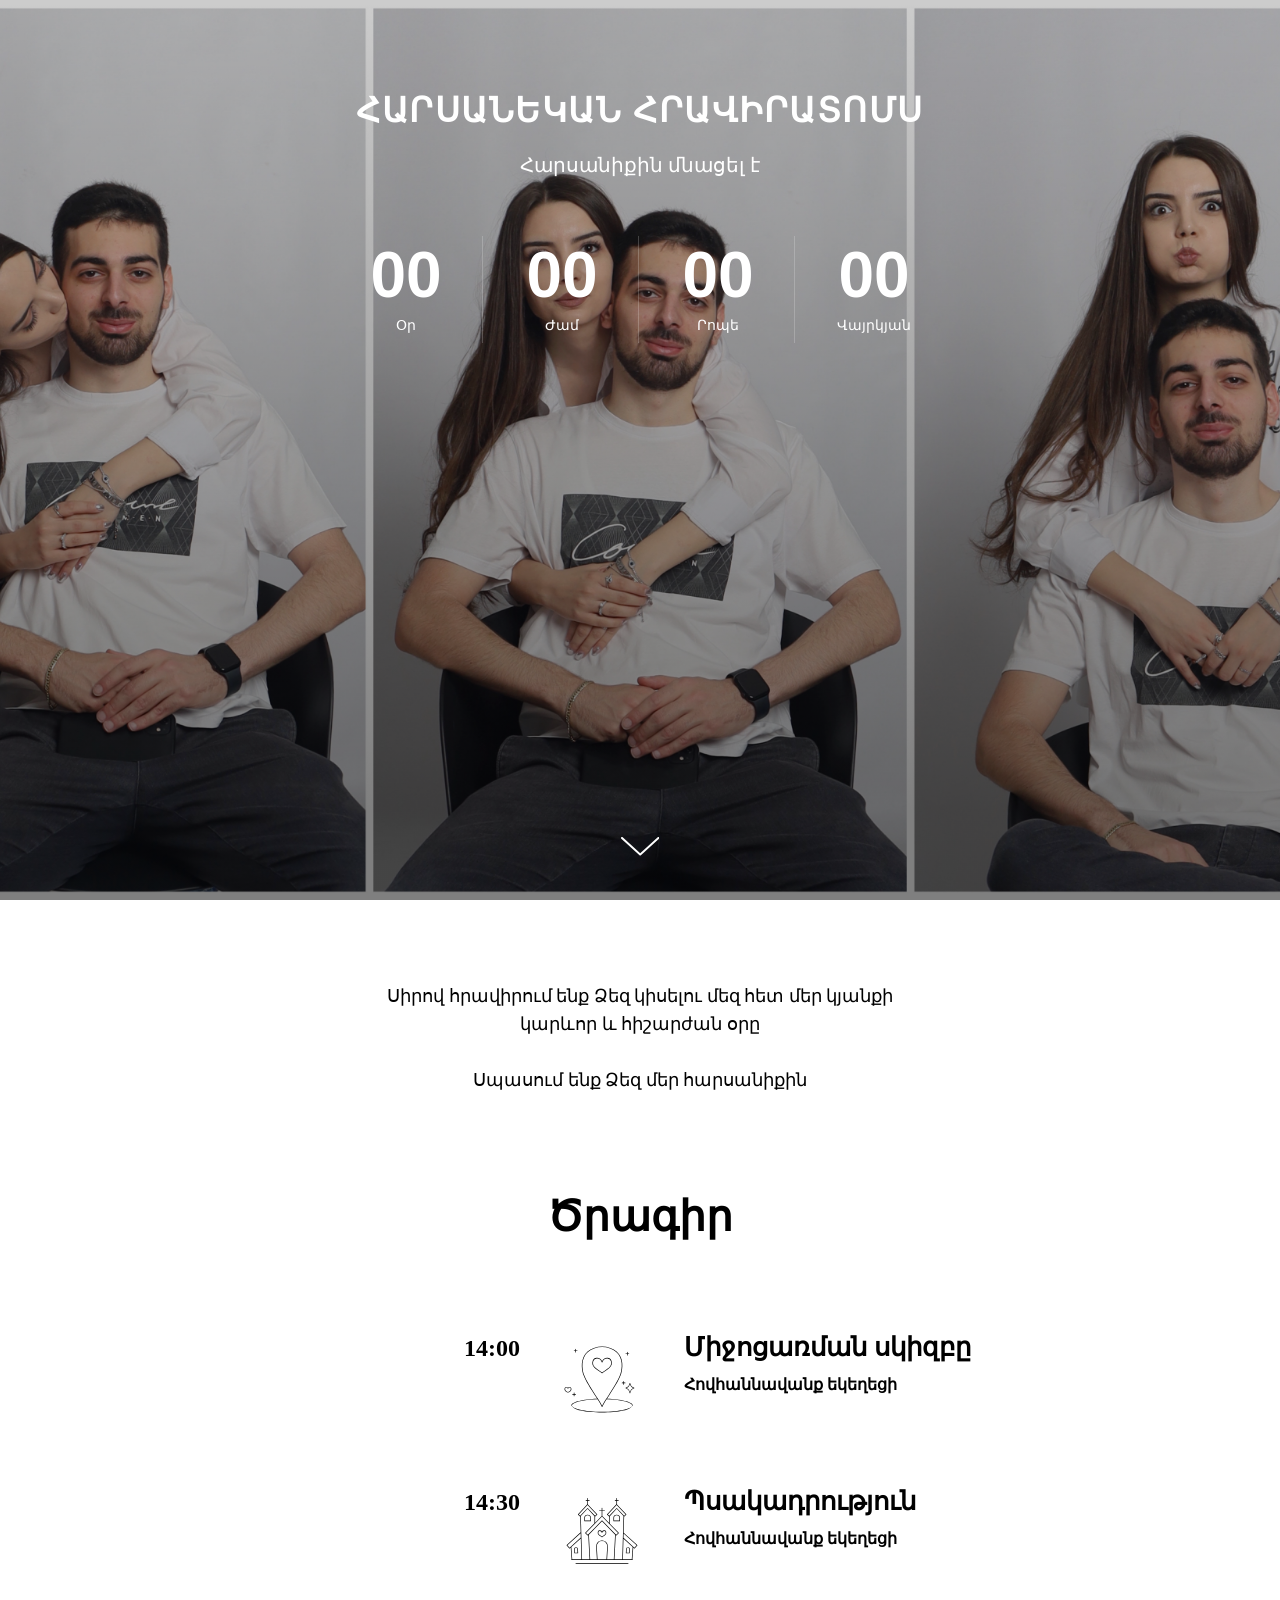
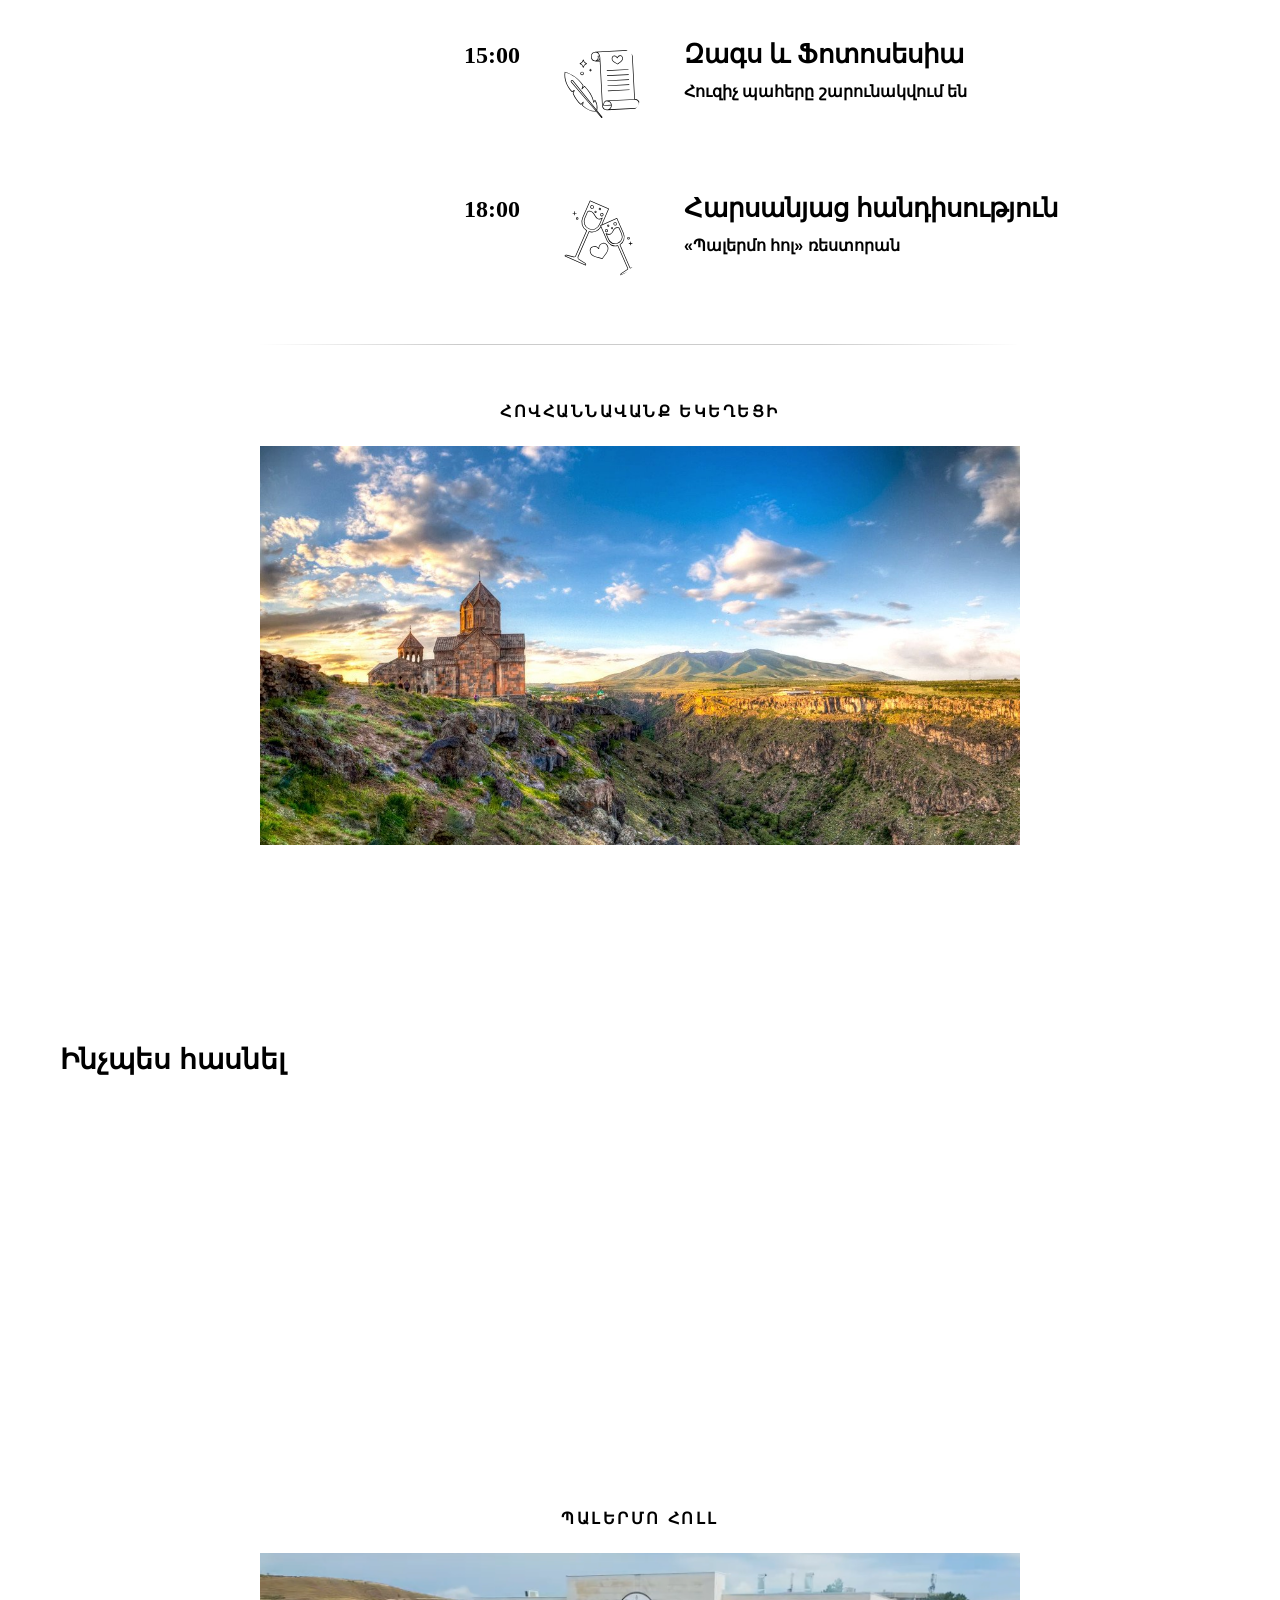
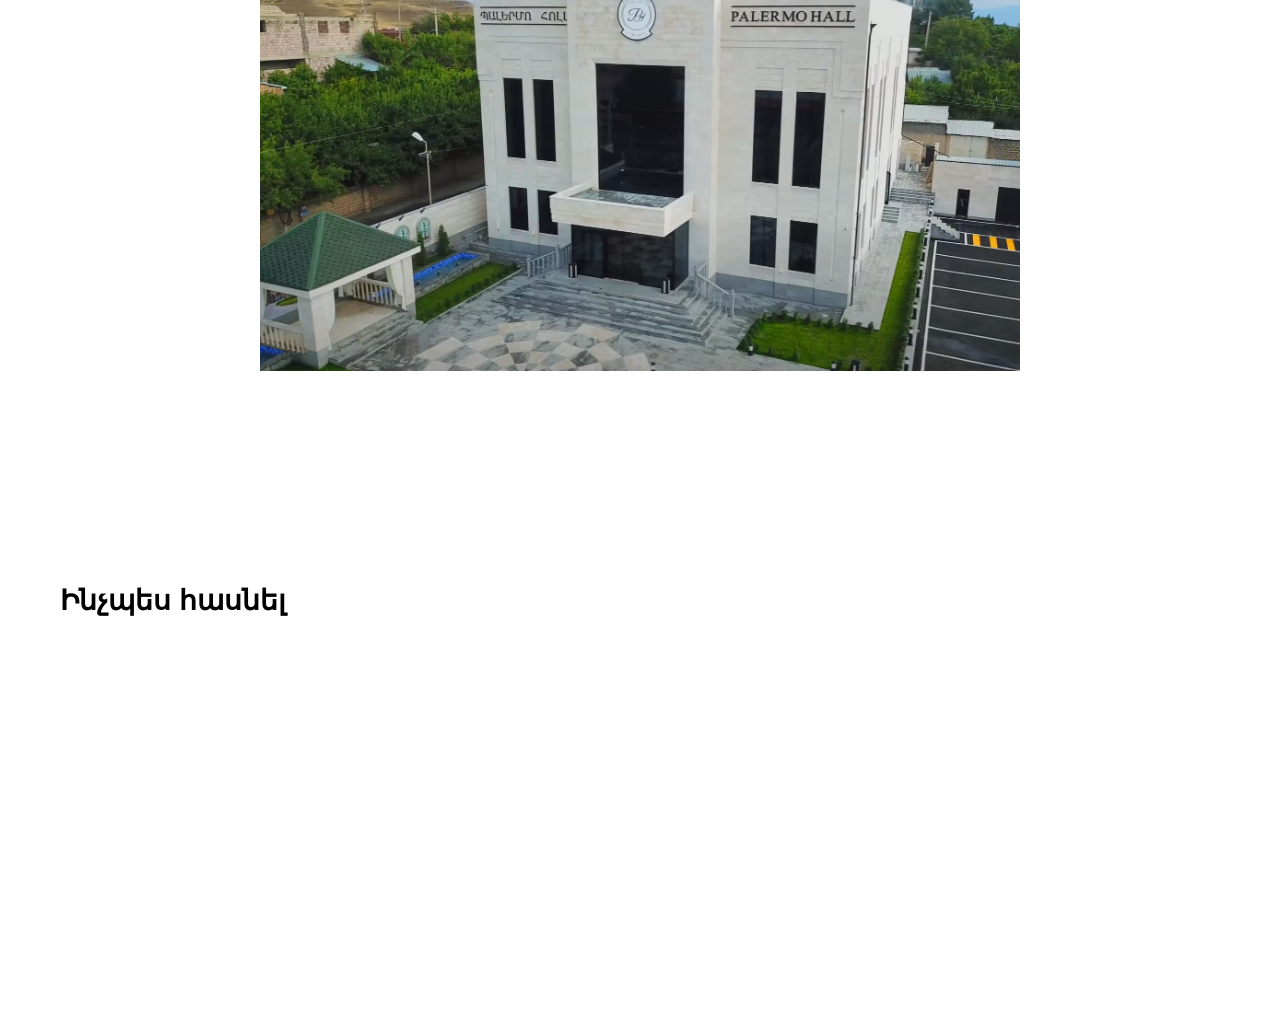
==== index.html @ ce8cbfa9 "moved to center" ====
<!DOCTYPE html>
<html>
<head>
    <meta http-equiv="Content-Type" content="text/html; charset=UTF-8">
    <link href="./sargis-qrist-wedding_files/saved_resource" rel="stylesheet" type="text/css" media="all">
    <link href="./sargis-qrist-wedding_files/saved_resource" rel="stylesheet" type="text/css" media="all">
    <link href="./sargis-qrist-wedding_files/saved_resource(1)" rel="stylesheet" type="text/css" media="all">
    <meta name="viewport" content="width=device-width, initial-scale=1.0"> <!--metatextblock--><title>Հարսանյաց կամ
    նշանադրության վեբ հրավիրատոմս · Կոդ H151</title>
    <meta name="description" content="Սիրով հրավիրում ենք Ձեզ մեր հարսանիքին։ Հրավիրատոմսը՝ այս հղումով">
    <meta property="og:title" content="Սարգիս և Քրիստինե">
    <meta property="og:description" content="Սիրով հրավիրում ենք Ձեզ մեր հարսանիքին։ Հրավիրատոմսը՝ այս հղումով">
    <meta property="og:type" content="website">
    <meta property="og:image" content="images/main-image.JPEG">
    <meta name="format-detection" content="telephone=no">
    <meta http-equiv="x-dns-prefetch-control" content="on">
    <script type="text/javascript" async="" id="tildastatscript"
            src="./sargis-qrist-wedding_files/tilda-stat-1.0.min.js.download"></script>
    <script async="" src="./sargis-qrist-wedding_files/js"></script>
    <script src="./sargis-qrist-wedding_files/tilda-fallback-1.0.min.js.download" async="" charset="utf-8"></script>
    <link rel="stylesheet" href="./sargis-qrist-wedding_files/tilda-grid-3.0.min.css" type="text/css" media="all"
          onerror="this.loaderr=&#39;y&#39;;">
    <link rel="stylesheet" href="./sargis-qrist-wedding_files/tilda-blocks-page36012387.min.css" type="text/css"
          media="all" onerror="this.loaderr=&#39;y&#39;;">
    <link rel="preconnect" href="https://fonts.gstatic.com/">
    <link href="./sargis-qrist-wedding_files/css2" rel="stylesheet">
    <link rel="stylesheet" href="./sargis-qrist-wedding_files/tilda-animation-2.0.min.css" type="text/css" media="all"
          onerror="this.loaderr=&#39;y&#39;;">
    <link rel="stylesheet" href="./sargis-qrist-wedding_files/tilda-cover-1.0.min.css" type="text/css" media="all"
          onerror="this.loaderr=&#39;y&#39;;">
    <link rel="stylesheet" href="./sargis-qrist-wedding_files/tilda-slds-1.4.min.css" type="text/css" media="all"
          onload="this.media=&#39;all&#39;;" onerror="this.loaderr=&#39;y&#39;;">
    <link rel="stylesheet" href="./sargis-qrist-wedding_files/tilda-forms-1.0.min.css" type="text/css" media="all"
          onerror="this.loaderr=&#39;y&#39;;">
    <link rel="stylesheet" href="./sargis-qrist-wedding_files/highlight.min.css" type="text/css" media="all"
          onerror="this.loaderr=&#39;y&#39;;">
    <link rel="stylesheet" href="./sargis-qrist-wedding_files/tilda-popup-1.1.min.css" type="text/css" media="all"
          onload="this.media=&#39;all&#39;;" onerror="this.loaderr=&#39;y&#39;;">
    <link rel="stylesheet" href="./sargis-qrist-wedding_files/tilda-wishlist-1.0.min.css" type="text/css" media="all"
          onerror="this.loaderr=&#39;y&#39;;">
    <link rel="stylesheet" href="./sargis-qrist-wedding_files/tilda-cart-1.0.min.css" type="text/css" media="all"
          onerror="this.loaderr=&#39;y&#39;;">
    <script type="text/javascript">TildaFonts = ["427", "429", "431", "433", "435"];
    window.tildafontsswap = 'y'; </script>
    <script type="text/javascript" src="./sargis-qrist-wedding_files/tilda-fonts.min.js.download" charset="utf-8"
            onerror="this.loaderr=&#39;y&#39;;"></script>
    <script nomodule="" src="./sargis-qrist-wedding_files/tilda-polyfill-1.0.min.js.download" charset="utf-8"></script>
    <script type="text/javascript">function t_onReady(func) {
      if (document.readyState != 'loading') {
        func();
      } else {
        document.addEventListener('DOMContentLoaded', func);
      }
    }

    function t_onFuncLoad(funcName, okFunc, time) {
      if (typeof window[funcName] === 'function') {
        okFunc();
      } else {
        setTimeout(function () {
          t_onFuncLoad(funcName, okFunc, time);
        }, (time || 100));
      }
    }

    function t_throttle(fn, threshhold, scope) {
      return function () {
        fn.apply(scope || this, arguments);
      };
    }

    function t396_initialScale(t) {
      t = document.getElementById("rec" + t);
      if (t) {
        t = t.querySelector(".t396__artboard");
        if (t) {
          var e, r = document.documentElement.clientWidth, a = [];
          if (l = t.getAttribute("data-artboard-screens")) for (var l = l.split(","), i = 0; i < l.length; i++) a[i] = parseInt(l[i], 10); else a = [320, 480, 640, 960, 1200];
          for (i = 0; i < a.length; i++) {
            var o = a[i];
            o <= r && (e = o)
          }
          var n = "edit" === window.allrecords.getAttribute("data-tilda-mode"),
            d = "center" === t396_getFieldValue(t, "valign", e, a),
            u = "grid" === t396_getFieldValue(t, "upscale", e, a), c = t396_getFieldValue(t, "height_vh", e, a),
            g = t396_getFieldValue(t, "height", e, a),
            s = !!window.opr && !!window.opr.addons || !!window.opera || -1 !== navigator.userAgent.indexOf(" OPR/");
          if (!n && d && !u && !c && g && !s) {
            for (var _ = parseFloat((r / e).toFixed(3)), f = [t, t.querySelector(".t396__carrier"), t.querySelector(".t396__filter")], i = 0; i < f.length; i++) f[i].style.height = Math.floor(parseInt(g, 10) * _) + "px";
            t396_scaleInitial__getElementsToScale(t).forEach(function (t) {
              t.style.zoom = _
            })
          }
        }
      }
    }

    function t396_scaleInitial__getElementsToScale(t) {
      t = Array.prototype.slice.call(t.querySelectorAll(".t396__elem"));
      if (!t.length) return [];
      var e = [];
      return (t = t.filter(function (t) {
        t = t.closest('.t396__group[data-group-type-value="physical"]');
        return !t || (-1 === e.indexOf(t) && e.push(t), !1)
      })).concat(e)
    }

    function t396_getFieldValue(t, e, r, a) {
      var l = a[a.length - 1],
        i = r === l ? t.getAttribute("data-artboard-" + e) : t.getAttribute("data-artboard-" + e + "-res-" + r);
      if (!i) for (var o = 0; o < a.length; o++) {
        var n = a[o];
        if (!(n <= r) && (i = n === l ? t.getAttribute("data-artboard-" + e) : t.getAttribute("data-artboard-" + e + "-res-" + n))) break
      }
      return i
    }</script>
    <script src="./sargis-qrist-wedding_files/jquery-1.10.2.min.js.download" charset="utf-8"
            onerror="this.loaderr=&#39;y&#39;;"></script>
    <script src="./sargis-qrist-wedding_files/tilda-scripts-3.0.min.js.download" charset="utf-8" defer=""
            onerror="this.loaderr=&#39;y&#39;;"></script>
    <script src="./sargis-qrist-wedding_files/tilda-blocks-page36012387.min.js.download" charset="utf-8" async=""
            onerror="this.loaderr=&#39;y&#39;;"></script>
    <script src="./sargis-qrist-wedding_files/tilda-lazyload-1.0.min.js.download" charset="utf-8" async=""
            onerror="this.loaderr=&#39;y&#39;;"></script>
    <script src="./sargis-qrist-wedding_files/tilda-animation-2.0.min.js.download" charset="utf-8" async=""
            onerror="this.loaderr=&#39;y&#39;;"></script>
    <script src="./sargis-qrist-wedding_files/tilda-forms-1.0.min.js.download" charset="utf-8" async=""
            onerror="this.loaderr=&#39;y&#39;;"></script>
    <script src="./sargis-qrist-wedding_files/tilda-cover-1.0.min.js.download" charset="utf-8" async=""
            onerror="this.loaderr=&#39;y&#39;;"></script>
    <script src="./sargis-qrist-wedding_files/tilda-zero-1.1.min.js.download" charset="utf-8" async=""
            onerror="this.loaderr=&#39;y&#39;;"></script>
    <script src="./sargis-qrist-wedding_files/tilda-slds-1.4.min.js.download" charset="utf-8" async=""
            onerror="this.loaderr=&#39;y&#39;;"></script>
    <script src="./sargis-qrist-wedding_files/hammer.min.js.download" charset="utf-8" async=""
            onerror="this.loaderr=&#39;y&#39;;"></script>
    <script src="./sargis-qrist-wedding_files/tilda-map-1.0.min.js.download" charset="utf-8" async=""
            onerror="this.loaderr=&#39;y&#39;;"></script>
    <script src="./sargis-qrist-wedding_files/highlight.min.js.download" charset="utf-8"
            onerror="this.loaderr=&#39;y&#39;;"></script>
    <script src="./sargis-qrist-wedding_files/tilda-popup-1.0.min.js.download" charset="utf-8" async=""
            onerror="this.loaderr=&#39;y&#39;;"></script>
    <script src="./sargis-qrist-wedding_files/tilda-wishlist-1.0.min.js.download" charset="utf-8" async=""
            onerror="this.loaderr=&#39;y&#39;;"></script>
    <script src="./sargis-qrist-wedding_files/tilda-cart-1.0.min.js.download" charset="utf-8" async=""
            onerror="this.loaderr=&#39;y&#39;;"></script>
    <script src="./sargis-qrist-wedding_files/tilda-animation-sbs-1.0.min.js.download" charset="utf-8" async=""
            onerror="this.loaderr=&#39;y&#39;;"></script>
    <script src="./sargis-qrist-wedding_files/tilda-zero-scale-1.0.min.js.download" charset="utf-8" async=""
            onerror="this.loaderr=&#39;y&#39;;"></script>
    <script src="./sargis-qrist-wedding_files/tilda-events-1.0.min.js.download" charset="utf-8" async=""
            onerror="this.loaderr=&#39;y&#39;;"></script>
    <meta name="mailru-domain" content="ViogfuAeUbPPE0T1">
    <script type="text/javascript">window.dataLayer = window.dataLayer || [];</script><!-- Google Tag Manager -->

    <script type="text/javascript">(function () {
      if ((/bot|google|yandex|baidu|bing|msn|duckduckbot|teoma|slurp|crawler|spider|robot|crawling|facebook/i.test(navigator.userAgent)) === false && typeof (sessionStorage) != 'undefined' && sessionStorage.getItem('visited') !== 'y' && document.visibilityState) {
        var style = document.createElement('style');
        style.type = 'text/css';
        style.innerHTML = '@media screen and (min-width: 980px) {.t-records {opacity: 0;}.t-records_animated {-webkit-transition: opacity ease-in-out .2s;-moz-transition: opacity ease-in-out .2s;-o-transition: opacity ease-in-out .2s;transition: opacity ease-in-out .2s;}.t-records.t-records_visible {opacity: 1;}}';
        document.getElementsByTagName('head')[0].appendChild(style);

        function t_setvisRecs() {
          var alr = document.querySelectorAll('.t-records');
          Array.prototype.forEach.call(alr, function (el) {
            el.classList.add("t-records_animated");
          });
          setTimeout(function () {
            Array.prototype.forEach.call(alr, function (el) {
              el.classList.add("t-records_visible");
            });
            sessionStorage.setItem("visited", "y");
          }, 400);
        }

        document.addEventListener('DOMContentLoaded', t_setvisRecs);
      }
    })();</script>
    <style type="text/css">@media screen and (min-width: 980px) {
        .t-records {
            opacity: 0;
        }

        .t-records_animated {
            -webkit-transition: opacity ease-in-out .2s;
            -moz-transition: opacity ease-in-out .2s;
            -o-transition: opacity ease-in-out .2s;
            transition: opacity ease-in-out .2s;
        }

        .t-records.t-records_visible {
            opacity: 1;
        }
    }</style>
    <style>.t396 .t-animate[data-animate-style="fadein"], .t396 .t-animate[data-animate-style="fadeinup"], .t396 .t-animate[data-animate-style="fadeindown"], .t396 .t-animate[data-animate-style="fadeinleft"], .t396 .t-animate[data-animate-style="fadeinright"], .t396 .t-animate[data-animate-style="zoomin"], .t396 .t-animate[data-animate-style="zoomout"] {
        opacity: 0;
        -webkit-transition-property: opacity, transform;
        transition-property: opacity, transform;
        -webkit-transition-duration: 1s;
        transition-duration: 1s;
        -webkit-transition-timing-function: cubic-bezier(0.19, 1, 0.22, 1);
        transition-timing-function: cubic-bezier(0.19, 1, 0.22, 1);
        -webkit-backface-visibility: hidden;
        backface-visibility: hidden;
    }

    @media screen and (min-width: 960px) and (max-width: 1199px) {
        .t396 .t-animate[data-animate-style-res-960="fadein"], .t396 .t-animate[data-animate-style-res-960="fadeinup"], .t396 .t-animate[data-animate-style-res-960="fadeindown"], .t396 .t-animate[data-animate-style-res-960="fadeinleft"], .t396 .t-animate[data-animate-style-res-960="fadeinright"], .t396 .t-animate[data-animate-style-res-960="zoomin"], .t396 .t-animate[data-animate-style-res-960="zoomout"] {
            opacity: 0;
            -webkit-transition-property: opacity, transform;
            transition-property: opacity, transform;
            -webkit-transition-duration: 1s;
            transition-duration: 1s;
            -webkit-transition-timing-function: cubic-bezier(0.19, 1, 0.22, 1);
            transition-timing-function: cubic-bezier(0.19, 1, 0.22, 1);
            -webkit-backface-visibility: hidden;
            backface-visibility: hidden;
        }
    }

    @media screen and (min-width: 640px) and (max-width: 959px) {
        .t396 .t-animate[data-animate-style-res-640="fadein"], .t396 .t-animate[data-animate-style-res-640="fadeinup"], .t396 .t-animate[data-animate-style-res-640="fadeindown"], .t396 .t-animate[data-animate-style-res-640="fadeinleft"], .t396 .t-animate[data-animate-style-res-640="fadeinright"], .t396 .t-animate[data-animate-style-res-640="zoomin"], .t396 .t-animate[data-animate-style-res-640="zoomout"] {
            opacity: 0;
            -webkit-transition-property: opacity, transform;
            transition-property: opacity, transform;
            -webkit-transition-duration: 1s;
            transition-duration: 1s;
            -webkit-transition-timing-function: cubic-bezier(0.19, 1, 0.22, 1);
            transition-timing-function: cubic-bezier(0.19, 1, 0.22, 1);
            -webkit-backface-visibility: hidden;
            backface-visibility: hidden;
        }
    }

    @media screen and (min-width: 480px) and (max-width: 639px) {
        .t396 .t-animate[data-animate-style-res-480="fadein"], .t396 .t-animate[data-animate-style-res-480="fadeinup"], .t396 .t-animate[data-animate-style-res-480="fadeindown"], .t396 .t-animate[data-animate-style-res-480="fadeinleft"], .t396 .t-animate[data-animate-style-res-480="fadeinright"], .t396 .t-animate[data-animate-style-res-480="zoomin"], .t396 .t-animate[data-animate-style-res-480="zoomout"] {
            opacity: 0;
            -webkit-transition-property: opacity, transform;
            transition-property: opacity, transform;
            -webkit-transition-duration: 1s;
            transition-duration: 1s;
            -webkit-transition-timing-function: cubic-bezier(0.19, 1, 0.22, 1);
            transition-timing-function: cubic-bezier(0.19, 1, 0.22, 1);
            -webkit-backface-visibility: hidden;
            backface-visibility: hidden;
        }
    }

    @media screen and (max-width: 479px) {
        .t396 .t-animate[data-animate-style-res-320="fadein"], .t396 .t-animate[data-animate-style-res-320="fadeinup"], .t396 .t-animate[data-animate-style-res-320="fadeindown"], .t396 .t-animate[data-animate-style-res-320="fadeinleft"], .t396 .t-animate[data-animate-style-res-320="fadeinright"], .t396 .t-animate[data-animate-style-res-320="zoomin"], .t396 .t-animate[data-animate-style-res-320="zoomout"] {
            opacity: 0;
            -webkit-transition-property: opacity, transform;
            transition-property: opacity, transform;
            -webkit-transition-duration: 1s;
            transition-duration: 1s;
            -webkit-transition-timing-function: cubic-bezier(0.19, 1, 0.22, 1);
            transition-timing-function: cubic-bezier(0.19, 1, 0.22, 1);
            -webkit-backface-visibility: hidden;
            backface-visibility: hidden;
        }
    }

    .t396 .t-title.t-animate {
        -webkit-transition-duration: 1.2s;
        transition-duration: 1.2s;
    }

    .t396 .t-descr.t-animate, .t396 .t-uptitle.t-animate, .t396 .t-subtitle.t-animate, .t396 .t-text.t-animate {
        -webkit-transition-duration: 0.7s;
        transition-duration: 0.7s;
    }

    .t396 .t-item.t-animate {
        -webkit-transition-duration: 0.5s;
        transition-duration: 0.5s;
    }

    .t396 .t-animate[data-animate-style="fadein"] {
        opacity: 0;
        transform: none;
    }

    @media screen and (min-width: 960px) and (max-width: 1199px) {
        #allrecords .t396 .t-animate[data-animate-style-res-960="fadein"] {
            opacity: 0;
            transform: none;
        }
    }

    @media screen and (min-width: 640px) and (max-width: 959px) {
        #allrecords .t396 .t-animate[data-animate-style-res-640="fadein"] {
            opacity: 0;
            transform: none;
        }
    }

    @media screen and (min-width: 480px) and (max-width: 639px) {
        #allrecords .t396 .t-animate[data-animate-style-res-480="fadein"] {
            opacity: 0;
            transform: none;
        }
    }

    @media screen and (max-width: 479px) {
        #allrecords .t396 .t-animate[data-animate-style-res-320="fadein"] {
            opacity: 0;
            transform: none;
        }
    }

    .t396 .t-animate_started[data-animate-style="fadein"] {
        opacity: 1;
    }

    @media screen and (min-width: 960px) and (max-width: 1199px) {
        #allrecords .t396 .t-animate_started[data-animate-style-res-960="fadein"] {
            opacity: 1;
        }
    }

    @media screen and (min-width: 640px) and (max-width: 959px) {
        #allrecords .t396 .t-animate_started[data-animate-style-res-640="fadein"] {
            opacity: 1;
        }
    }

    @media screen and (min-width: 480px) and (max-width: 639px) {
        #allrecords .t396 .t-animate_started[data-animate-style-res-480="fadein"] {
            opacity: 1;
        }
    }

    @media screen and (max-width: 479px) {
        #allrecords .t396 .t-animate_started[data-animate-style-res-320="fadein"] {
            opacity: 1;
        }
    }

    .t396 .t-animate[data-animate-style="fadeinup"] {
        -webkit-transform: translate(0, 100px);
        transform: translate(0, 100px);
    }

    @media screen and (min-width: 960px) and (max-width: 1199px) {
        #allrecords .t396 .t-animate[data-animate-style-res-960="fadeinup"] {
            -webkit-transform: translate(0, 100px);
            transform: translate(0, 100px);
        }
    }

    @media screen and (min-width: 640px) and (max-width: 959px) {
        #allrecords .t396 .t-animate[data-animate-style-res-640="fadeinup"] {
            -webkit-transform: translate(0, 100px);
            transform: translate(0, 100px);
        }
    }

    @media screen and (min-width: 480px) and (max-width: 639px) {
        #allrecords .t396 .t-animate[data-animate-style-res-480="fadeinup"] {
            -webkit-transform: translate(0, 100px);
            transform: translate(0, 100px);
        }
    }

    @media screen and (max-width: 479px) {
        #allrecords .t396 .t-animate[data-animate-style-res-320="fadeinup"] {
            -webkit-transform: translate(0, 100px);
            transform: translate(0, 100px);
        }
    }

    .t396 .t-animate_started[data-animate-style="fadeinup"] {
        opacity: 1;
        -webkit-transform: none;
        transform: none;
    }

    @media screen and (min-width: 960px) and (max-width: 1199px) {
        #allrecords .t396 .t-animate_started[data-animate-style-res-960="fadeinup"] {
            opacity: 1;
            -webkit-transform: none;
            transform: none;
        }
    }

    @media screen and (min-width: 640px) and (max-width: 959px) {
        #allrecords .t396 .t-animate_started[data-animate-style-res-640="fadeinup"] {
            opacity: 1;
            -webkit-transform: none;
            transform: none;
        }
    }

    @media screen and (min-width: 480px) and (max-width: 639px) {
        #allrecords .t396 .t-animate_started[data-animate-style-res-480="fadeinup"] {
            opacity: 1;
            -webkit-transform: none;
            transform: none;
        }
    }

    @media screen and (max-width: 479px) {
        #allrecords .t396 .t-animate_started[data-animate-style-res-320="fadeinup"] {
            opacity: 1;
            -webkit-transform: none;
            transform: none;
        }
    }

    .t396 .t-animate[data-animate-style="fadeindown"] {
        -webkit-transform: translate(0, -100px);
        transform: translate(0, -100px);
    }

    @media screen and (min-width: 960px) and (max-width: 1199px) {
        #allrecords .t396 .t-animate[data-animate-style-res-960="fadeindown"] {
            -webkit-transform: translate(0, -100px);
            transform: translate(0, -100px);
        }
    }

    @media screen and (min-width: 640px) and (max-width: 959px) {
        #allrecords .t396 .t-animate[data-animate-style-res-640="fadeindown"] {
            -webkit-transform: translate(0, -100px);
            transform: translate(0, -100px);
        }
    }

    @media screen and (min-width: 480px) and (max-width: 639px) {
        #allrecords .t396 .t-animate[data-animate-style-res-480="fadeindown"] {
            -webkit-transform: translate(0, -100px);
            transform: translate(0, -100px);
        }
    }

    @media screen and (max-width: 479px) {
        #allrecords .t396 .t-animate[data-animate-style-res-320="fadeindown"] {
            -webkit-transform: translate(0, -100px);
            transform: translate(0, -100px);
        }
    }

    .t396 .t-animate_started[data-animate-style="fadeindown"] {
        opacity: 1;
        -webkit-transform: none;
        transform: none;
    }

    @media screen and (min-width: 960px) and (max-width: 1199px) {
        #allrecords .t396 .t-animate_started[data-animate-style-res-960="fadeindown"] {
            opacity: 1;
            -webkit-transform: none;
            transform: none;
        }
    }

    @media screen and (min-width: 640px) and (max-width: 959px) {
        #allrecords .t396 .t-animate_started[data-animate-style-res-640="fadeindown"] {
            opacity: 1;
            -webkit-transform: none;
            transform: none;
        }
    }

    @media screen and (min-width: 480px) and (max-width: 639px) {
        #allrecords .t396 .t-animate_started[data-animate-style-res-480="fadeindown"] {
            opacity: 1;
            -webkit-transform: none;
            transform: none;
        }
    }

    @media screen and (max-width: 479px) {
        #allrecords .t396 .t-animate_started[data-animate-style-res-320="fadeindown"] {
            opacity: 1;
            -webkit-transform: none;
            transform: none;
        }
    }

    .t396 .t-animate[data-animate-style="fadeinleft"] {
        -webkit-transform: translate(100px, 0);
        transform: translate(100px, 0);
    }

    @media screen and (min-width: 960px) and (max-width: 1199px) {
        #allrecords .t396 .t-animate[data-animate-style-res-960="fadeinleft"] {
            -webkit-transform: translate(100px, 0);
            transform: translate(100px, 0);
        }
    }

    @media screen and (min-width: 640px) and (max-width: 959px) {
        #allrecords .t396 .t-animate[data-animate-style-res-640="fadeinleft"] {
            -webkit-transform: translate(100px, 0);
            transform: translate(100px, 0);
        }
    }

    @media screen and (min-width: 480px) and (max-width: 639px) {
        #allrecords .t396 .t-animate[data-animate-style-res-480="fadeinleft"] {
            -webkit-transform: translate(100px, 0);
            transform: translate(100px, 0);
        }
    }

    @media screen and (max-width: 479px) {
        #allrecords .t396 .t-animate[data-animate-style-res-320="fadeinleft"] {
            -webkit-transform: translate(100px, 0);
            transform: translate(100px, 0);
        }
    }

    .t396 .t-animate_started[data-animate-style="fadeinleft"] {
        opacity: 1;
        -webkit-transform: none;
        transform: none;
    }

    @media screen and (min-width: 960px) and (max-width: 1199px) {
        #allrecords .t396 .t-animate_started[data-animate-style-res-960="fadeinleft"] {
            opacity: 1;
            -webkit-transform: none;
            transform: none;
        }
    }

    @media screen and (min-width: 640px) and (max-width: 959px) {
        #allrecords .t396 .t-animate_started[data-animate-style-res-640="fadeinleft"] {
            opacity: 1;
            -webkit-transform: none;
            transform: none;
        }
    }

    @media screen and (min-width: 480px) and (max-width: 639px) {
        #allrecords .t396 .t-animate_started[data-animate-style-res-480="fadeinleft"] {
            opacity: 1;
            -webkit-transform: none;
            transform: none;
        }
    }

    @media screen and (max-width: 479px) {
        #allrecords .t396 .t-animate_started[data-animate-style-res-320="fadeinleft"] {
            opacity: 1;
            -webkit-transform: none;
            transform: none;
        }
    }

    .t396 .t-animate[data-animate-style="fadeinright"] {
        -webkit-transform: translate(-100px, 0);
        transform: translate(-100px, 0);
    }

    @media screen and (min-width: 960px) and (max-width: 1199px) {
        #allrecords .t396 .t-animate[data-animate-style-res-960="fadeinright"] {
            -webkit-transform: translate(-100px, 0);
            transform: translate(-100px, 0);
        }
    }

    @media screen and (min-width: 640px) and (max-width: 959px) {
        #allrecords .t396 .t-animate[data-animate-style-res-640="fadeinright"] {
            -webkit-transform: translate(-100px, 0);
            transform: translate(-100px, 0);
        }
    }

    @media screen and (min-width: 480px) and (max-width: 639px) {
        #allrecords .t396 .t-animate[data-animate-style-res-480="fadeinright"] {
            -webkit-transform: translate(-100px, 0);
            transform: translate(-100px, 0);
        }
    }

    @media screen and (max-width: 479px) {
        #allrecords .t396 .t-animate[data-animate-style-res-320="fadeinright"] {
            -webkit-transform: translate(-100px, 0);
            transform: translate(-100px, 0);
        }
    }

    .t396 .t-animate_started[data-animate-style="fadeinright"] {
        opacity: 1;
        -webkit-transform: none;
        transform: none;
    }

    @media screen and (min-width: 960px) and (max-width: 1199px) {
        #allrecords .t396 .t-animate_started[data-animate-style-res-960="fadeinright"] {
            opacity: 1;
            -webkit-transform: none;
            transform: none;
        }
    }

    @media screen and (min-width: 640px) and (max-width: 959px) {
        #allrecords .t396 .t-animate_started[data-animate-style-res-640="fadeinright"] {
            opacity: 1;
            -webkit-transform: none;
            transform: none;
        }
    }

    @media screen and (min-width: 480px) and (max-width: 639px) {
        #allrecords .t396 .t-animate_started[data-animate-style-res-480="fadeinright"] {
            opacity: 1;
            -webkit-transform: none;
            transform: none;
        }
    }

    @media screen and (max-width: 479px) {
        #allrecords .t396 .t-animate_started[data-animate-style-res-320="fadeinright"] {
            opacity: 1;
            -webkit-transform: none;
            transform: none;
        }
    }

    .t396 .t-animate[data-animate-style="zoomin"] {
        -webkit-transform: scale(0.9);
        transform: scale(0.9);
    }

    @media screen and (min-width: 960px) and (max-width: 1199px) {
        #allrecords .t396 .t-animate[data-animate-style-res-960="zoomin"] {
            -webkit-transform: scale(0.9);
            transform: scale(0.9);
        }
    }

    @media screen and (min-width: 640px) and (max-width: 959px) {
        #allrecords .t396 .t-animate[data-animate-style-res-640="zoomin"] {
            -webkit-transform: scale(0.9);
            transform: scale(0.9);
        }
    }

    @media screen and (min-width: 480px) and (max-width: 639px) {
        #allrecords .t396 .t-animate[data-animate-style-res-480="zoomin"] {
            -webkit-transform: scale(0.9);
            transform: scale(0.9);
        }
    }

    @media screen and (max-width: 479px) {
        #allrecords .t396 .t-animate[data-animate-style-res-320="zoomin"] {
            -webkit-transform: scale(0.9);
            transform: scale(0.9);
        }
    }

    .t396 .t-animate_started[data-animate-style="zoomin"] {
        opacity: 1;
        -webkit-transform: scale(1);
        transform: scale(1);
    }

    @media screen and (min-width: 960px) and (max-width: 1199px) {
        #allrecords .t396 .t-animate_started[data-animate-style-res-960="zoomin"] {
            opacity: 1;
            -webkit-transform: scale(1);
            transform: scale(1);
        }
    }

    @media screen and (min-width: 640px) and (max-width: 959px) {
        #allrecords .t396 .t-animate_started[data-animate-style-res-640="zoomin"] {
            opacity: 1;
            -webkit-transform: scale(1);
            transform: scale(1);
        }
    }

    @media screen and (min-width: 480px) and (max-width: 639px) {
        #allrecords .t396 .t-animate_started[data-animate-style-res-480="zoomin"] {
            opacity: 1;
            -webkit-transform: scale(1);
            transform: scale(1);
        }
    }

    @media screen and (max-width: 479px) {
        #allrecords .t396 .t-animate_started[data-animate-style-res-320="zoomin"] {
            opacity: 1;
            -webkit-transform: scale(1);
            transform: scale(1);
        }
    }

    .t396 .t-animate[data-animate-style="zoomout"] {
        -webkit-transform: scale(1.2);
        transform: scale(1.2);
    }

    @media screen and (min-width: 960px) and (max-width: 1199px) {
        #allrecords .t396 .t-animate[data-animate-style-res-960="zoomout"] {
            -webkit-transform: scale(1.2);
            transform: scale(1.2);
        }
    }

    @media screen and (min-width: 640px) and (max-width: 959px) {
        #allrecords .t396 .t-animate[data-animate-style-res-640="zoomout"] {
            -webkit-transform: scale(1.2);
            transform: scale(1.2);
        }
    }

    @media screen and (min-width: 480px) and (max-width: 639px) {
        #allrecords .t396 .t-animate[data-animate-style-res-480="zoomout"] {
            -webkit-transform: scale(1.2);
            transform: scale(1.2);
        }
    }

    @media screen and (max-width: 479px) {
        #allrecords .t396 .t-animate[data-animate-style-res-320="zoomout"] {
            -webkit-transform: scale(1.2);
            transform: scale(1.2);
        }
    }

    .t396 .t-animate_started[data-animate-style="zoomout"] {
        opacity: 1;
        -webkit-transform: scale(1);
        transform: scale(1);
    }

    @media screen and (min-width: 960px) and (max-width: 1199px) {
        #allrecords .t396 .t-animate_started[data-animate-style-res-960="zoomout"] {
            opacity: 1;
            -webkit-transform: scale(1);
            transform: scale(1);
        }
    }

    @media screen and (min-width: 640px) and (max-width: 959px) {
        #allrecords .t396 .t-animate_started[data-animate-style-res-640="zoomout"] {
            opacity: 1;
            -webkit-transform: scale(1);
            transform: scale(1);
        }
    }

    @media screen and (min-width: 480px) and (max-width: 639px) {
        #allrecords .t396 .t-animate_started[data-animate-style-res-480="zoomout"] {
            opacity: 1;
            -webkit-transform: scale(1);
            transform: scale(1);
        }
    }

    @media screen and (max-width: 479px) {
        #allrecords .t396 .t-animate_started[data-animate-style-res-320="zoomout"] {
            opacity: 1;
            -webkit-transform: scale(1);
            transform: scale(1);
        }
    }

    .t396 .t-animate_started[data-animate-distance], .t396 .t-animate_started[data-animate-scale] {
        -webkit-transform: none !important;
        transform: none !important;
    }

    @media screen and (min-width: 960px) and (max-width: 1199px) {
        #allrecords .t396 .t-animate_started[data-animate-distance-res-960], #allrecords .t396 .t-animate_started[data-animate-style-res-960="zoomout"] {
            -webkit-transform: none !important;
            transform: none !important;
        }
    }

    @media screen and (min-width: 640px) and (max-width: 959px) {
        #allrecords .t396 .t-animate_started[data-animate-distance-res-640], #allrecords .t396 .t-animate_started[data-animate-style-res-640="zoomout"] {
            -webkit-transform: none !important;
            transform: none !important;
        }
    }

    @media screen and (min-width: 480px) and (max-width: 639px) {
        #allrecords .t396 .t-animate_started[data-animate-distance-res-480], #allrecords .t396 .t-animate_started[data-animate-style-res-480="zoomout"] {
            -webkit-transform: none !important;
            transform: none !important;
        }
    }

    @media screen and (max-width: 479px) {
        #allrecords .t396 .t-animate_started[data-animate-distance-res-320], #allrecords .t396 .t-animate_started[data-animate-style-res-320="zoomout"] {
            -webkit-transform: none !important;
            transform: none !important;
        }
    }</style>
    <script>function t_falladv__handleDomTimeOut() {
      if ("loading" == document.readyState && "object" == typeof window.performance && null !== document.head.querySelector('script[src^="https://static.tildacdn."]')) {
        var t = window.performance.getEntriesByType("resource"), e = "";
        if (t.forEach((function (t) {
          t.name.indexOf("https://static.tildacdn.") > -1 && t.startTime > 0 && (e = "ok")
        })), "ok" != e) {
          console.log("Force switching origin");
          var n = document.querySelectorAll("script,link,img");
          Array.prototype.forEach.call(n, (function (t) {
            t_falladv__reloadSRC(t)
          })), window.lazy_err_static = "y"
        }
      }
    }

    function t_falladv__reloadSRC(t) {
      var e = t.tagName, n = "", i = "";
      if (!("LINK" != e && "SCRIPT" != e && "IMG" != e || ("LINK" == e && (n = t.getAttribute("href")), "SCRIPT" != e && "IMG" != e || (n = t.getAttribute("src")), "string" != typeof n || "IMG" == e && -1 !== n.indexOf("/-/empty/")))) {
        if (0 === n.indexOf("https://static.tildacdn.info/")) i = n.replace("https://static.tildacdn.info/", "https://static3.tildacdn.info/"); else if (0 === n.indexOf("https://static.tildacdn.com/")) i = n.replace("https://static.tildacdn.com/", "https://static3.tildacdn.com/"); else if (0 === n.indexOf("https://ws.tildacdn.com/")) {
          var c = n.split("/");
          i = "/" + c[c.length - 1]
        }
        if (i.indexOf("/css/fonts-tildasans") > 0 && (i = i.replace(".css", ".s3.css")), "" != i) {
          if ("SCRIPT" == e) {
            if (null !== document.head.querySelector('script[src^="' + i + '"]')) return
          } else if ("LINK" == e && null !== document.head.querySelector('link[href^="' + i + '"]')) return;
          if ("LINK" == e) {
            var r = window.document.createElement("link");
            r.rel = "stylesheet", r.type = "text/css", r.href = i, r.media = "all", r.onload = function () {
              t.remove()
            }, document.head.appendChild(r)
          } else if ("SCRIPT" == e) {
            var o = window.document.createElement("script");
            o.async = !0, o.src = i, o.onload = function () {
              t.remove()
            }, document.head.appendChild(o)
          } else "IMG" == e && (t.src = i);
          "object" != typeof window.t_cdnerrors && (window.t_cdnerrors = []), window.t_cdnerrors.push({url: n}), console.log("(fallback) Try to reload: " + i)
        }
      }
    }</script>
    <style class="sbs-anim-keyframes">.t-sbs-anim_started #sbs-581847409-1504792630047 {
        animation: sbs-581847409-1504792630047 2.6s infinite linear;
        backface-visibility: hidden;
    }

    @keyframes sbs-581847409-1504792630047 {
        0% {
            transform: translateY(0px);
            animation-timing-function: ease-in;
        }
        50% {
            transform: translateY(15px);
            animation-timing-function: ease-in;
        }
        100% {
            transform: translateY(0px);
        }
    }

    .t-sbs-anim_started #sbs-581847422-1671571044117 {
        animation: sbs-581847422-1671571044117 1.3s linear forwards;
        backface-visibility: hidden;
    }

    @keyframes sbs-581847422-1671571044117 {
        0% {
            opacity: 0;
            transform: rotate(0deg) scale(1, 1);
            animation-timing-function: linear;
        }
        1% {
            opacity: 0;
            transform: rotate(30deg) scale(1.25, 1.25);
            animation-timing-function: linear;
        }
        70% {
            opacity: 0;
            transform: rotate(30deg) scale(1.25, 1.25);
            animation-timing-function: linear;
        }
        100% {
            opacity: 1;
            transform: rotate(0deg) scale(1, 1);
        }
    }

    </style>
    <style type="text/css" data-ymaps="css-modules">.ymaps-2-1-79-copyright {
        position: relative;
        z-index: 1;
        display: block;
        height: 20px;
        top: -25px;
        float: right;
        margin-right: 3px;
        margin-left: 10px
    }

    .ymaps-2-1-79-copyright_float_left {
        float: left
    }

    .ymaps-2-1-79-copyright_fog_yes {
        float: none
    }

    .ymaps-2-1-79-copyright__wrap {
        display: block;
        overflow: hidden
    }

    .ymaps-2-1-79-copyright__layout {
        position: relative;
        z-index: 1;
        top: 1px;
        display: table;
        float: right
    }

    .ymaps-2-1-79-copyright__content-cell, .ymaps-2-1-79-copyright__logo-cell {
        display: table-cell;
        vertical-align: top
    }

    .ymaps-2-1-79-copyright__logo-cell {
        padding-left: 4px
    }

    .ymaps-2-1-79-copyright__content-cell {
        height: 20px
    }

    .ymaps-2-1-79-copyright__content {
        display: inline-block;
        float: right;
        padding: 0 4px 1px;
        white-space: nowrap;
        border-radius: 3px;
        background-color: rgba(255, 255, 255, .75);
        font: 11px/14px Verdana, Arial, sans-serif
    }

    .ymaps-2-1-79-copyright_fog_yes .ymaps-2-1-79-copyright__content {
        background-color: transparent
    }

    .ymaps-2-1-79-copyright_fog_yes .ymaps-2-1-79-copyright__wrap {
        margin-left: 17px
    }

    .ymaps-2-1-79-copyright_fog_yes:after {
        position: absolute;
        z-index: -1;
        top: 1px;
        right: 50px;
        left: 17px;
        height: 15px;
        content: '';
        border-radius: 0 3px 3px 0;
        background-color: rgba(255, 255, 255, .75)
    }

    .ymaps-2-1-79-copyright_logo_no.ymaps-2-1-79-copyright_fog_yes:after {
        right: 0
    }

    .ymaps-2-1-79-copyright_logo_no .ymaps-2-1-79-copyright__logo-cell, .ymaps-2-1-79-copyright_providers_no .ymaps-2-1-79-copyright__text, .ymaps-2-1-79-copyright_ua_no .ymaps-2-1-79-copyright__agreement, .ymaps-2-1-79-copyright_ua_no.ymaps-2-1-79-copyright_providers_no .ymaps-2-1-79-copyright__content-cell {
        display: none
    }

    .ymaps-2-1-79-copyright__fog {
        position: absolute;
        z-index: 2;
        top: 1px;
        left: 0;
        display: none;
        width: 12px;
        height: 15px;
        padding-left: 5px;
        border-radius: 3px 0 0 3px;
        background: rgba(255, 255, 255, .75);
        font: 11px/14px Verdana, Arial, sans-serif
    }

    .ymaps-2-1-79-copyright_fog_yes .ymaps-2-1-79-copyright__fog {
        display: block
    }

    .ymaps-2-1-79-copyright__extend {
        margin-left: .4em
    }

    .ymaps-2-1-79-copyright__link {
        text-decoration: underline !important;
        color: #000 !important
    }

    .ymaps-2-1-79-copyright__link:hover {
        color: #c00 !important
    }

    /**/
    .ymaps-2-1-79-copyright__logo {
        display: block;
        width: 46px;
        height: 20px;
        position: relative;
        top: -2px;
        opacity: .7;
        background-position: 0 100%;
        background-repeat: no-repeat;
        background-image: url([data-uri])
    }

    .ymaps-2-1-79-copyright_color_white .ymaps-2-1-79-copyright__logo {
        opacity: .95;
        background-image: url([data-uri])
    }

    .ymaps-2-1-79-copyright .ymaps-2-1-79-copyright__logo:hover {
        opacity: 1
    }

    .ymaps-2-1-79-copyright__logo_lang_en {
        background-image: url([data-uri])
    }

    .ymaps-2-1-79-copyright_color_white .ymaps-2-1-79-copyright__logo_lang_en {
        background-image: url([data-uri])
    }

    /**/
    .ymaps-2-1-79-gototaxi, .ymaps-2-1-79-gotoymaps {
        display: inline-block;
        margin-left: 8px;
        user-select: none;
        -ms-user-select: none;
        -moz-user-select: none;
        -webkit-user-select: none
    }

    .ymaps-2-1-79-gototaxi__container, .ymaps-2-1-79-gotoymaps__container {
        display: -webkit-box;
        -webkit-box-align: center;
        display: -webkit-flex;
        display: flex;
        border-radius: 3px;
        background-color: #fff;
        cursor: pointer;
        overflow: hidden;
        white-space: nowrap;
        height: 24px;
        box-shadow: 0 1px 2px 1px rgba(0, 0, 0, .15), 0 2px 5px -3px rgba(0, 0, 0, .15)
    }

    .ymaps-2-1-79-gotoymaps__pin {
        width: 14px
    }

    .ymaps-2-1-79-gototaxi__pin, .ymaps-2-1-79-gotoymaps__pin {
        background: url([data-uri]) no-repeat;
        height: 18px;
        margin: auto 6px
    }

    .ymaps-2-1-79-gototaxi__text-container, .ymaps-2-1-79-gotoymaps__text-container {
        margin-right: 6px;
        font-family: Arial;
        font-size: 12px;
        font-weight: 400;
        font-style: normal;
        font-stretch: normal;
        line-height: normal;
        letter-spacing: normal;
        text-align: left;
        display: -webkit-box;
        display: -webkit-flex;
        display: flex
    }

    .ymaps-2-1-79-gototaxi__text, .ymaps-2-1-79-gotoymaps__text {
        margin: auto;
        height: 24px;
        line-height: 24px;
        white-space: nowrap;
        overflow: hidden
    }

    .ymaps-2-1-79-gototaxi__pin {
        background: url([data-uri]) no-repeat;
        width: 18px
    }

    .ymaps-2-1-79-gototech {
        display: inline-block;
        margin: 5px 8px 0;
        vertical-align: top;
        padding: 0 4px 1px;
        white-space: nowrap;
        border-radius: 3px;
        background-color: rgba(255, 255, 255, .7);
        font: 12px/14px Verdana, Arial, sans-serif;
        text-decoration: underline !important;
        color: #000 !important
    }

    .ymaps-2-1-79-gototech:hover {
        color: #c00 !important
    }

    /**/
    .ymaps-2-1-79-map-copyrights-promo {
        position: absolute;
        bottom: 0;
        left: 0;
        height: 32px
    }

    @media print {
        .ymaps-2-1-79-map-copyrights-promo {
            visibility: hidden
        }
    }

    /**/
    .ymaps-2-1-79-panorama-screen {
        display: block;
        position: relative;
        overflow: hidden;
        background: #687d86;
        background: url([data-uri]) center/cover no-repeat
    }

    .ymaps-2-1-79-panorama-screen__canvas {
        display: block;
        width: 100%;
        height: 100%
    }

    .ymaps-2-1-79-panorama-screen iframe {
        max-width: unset;
        max-height: unset;
        min-width: unset;
        min-height: unset
    }

    /**/
    .ymaps-2-1-79-panorama-control__inception {
        position: absolute;
        text-align: left;
        top: 0;
        left: 0
    }

    .ymaps-2-1-79-panorama-control__zoom {
        position: absolute;
        bottom: 16px;
        left: 16px;
        z-index: 10
    }

    .ymaps-2-1-79-panorama-control__zoom-in, .ymaps-2-1-79-panorama-control__zoom-out {
        display: block;
        margin: 8px 0
    }

    .ymaps-2-1-79-panorama-control__top-right {
        position: absolute;
        top: 16px;
        right: 16px;
        z-index: 10
    }

    .ymaps-2-1-79-panorama-control__name {
        display: inline-block
    }

    .ymaps-2-1-79-panorama-control__close, .ymaps-2-1-79-panorama-control__fullscreen {
        display: inline-block;
        margin: 0 4px
    }

    .ymaps-2-1-79-panorama-control__name {
        font-family: Arial, Helvetica, sans-serif;
        font-size: 18px;
        color: rgba(255, 255, 255, .85);
        text-shadow: 0 2px 2px rgba(0, 0, 0, .8);
        line-height: 38px;
        max-width: 370px;
        white-space: nowrap;
        text-decoration: none;
        text-overflow: ellipsis;
        overflow: hidden;
        margin: 0 12px;
        vertical-align: middle
    }

    .ymaps-2-1-79-panorama-control__copyright {
        position: absolute;
        bottom: 10px;
        right: 0
    }

    .ymaps-2-1-79-panorama-control__copyright-link {
        border-radius: 3px;
        background: rgba(255, 255, 255, .75);
        padding: 0 4px 1px;
        margin: 0 2px;
        line-height: 14px !important;
        font: 11px Verdana, Arial, sans-serif !important;
        text-decoration: underline !important;
        color: #000 !important
    }

    .ymaps-2-1-79-panorama-control__copyright-link:hover {
        color: #c00 !important
    }

    .ymaps-2-1-79-panorama-control__copyright-logo {
        display: inline-block;
        vertical-align: middle;
        margin: 0 2px;
        width: 46px;
        height: 20px;
        background-size: contain;
        -webkit-transform: translate3d(0, 0, 0);
        transform: translate3d(0, 0, 0)
    }

    .ymaps-2-1-79-panorama-control__close.ymaps-2-1-79-_hidden, .ymaps-2-1-79-panorama-control__copyright-link.ymaps-2-1-79-_hidden, .ymaps-2-1-79-panorama-control__copyright-logo.ymaps-2-1-79-_hidden, .ymaps-2-1-79-panorama-control__fullscreen.ymaps-2-1-79-_hidden, .ymaps-2-1-79-panorama-control__inception.ymaps-2-1-79-_hidden, .ymaps-2-1-79-panorama-control__logo.ymaps-2-1-79-_hidden, .ymaps-2-1-79-panorama-control__name.ymaps-2-1-79-_hidden, .ymaps-2-1-79-panorama-control__zoom.ymaps-2-1-79-_hidden {
        display: none !important
    }

    @media print {
        .ymaps-2-1-79-panorama-control__name {
            color: rgba(255, 255, 255, .85) !important;
            text-shadow: 0 2px 2px rgba(0, 0, 0, .8) !important;
            right: 20px !important
        }

        .ymaps-2-1-79-panorama-control__close, .ymaps-2-1-79-panorama-control__fullscreen, .ymaps-2-1-79-panorama-control__inception, .ymaps-2-1-79-panorama-control__name, .ymaps-2-1-79-panorama-control__zoom {
            display: none !important
        }
    }

    /**/
    .ymaps-2-1-79-panorama-fault {
        display: block;
        position: relative;
        width: 100%;
        height: 100%;
        z-index: 5
    }

    .ymaps-2-1-79-panorama-fault__msg {
        width: 500px;
        position: absolute;
        top: 50%;
        left: 50%;
        -webkit-transform: translate(-50%, -50%);
        transform: translate(-50%, -50%)
    }

    .ymaps-2-1-79-panorama-fault__icon {
        float: left;
        width: 110px;
        height: 110px;
        background: url([data-uri]) center/contain no-repeat;
        margin-right: 30px
    }

    .ymaps-2-1-79-panorama-fault__text {
        font: 26px Arial;
        line-height: 36px;
        color: #fff;
        padding: 6px
    }

    /**/
    .ymaps-2-1-79-panorama-unsupported {
        display: table;
        position: relative;
        width: 100%;
        height: 100%;
        z-index: 5;
        text-align: center
    }

    .ymaps-2-1-79-panorama-unsupported__msg {
        display: table-cell;
        height: 100%;
        vertical-align: middle;
        min-width: 200px
    }

    .ymaps-2-1-79-panorama-unsupported__text, .ymaps-2-1-79-panorama-unsupported__title {
        display: block;
        text-align: center;
        color: #fff;
        font-family: Arial
    }

    .ymaps-2-1-79-panorama-unsupported__title {
        font-size: 22px;
        line-height: 24px;
        margin-bottom: 48px
    }

    .ymaps-2-1-79-panorama-unsupported__title.ymaps-2-1-79-_hidden {
        display: none
    }

    .ymaps-2-1-79-panorama-unsupported__text {
        font-size: 16px;
        line-height: 22px
    }

    /**/
    .ymaps-2-1-79-float-button {
        background-color: #fff;
        border-color: transparent;
        box-shadow: 0 1px 2px 1px rgba(0, 0, 0, .15), 0 2px 5px -3px rgba(0, 0, 0, .15);
        box-sizing: border-box !important;
        border-width: 1px;
        border-style: solid;
        border-radius: 3px;
        background-clip: border-box;
        color: #000;
        vertical-align: middle;
        text-decoration: none;
        font-family: Arial, Helvetica, sans-serif;
        cursor: pointer;
        -webkit-transition: background-color .15s ease-out, border-color .15s ease-out, opacity .15s ease-out;
        transition: background-color .15s ease-out, border-color .15s ease-out, opacity .15s ease-out;
        display: inline-block;
        text-align: left;
        height: 28px
    }

    a.ymaps-2-1-79-float-button, a.ymaps-2-1-79-float-button:active, a.ymaps-2-1-79-float-button:hover, a.ymaps-2-1-79-float-button:link, a.ymaps-2-1-79-float-button:visited {
        color: #000 !important;
        text-decoration: none !important
    }

    .ymaps-2-1-79-float-button-text {
        position: relative;
        border: none;
        text-decoration: none;
        white-space: nowrap;
        font-size: 13px;
        line-height: 26px;
        padding: 0 12px
    }

    .ymaps-2-1-79-float-button.ymaps-2-1-79-_pressed, .ymaps-2-1-79-float-button:active {
        background-color: #f3f1ed
    }

    .ymaps-2-1-79-float-button.ymaps-2-1-79-_disabled {
        cursor: default;
        background-color: #ebebeb
    }

    .ymaps-2-1-79-float-button.ymaps-2-1-79-_disabled .ymaps-2-1-79-float-button-text {
        opacity: .5
    }

    .ymaps-2-1-79-float-button.ymaps-2-1-79-_checked {
        background-color: #ffeba0
    }

    .ymaps-2-1-79-float-button.ymaps-2-1-79-_checked.ymaps-2-1-79-_pressed, .ymaps-2-1-79-float-button.ymaps-2-1-79-_checked:active {
        background-color: #fee481
    }

    .ymaps-2-1-79-float-button.ymaps-2-1-79-_checked.ymaps-2-1-79-_disabled {
        background-color: #d9d9d9 !important
    }

    .ymaps-2-1-79-float-button {
        position: relative;
        padding-left: 26px;
        overflow: hidden
    }

    .ymaps-2-1-79-float-button.ymaps-2-1-79-_hidden-icon {
        padding-left: 0
    }

    .ymaps-2-1-79-float-button-icon {
        position: absolute;
        left: 0
    }

    .ymaps-2-1-79-float-button-text {
        display: block;
        overflow: hidden;
        text-overflow: ellipsis;
        padding-left: 12px;
        padding-right: 12px
    }

    .ymaps-2-1-79-float-button-icon + .ymaps-2-1-79-float-button-text {
        padding-left: 4px
    }

    .ymaps-2-1-79-float-button.ymaps-2-1-79-_hidden-icon .ymaps-2-1-79-float-button-icon, .ymaps-2-1-79-float-button.ymaps-2-1-79-_hidden-text .ymaps-2-1-79-float-button-text {
        display: none
    }

    .ymaps-2-1-79-float-button.ymaps-2-1-79-_hidden-icon .ymaps-2-1-79-float-button-text {
        padding-left: 12px
    }

    .ymaps-2-1-79-float-button.ymaps-2-1-79-_pin_left {
        border-top-right-radius: 0 !important;
        border-bottom-right-radius: 0 !important;
        position: relative;
        z-index: 2
    }

    .ymaps-2-1-79-float-button.ymaps-2-1-79-_pin_left.ymaps-2-1-79-_checked, .ymaps-2-1-79-float-button.ymaps-2-1-79-_pin_right.ymaps-2-1-79-_checked {
        z-index: 1
    }

    .ymaps-2-1-79-float-button.ymaps-2-1-79-_pin_right {
        border-top-left-radius: 0 !important;
        border-bottom-left-radius: 0 !important;
        position: relative;
        z-index: 2
    }

    .ymaps-2-1-79-float-button-icon {
        display: inline-block;
        width: 16px;
        height: 16px;
        border: 5px solid transparent;
        background-repeat: no-repeat;
        background-position: center;
        vertical-align: top
    }

    .ymaps-2-1-79-_disabled .ymaps-2-1-79-float-button-icon {
        opacity: .5
    }

    .ymaps-2-1-79-float-button-icon_icon_geolocation {
        background-image: url([data-uri])
    }

    .ymaps-2-1-79-float-button-icon_icon_ruler {
        background-image: url([data-uri])
    }

    .ymaps-2-1-79-float-button-icon_icon_fold {
        background-image: url([data-uri])
    }

    .ymaps-2-1-79-float-button-icon_icon_plus {
        background-image: url([data-uri])
    }

    .ymaps-2-1-79-float-button-icon_icon_minus {
        background-image: url([data-uri])
    }

    .ymaps-2-1-79-float-button-icon_icon_layers {
        background-image: url([data-uri])
    }

    .ymaps-2-1-79-float-button-icon_icon_expand {
        background-image: url([data-uri])
    }

    .ymaps-2-1-79-float-button-icon_icon_collapse {
        background-image: url([data-uri])
    }

    .ymaps-2-1-79-float-button-icon_icon_magnifier {
        background-image: url([data-uri])
    }

    .ymaps-2-1-79-float-button-icon_icon_routes {
        background-image: url([data-uri])
    }

    /**/
    .ymaps-2-1-79-node-size-parent-style {
        visibility: hidden !important;
        position: absolute;
        overflow: hidden;
        width: 0;
        height: 0;
        display: block;
        zoom: 1 !important
    }

    .ymaps-2-1-79-node-size-parent-pane-style {
        visibility: hidden !important;
        position: relative;
        overflow: visible;
        display: block;
        zoom: 1 !important
    }

    .ymaps-2-1-79-node-size-node-style, .ymaps-2-1-79-node-size-w3c-box-model-test {
        overflow: hidden !important;
        overflow-x: hidden !important;
        overflow-y: hidden !important
    }

    .ymaps-2-1-79-node-size-node-style {
        position: absolute !important;
        zoom: 1 !important;
        display: block !important
    }

    .ymaps-2-1-79-node-size-w3c-box-model-test {
        width: 100px !important;
        border-left-width: 10px !important
    }

    .ymaps-2-1-79-node-size-no-scrolls-test, .ymaps-2-1-79-node-size-paddings-test {
        display: block !important;
        overflow: hidden !important;
        overflow-x: hidden !important;
        overflow-y: hidden !important
    }

    .ymaps-2-1-79-node-size-paddings-test {
        border-width: 0 !important;
        width: 0 !important;
        height: 0 !important
    }

    .ymaps-2-1-79-node-size-no-scrolls-test {
        position: absolute !important;
        left: 0 !important;
        top: 0 !important;
        width: 100px !important;
        height: 100px !important;
        visibility: visible !important
    }

    .ymaps-2-1-79-node-size-scrolls-test {
        overflow: scroll !important;
        overflow-x: scroll !important;
        overflow-y: scroll !important
    }

    /**/
    </style>
    <style type="text/css" data-ymaps="css-modules">.ymaps-2-1-79-panorama-gotoymaps {
        display: inline-block
    }

    .ymaps-2-1-79-panorama-gotoymaps_align {
        padding: 3px 0 0 3px
    }

    .ymaps-2-1-79-panorama-gotoymaps-container {
        display: -webkit-box;
        -webkit-box-align: center;
        display: -webkit-flex;
        display: flex;
        border-radius: 16px;
        background-color: rgba(255, 255, 255, .8);
        cursor: pointer;
        white-space: nowrap;
        height: 32px;
        box-shadow: 0 2px 3px 1px rgba(0, 0, 0, .2);
        margin: 16px 5px 5px 16px
    }

    .ymaps-2-1-79-panorama-gotoymaps-container__pin {
        background: url([data-uri]) no-repeat;
        width: 14px;
        height: 18px;
        margin: auto 8px auto 13px
    }

    .ymaps-2-1-79-panorama-gotoymaps-container__pin_align {
        margin: auto 10px
    }

    .ymaps-2-1-79-panorama-gotoymaps-container__text {
        margin-right: 13px;
        font-family: Arial;
        font-size: 13px;
        font-weight: 400;
        font-style: normal;
        font-stretch: normal;
        line-height: normal;
        letter-spacing: normal;
        text-align: left;
        display: -webkit-box;
        display: -webkit-flex;
        display: flex
    }

    .ymaps-2-1-79-panorama-gotoymaps-container__text-container {
        margin: auto;
        height: 100%;
        display: table
    }

    .ymaps-2-1-79-panorama-gotoymaps-container__text-container ymaps {
        display: table-cell;
        vertical-align: middle
    }

    .ymaps-2-1-79-panorama-gotoymaps-container__text-container > * {
        margin: auto;
        display: block;
        opacity: 1;
        -webkit-transition: opacity 300ms;
        transition: opacity 300ms
    }

    /**/
    .ymaps-2-1-79-cluster-night-content {
        color: #fff
    }

    /**/
    .ymaps-2-1-79-islets_icon-with-caption__caption-block {
        position: absolute;
        top: -37px
    }

    .ymaps-2-1-79-islets_icon-with-caption__caption-block .ymaps-2-1-79-islets_icon-caption {
        padding-left: 20px
    }

    /**/
    .ymaps-2-1-79-circle-icon-with-caption__caption-block {
        position: absolute;
        top: -13px
    }

    .ymaps-2-1-79-circle-icon-with-caption__caption-block .ymaps-2-1-79-islets_icon-caption {
        padding-left: 16px
    }

    /**/
    .ymaps-2-1-79-islets_pictogram-icon-with-caption__caption-block {
        position: absolute;
        top: -50px
    }

    .ymaps-2-1-79-islets_pictogram-icon-with-caption__caption-block .ymaps-2-1-79-islets_icon-caption {
        padding-left: 30px
    }

    /**/
    .ymaps-2-1-79-islets_pictogram-circle-icon-with-caption__caption-block {
        position: absolute;
        top: -13px
    }

    .ymaps-2-1-79-islets_pictogram-circle-icon-with-caption__caption-block .ymaps-2-1-79-islets_icon-caption {
        padding-left: 24px
    }

    /**/
    .ymaps-2-1-79-placemark {
        position: absolute;
        z-index: 1;
        right: 2px;
        bottom: 12px;
        height: 28px;
        background-repeat: repeat-x;
        background-position: 0 -60px;
        background-size: auto !important
    }

    .ymaps-2-1-79-placemark__content {
        position: relative;
        z-index: 5;
        display: block;
        width: auto;
        height: 27px;
        margin: 0 -3px;
        text-align: center;
        white-space: nowrap;
        color: #000;
        font: 13px Arial, sans-serif
    }

    .ymaps-2-1-79-placemark__content-inner {
        display: block;
        overflow: hidden;
        margin-top: 6px;
        margin-left: 5px;
        margin-right: 5px;
        height: 15px
    }

    .ymaps-2-1-79-placemark__content-inner > * {
        display: block
    }

    .ymaps-2-1-79-placemark_state_active .ymaps-2-1-79-placemark__content {
        margin-right: -9px
    }

    .ymaps-2-1-79-placemark__l {
        width: 13px
    }

    .ymaps-2-1-79-placemark__l, .ymaps-2-1-79-placemark__r {
        position: absolute;
        z-index: 4;
        display: block;
        height: 27px
    }

    .ymaps-2-1-79-placemark__l {
        left: -13px;
        background-position: 0 0
    }

    .ymaps-2-1-79-placemark__r {
        right: -14px;
        width: 14px;
        background-position: -14px 0
    }

    .ymaps-2-1-79-placemark_state_active .ymaps-2-1-79-placemark__r {
        right: -26px;
        width: 26px;
        height: 41px;
        background-position: -80px 0
    }

    /**/
    .ymaps-2-1-79-placemark_theme_black, .ymaps-2-1-79-placemark_theme_black .ymaps-2-1-79-placemark__l, .ymaps-2-1-79-placemark_type_blank.ymaps-2-1-79-placemark_theme_black .ymaps-2-1-79-placemark__r {
        background-image: url([data-uri])
    }

    .ymaps-2-1-79-placemark_theme_black .ymaps-2-1-79-placemark__r {
        background-image: url([data-uri])
    }

    .ymaps-2-1-79-placemark_theme_blue, .ymaps-2-1-79-placemark_theme_blue .ymaps-2-1-79-placemark__l, .ymaps-2-1-79-placemark_type_blank.ymaps-2-1-79-placemark_theme_blue .ymaps-2-1-79-placemark__r {
        background-image: url([data-uri])
    }

    .ymaps-2-1-79-placemark_theme_blue .ymaps-2-1-79-placemark__r {
        background-image: url([data-uri])
    }

    .ymaps-2-1-79-placemark_theme_brown, .ymaps-2-1-79-placemark_theme_brown .ymaps-2-1-79-placemark__l, .ymaps-2-1-79-placemark_type_blank.ymaps-2-1-79-placemark_theme_brown .ymaps-2-1-79-placemark__r {
        background-image: url([data-uri])
    }

    .ymaps-2-1-79-placemark_theme_brown .ymaps-2-1-79-placemark__r {
        background-image: url([data-uri])
    }

    .ymaps-2-1-79-placemark_theme_red, .ymaps-2-1-79-placemark_theme_red .ymaps-2-1-79-placemark__l, .ymaps-2-1-79-placemark_type_blank.ymaps-2-1-79-placemark_theme_red .ymaps-2-1-79-placemark__r {
        background-image: url([data-uri])
    }

    .ymaps-2-1-79-placemark_theme_red .ymaps-2-1-79-placemark__r {
        background-image: url([data-uri])
    }

    .ymaps-2-1-79-placemark_theme_darkblue, .ymaps-2-1-79-placemark_theme_darkblue .ymaps-2-1-79-placemark__l, .ymaps-2-1-79-placemark_type_blank.ymaps-2-1-79-placemark_theme_darkblue .ymaps-2-1-79-placemark__r {
        background-image: url([data-uri])
    }

    .ymaps-2-1-79-placemark_theme_darkblue .ymaps-2-1-79-placemark__r {
        background-image: url([data-uri])
    }

    .ymaps-2-1-79-placemark_theme_darkorange, .ymaps-2-1-79-placemark_theme_darkorange .ymaps-2-1-79-placemark__l, .ymaps-2-1-79-placemark_type_blank.ymaps-2-1-79-placemark_theme_darkorange .ymaps-2-1-79-placemark__r {
        background-image: url([data-uri])
    }

    .ymaps-2-1-79-placemark_theme_darkorange .ymaps-2-1-79-placemark__r {
        background-image: url([data-uri])
    }

    .ymaps-2-1-79-placemark_theme_night, .ymaps-2-1-79-placemark_theme_night .ymaps-2-1-79-placemark__l, .ymaps-2-1-79-placemark_type_blank.ymaps-2-1-79-placemark_theme_night .ymaps-2-1-79-placemark__r {
        background-image: url([data-uri])
    }

    .ymaps-2-1-79-placemark_theme_night .ymaps-2-1-79-placemark__r {
        background-image: url([data-uri])
    }

    .ymaps-2-1-79-placemark_theme_pink, .ymaps-2-1-79-placemark_theme_pink .ymaps-2-1-79-placemark__l, .ymaps-2-1-79-placemark_type_blank.ymaps-2-1-79-placemark_theme_pink .ymaps-2-1-79-placemark__r {
        background-image: url([data-uri])
    }

    .ymaps-2-1-79-placemark_theme_pink .ymaps-2-1-79-placemark__r {
        background-image: url([data-uri])
    }

    .ymaps-2-1-79-placemark_theme_gray, .ymaps-2-1-79-placemark_theme_gray .ymaps-2-1-79-placemark__l, .ymaps-2-1-79-placemark_theme_grey, .ymaps-2-1-79-placemark_type_blank.ymaps-2-1-79-placemark_theme_gray .ymaps-2-1-79-placemark__r {
        background-image: url([data-uri])
    }

    .ymaps-2-1-79-placemark_theme_gray .ymaps-2-1-79-placemark__r {
        background-image: url([data-uri])
    }

    .ymaps-2-1-79-placemark_theme_grey .ymaps-2-1-79-placemark__l, .ymaps-2-1-79-placemark_type_blank.ymaps-2-1-79-placemark_theme_grey .ymaps-2-1-79-placemark__r {
        background-image: url([data-uri])
    }

    .ymaps-2-1-79-placemark_theme_grey .ymaps-2-1-79-placemark__r {
        background-image: url([data-uri])
    }

    .ymaps-2-1-79-placemark_theme_darkgreen, .ymaps-2-1-79-placemark_theme_darkgreen .ymaps-2-1-79-placemark__l, .ymaps-2-1-79-placemark_type_blank.ymaps-2-1-79-placemark_theme_darkgreen .ymaps-2-1-79-placemark__r {
        background-image: url([data-uri])
    }

    .ymaps-2-1-79-placemark_theme_darkgreen .ymaps-2-1-79-placemark__r {
        background-image: url([data-uri])
    }

    .ymaps-2-1-79-placemark_theme_violet, .ymaps-2-1-79-placemark_theme_violet .ymaps-2-1-79-placemark__l, .ymaps-2-1-79-placemark_type_blank.ymaps-2-1-79-placemark_theme_violet .ymaps-2-1-79-placemark__r {
        background-image: url([data-uri])
    }

    .ymaps-2-1-79-placemark_theme_violet .ymaps-2-1-79-placemark__r {
        background-image: url([data-uri])
    }

    .ymaps-2-1-79-placemark_theme_yellow, .ymaps-2-1-79-placemark_theme_yellow .ymaps-2-1-79-placemark__l, .ymaps-2-1-79-placemark_type_blank.ymaps-2-1-79-placemark_theme_yellow .ymaps-2-1-79-placemark__r {
        background-image: url([data-uri])
    }

    .ymaps-2-1-79-placemark_theme_yellow .ymaps-2-1-79-placemark__r {
        background-image: url([data-uri])
    }

    .ymaps-2-1-79-placemark_theme_green, .ymaps-2-1-79-placemark_theme_green .ymaps-2-1-79-placemark__l, .ymaps-2-1-79-placemark_type_blank.ymaps-2-1-79-placemark_theme_green .ymaps-2-1-79-placemark__r {
        background-image: url([data-uri])
    }

    .ymaps-2-1-79-placemark_theme_green .ymaps-2-1-79-placemark__r {
        background-image: url([data-uri])
    }

    .ymaps-2-1-79-placemark_theme_orange, .ymaps-2-1-79-placemark_theme_orange .ymaps-2-1-79-placemark__l, .ymaps-2-1-79-placemark_type_blank.ymaps-2-1-79-placemark_theme_orange .ymaps-2-1-79-placemark__r {
        background-image: url([data-uri])
    }

    .ymaps-2-1-79-placemark_theme_orange .ymaps-2-1-79-placemark__r {
        background-image: url([data-uri])
    }

    .ymaps-2-1-79-placemark_theme_lightblue, .ymaps-2-1-79-placemark_theme_lightblue .ymaps-2-1-79-placemark__l, .ymaps-2-1-79-placemark_type_blank.ymaps-2-1-79-placemark_theme_lightblue .ymaps-2-1-79-placemark__r {
        background-image: url([data-uri])
    }

    .ymaps-2-1-79-placemark_theme_lightblue .ymaps-2-1-79-placemark__r {
        background-image: url([data-uri])
    }

    .ymaps-2-1-79-placemark_theme_olive, .ymaps-2-1-79-placemark_theme_olive .ymaps-2-1-79-placemark__l, .ymaps-2-1-79-placemark_type_blank.ymaps-2-1-79-placemark_theme_olive .ymaps-2-1-79-placemark__r {
        background-image: url([data-uri])
    }

    .ymaps-2-1-79-placemark_theme_olive .ymaps-2-1-79-placemark__r {
        background-image: url([data-uri])
    }

    /**/
    .ymaps-2-1-79-placemark_type_blank {
        width: 28px;
        background-position: 0 0;
        background-repeat: no-repeat
    }

    .ymaps-2-1-79-placemark_type_blank.ymaps-2-1-79-placemark_state_active {
        background-image: none;
        width: 0
    }

    .ymaps-2-1-79-placemark_type_blank .ymaps-2-1-79-placemark__content {
        position: absolute;
        top: 0;
        z-index: 6;
        margin: 0 !important;
        width: 27px;
        background: 0 0
    }

    .ymaps-2-1-79-placemark_type_blank.ymaps-2-1-79-placemark_state_active .ymaps-2-1-79-placemark__content {
        left: -8px
    }

    .ymaps-2-1-79-placemark_type_blank .ymaps-2-1-79-placemark__l, .ymaps-2-1-79-placemark_type_blank .ymaps-2-1-79-placemark__r {
        display: none
    }

    .ymaps-2-1-79-placemark_state_active.ymaps-2-1-79-placemark_type_blank .ymaps-2-1-79-placemark__r {
        display: block;
        background-position: -36px 0 !important;
        right: -28px;
        width: 36px
    }

    /**/

    /**/
    .ymaps-2-1-79-islets_button-icon, .ymaps-2-1-79-islets_button-icon_collapse, .ymaps-2-1-79-islets_button-icon_expand, .ymaps-2-1-79-islets_button-icon_fold, .ymaps-2-1-79-islets_button-icon_geolocation, .ymaps-2-1-79-islets_button-icon_h-collapse, .ymaps-2-1-79-islets_button-icon_h-expand, .ymaps-2-1-79-islets_button-icon_layers, .ymaps-2-1-79-islets_button-icon_loupe, .ymaps-2-1-79-islets_button-icon_minus, .ymaps-2-1-79-islets_button-icon_pano, .ymaps-2-1-79-islets_button-icon_plus, .ymaps-2-1-79-islets_button-icon_routes, .ymaps-2-1-79-islets_button-icon_ruler, .ymaps-2-1-79-islets_button-icon_settings {
        display: block;
        height: 100%;
        background-position: 50% 50%;
        background-repeat: no-repeat
    }

    .ymaps-2-1-79-islets_button-icon_geolocation {
        background-image: url([data-uri])
    }

    .ymaps-2-1-79-islets_button-icon_ruler {
        background-image: url([data-uri])
    }

    .ymaps-2-1-79-islets_button-icon_fold {
        background-image: url([data-uri])
    }

    .ymaps-2-1-79-islets_button-icon_plus {
        background-image: url([data-uri])
    }

    .ymaps-2-1-79-islets_button-icon_minus {
        background-image: url([data-uri])
    }

    .ymaps-2-1-79-islets_button-icon_layers {
        background-image: url([data-uri])
    }

    .ymaps-2-1-79-islets_button-icon_loupe {
        background-image: url([data-uri])
    }

    .ymaps-2-1-79-islets_button-icon_routes {
        background-image: url([data-uri])
    }

    .ymaps-2-1-79-islets_button-icon_settings {
        background-image: url([data-uri])
    }

    .ymaps-2-1-79-islets_button-icon_expand {
        background-image: url([data-uri])
    }

    .ymaps-2-1-79-islets_button-icon_collapse {
        background-image: url([data-uri])
    }

    .ymaps-2-1-79-islets_button-icon_h-expand {
        background-image: url([data-uri])
    }

    .ymaps-2-1-79-islets_button-icon_h-collapse {
        background-image: url([data-uri])
    }

    .ymaps-2-1-79-islets_button-icon_pano {
        background-image: url([data-uri])
    }

    .ymaps-2-1-79-islets_button-icon_cross {
        background-image: url([data-uri])
    }

    /**/
    .ymaps-2-1-79-islets_round-button {
        position: relative;
        display: inline-block;
        margin: 0;
        padding: 0;
        outline: 0;
        border: 0;
        vertical-align: middle;
        text-align: left;
        -webkit-user-select: none;
        -moz-user-select: none;
        -ms-user-select: none;
        user-select: none;
        cursor: pointer;
        min-width: 38px;
        white-space: nowrap;
        height: 38px;
        border-radius: 38px;
        background-color: #fff;
        box-shadow: 0 2px 3px 1px rgba(0, 0, 0, .2);
        font-size: 15px;
        font-family: Arial, Helvetica, sans-serif;
        line-height: 38px;
        -webkit-transition: box-shadow .2s cubic-bezier(.455, .03, .515, .955), background-color .2s cubic-bezier(.455, .03, .515, .955), opacity .2s cubic-bezier(.455, .03, .515, .955);
        transition: box-shadow .2s cubic-bezier(.455, .03, .515, .955), background-color .2s cubic-bezier(.455, .03, .515, .955), opacity .2s cubic-bezier(.455, .03, .515, .955)
    }

    .ymaps-2-1-79-islets_round-button__text {
        position: relative;
        margin: 0;
        white-space: nowrap;
        text-decoration: none;
        border: none;
        background: 0 0;
        vertical-align: top
    }

    .ymaps-2-1-79-islets_round-button__icon {
        display: inline-block;
        vertical-align: top
    }

    .ymaps-2-1-79-islets_round-button__text {
        display: block;
        overflow: hidden;
        padding: 0 20px 0 46px;
        color: #000;
        text-overflow: ellipsis
    }

    .ymaps-2-1-79-islets_round-button.ymaps-2-1-79-islets__text_only .ymaps-2-1-79-islets_round-button__text {
        padding-left: 20px
    }

    .ymaps-2-1-79-islets_round-button__icon {
        position: absolute;
        top: 0;
        left: 0;
        margin-left: 6px;
        padding: 6px;
        width: 26px;
        height: 26px
    }

    .ymaps-2-1-79-islets_round-button.ymaps-2-1-79-islets__icon_only .ymaps-2-1-79-islets_round-button__icon {
        margin-left: 0
    }

    .ymaps-2-1-79-islets_round-button:hover {
        box-shadow: 0 3px 4px 1px rgba(0, 0, 0, .3)
    }

    .ymaps-2-1-79-islets_round-button.ymaps-2-1-79-islets__pressed {
        box-shadow: 0 2px 3px 1px rgba(0, 0, 0, .12);
        opacity: .95
    }

    .ymaps-2-1-79-islets_round-button.ymaps-2-1-79-islets__checked {
        background-color: #ffeba0
    }

    .ymaps-2-1-79-islets_round-button.ymaps-2-1-79-islets__checked .ymaps-2-1-79-islets_round-button__text {
        color: #746233
    }

    .ymaps-2-1-79-islets_round-button.ymaps-2-1-79-islets__disabled {
        background-color: #fafafa;
        box-shadow: none;
        opacity: .75
    }

    .ymaps-2-1-79-islets_round-button.ymaps-2-1-79-islets__disabled .ymaps-2-1-79-islets_round-button__icon {
        opacity: .75
    }

    .ymaps-2-1-79-islets_round-button.ymaps-2-1-79-islets__checked.ymaps-2-1-79-islets__disabled {
        background: #fff8db
    }

    /**/
    </style>
    <style type="text/css" data-ymaps="css-modules">.ymaps-2-1-79-islets_icon-caption {
        white-space: nowrap;
        font: 13px/27px Arial, sans-serif;
        border-radius: 5px;
        height: 27px;
        text-overflow: ellipsis;
        overflow: hidden;
        background: rgba(255, 255, 255, .85);
        padding: 0 8px 0 0;
        position: absolute;
        margin-top: -1px
    }

    /**/
    .ymaps-2-1-79-islets_dot-icon-with-caption__caption-block {
        position: absolute;
        top: -37px
    }

    .ymaps-2-1-79-islets_dot-icon-with-caption__caption-block .ymaps-2-1-79-islets_icon-caption {
        padding-left: 20px
    }

    /**/
    .ymaps-2-1-79-islets_circle-dot-icon-with-caption__caption-block {
        position: absolute;
        top: -13px
    }

    .ymaps-2-1-79-islets_circle-dot-icon-with-caption__caption-block .ymaps-2-1-79-islets_icon-caption {
        padding-left: 16px
    }

    /**/
    .ymaps-2-1-79-pie-chart, .ymaps-2-1-79-pie-chart-caption {
        position: absolute;
        display: block;
        font-family: Arial, sans;
        font-size: 13px
    }

    .ymaps-2-1-79-pie-chart {
        text-align: center;
        background-size: 100% 100%;
        overflow: visible;
        z-index: 1
    }

    .ymaps-2-1-79-pie-chart-caption {
        -webkit-transform: translate(-50%, 0);
        transform: translate(-50%, 0);
        background-color: rgba(255, 255, 255, .8);
        border-radius: 3px;
        padding: 0 8px;
        line-height: 24px;
        max-width: 200px;
        box-sizing: border-box;
        text-overflow: ellipsis;
        overflow: hidden;
        white-space: nowrap;
        z-index: -1
    }

    .ymaps-2-1-79-pie-chart-content, .ymaps-2-1-79-pie-chart-icon {
        position: absolute;
        top: 0;
        left: 0;
        height: 100%;
        width: 100%
    }

    .ymaps-2-1-79-pie-chart-icon {
        z-index: 0
    }

    .ymaps-2-1-79-pie-chart-content {
        z-index: 1
    }

    /**/
    .ymaps-2-1-79-controls__bottom, .ymaps-2-1-79-controls__toolbar {
        position: absolute;
        width: 100%
    }

    .ymaps-2-1-79-controls__toolbar_left {
        float: left;
        height: 0
    }

    .ymaps-2-1-79-controls__toolbar_right {
        float: right;
        height: 0
    }

    .ymaps-2-1-79-controls__control_toolbar {
        display: inline-block;
        vertical-align: top
    }

    .ymaps-2-1-79-controls__control {
        display: block;
        position: absolute;
        vertical-align: top
    }

    .ymaps-2-1-79-controls__control_visibility_hidden {
        display: none
    }

    /**/
    .ymaps-2-1-79-route-panel-button__button {
        display: block
    }

    .ymaps-2-1-79-route-panel-button__panel-icon {
        background-image: url([data-uri])
    }

    /**/
    .ymaps-2-1-79-tile-not-found {
        text-align: center;
        display: block;
        font-family: Arial, serif;
        font-size: 10px;
        white-space: nowrap;
        position: absolute;
        top: 40%;
        width: 90%;
        left: 10%;
        overflow: hidden
    }

    /**/
    .ymaps-2-1-79-map {
        position: relative;
        z-index: 0;
        display: block;
        margin: 0 !important;
        padding: 0 !important;
        text-align: left !important;
        text-decoration: none !important;
        color: #000;
        font-weight: 400 !important;
        font-style: normal !important;
        line-height: normal;
        -webkit-tap-highlight-color: rgba(0, 0, 0, 0);
        -webkit-print-color-adjust: exact;
        -webkit-transform: translate3d(0, 0, 0);
        transform: translate3d(0, 0, 0)
    }

    .ymaps-2-1-79-map-bg {
        background-image: url([data-uri]);
        background-size: 16px 16px
    }

    .ymaps-2-1-79-map-bg-theme-dark {
        background-image: url([data-uri]);
        background-size: 16px 16px
    }

    .ymaps-2-1-79-map ymaps, .ymaps-2-1-79-map ymaps:after, .ymaps-2-1-79-map ymaps:before {
        box-sizing: content-box
    }

    .ymaps-2-1-79-map iframe {
        position: static;
        opacity: 1;
        margin: 0;
        outline: 0;
        box-shadow: none;
        border: 0;
        border-radius: 0;
        background: 0 0;
        padding: 0;
        max-width: unset;
        max-height: unset;
        min-width: unset;
        min-height: unset;
        vertical-align: top;
        user-select: none;
        -ms-user-select: none;
        -moz-user-select: none;
        -webkit-user-select: none
    }

    a .ymaps-2-1-79-map {
        text-decoration: none !important;
        color: #000;
        font-style: normal !important
    }

    .ymaps-2-1-79-fullscreen {
        overflow: hidden !important
    }

    .ymaps-2-1-79-touch-action-none {
        touch-action: none
    }

    .ymaps-2-1-79-user-selection-none, .ymaps-2-1-79-user-selection-none * {
        -webkit-tap-highlight-color: rgba(0, 0, 0, 0);
        -webkit-touch-callout: none;
        -webkit-user-select: none;
        -moz-user-select: none;
        -ms-user-select: none;
        user-select: none
    }

    .ymaps-2-1-79-display-none {
        display: none !important
    }

    .ymaps-2-1-79-visibility-hidden {
        visibility: hidden !important
    }

    ymaps, ymaps canvas, ymaps input, ymaps svg {
        max-width: none;
        max-height: none
    }

    .ymaps-2-1-79-graphics-SVG svg {
        all: unset;
        overflow: hidden
    }

    .ymaps-2-1-79-ground-pane {
        will-change: transform
    }

    .ymaps-2-1-79-areas-pane, .ymaps-2-1-79-balloon-pane, .ymaps-2-1-79-controls-pane, .ymaps-2-1-79-controls__bottom, .ymaps-2-1-79-controls__toolbar, .ymaps-2-1-79-events-pane, .ymaps-2-1-79-ground-pane, .ymaps-2-1-79-panel-pane, .ymaps-2-1-79-places-pane, .ymaps-2-1-79-ruler-balloon-pane, .ymaps-2-1-79-ruler-line-pane, .ymaps-2-1-79-searchpanel-pane {
        left: 0
    }

    .ymaps-2-1-79-controls-pane *, .ymaps-2-1-79-searchpanel-pane * {
        text-align: left
    }

    @media print {
        .ymaps-2-1-79-patched-for-print {
            background: 0 0 !important;
            display: list-item !important;
            list-style-position: inside !important
        }
    }

    .ymaps-2-1-79-patched-for-print-preload .ymaps-2-1-79-patched-for-print {
        background: 0 0 !important;
        display: list-item !important;
        list-style-position: inside !important
    }

    .ymaps-2-1-79-svg-icon-content {
        letter-spacing: -.5px;
        margin-left: -.5px
    }

    /**/
    .ymaps-2-1-79-inner-panes, .ymaps-2-1-79-outer-panes {
        display: block;
        position: absolute;
        padding: 0 !important;
        margin: 0 !important
    }

    .ymaps-2-1-79-inner-panes {
        overflow: hidden;
        width: 100%;
        height: 100%
    }

    .ymaps-2-1-79-outer-panes {
        width: 0;
        height: 0
    }

    /**/
    @media print {
        .ymaps-2-1-79-controls-pane {
            visibility: hidden
        }
    }

    /**/
    .ymaps-2-1-79-control-popup__spinner {
        -webkit-animation-name: spinner;
        animation-name: spinner;
        -webkit-animation-duration: 1s;
        animation-duration: 1s;
        -webkit-animation-iteration-count: infinite;
        animation-iteration-count: infinite;
        -webkit-animation-timing-function: linear;
        animation-timing-function: linear;
        overflow: hidden;
        position: relative
    }

    .ymaps-2-1-79-control-popup__spinner__circle {
        overflow: hidden;
        position: absolute;
        left: 50%;
        top: 0;
        width: 100%;
        height: 100%
    }

    .ymaps-2-1-79-control-popup__spinner__circle:before {
        content: '';
        border-radius: 100%;
        box-shadow: inset 0 0 0 2px #fc0;
        position: absolute;
        left: -50%;
        top: 0;
        width: 100%;
        height: 100%
    }

    .ymaps-2-1-79-control-popup-parent {
        position: relative;
        display: block
    }

    .ymaps-2-1-79-control-popup {
        position: absolute;
        top: 100%;
        display: none;
        margin-top: 13px;
        white-space: normal;
        -webkit-user-select: none;
        -moz-user-select: none;
        -ms-user-select: none;
        user-select: none;
        -webkit-transform: translate3d(0, 0, 0);
        transform: translate3d(0, 0, 0)
    }

    .ymaps-2-1-79-control-popup.ymaps-2-1-79-control-popup {
        padding-bottom: 0
    }

    .ymaps-2-1-79-control-popup.ymaps-2-1-79-control-popup_open {
        display: block
    }

    .ymaps-2-1-79-control-popup.ymaps-2-1-79-control-popup_fullscreen {
        width: 100%;
        margin-top: 0;
        padding: 0
    }

    .ymaps-2-1-79-control-popup.ymaps-2-1-79-control-popup_static {
        position: static;
        margin-top: 0
    }

    .ymaps-2-1-79-control-popup__tail {
        display: block;
        position: absolute;
        z-index: 10;
        border-left: 13.4px solid transparent;
        border-right: 13.4px solid transparent;
        border-bottom: 13.4px solid rgba(0, 0, 0, .15);
        top: -12.4px
    }

    .ymaps-2-1-79-control-popup__tail-front {
        display: block;
        position: absolute;
        border-left: 13px solid transparent;
        border-right: 13px solid transparent;
        border-bottom: 13px solid #fff;
        left: -13px;
        top: 1.4px
    }

    .ymaps-2-1-79-control-popup.ymaps-2-1-79-control-popup_fullscreen .ymaps-2-1-79-control-popup__tail, .ymaps-2-1-79-control-popup.ymaps-2-1-79-control-popup_static > .ymaps-2-1-79-control-popup__tail {
        display: none
    }

    .ymaps-2-1-79-control-popup__header {
        display: none;
        line-height: 20px;
        padding: 9px 10px 4px;
        border-bottom: 1px solid rgba(0, 0, 0, .2)
    }

    .ymaps-2-1-79-control-popup__icon {
        width: 26px;
        height: 26px;
        display: inline-block;
        vertical-align: middle;
        position: relative;
        top: -2px;
        padding-right: 4px
    }

    .ymaps-2-1-79-control-popup__title {
        font-family: sans-serif;
        font-size: 15px;
        -webkit-user-select: none;
        -moz-user-select: none;
        -ms-user-select: none;
        user-select: none;
        cursor: default
    }

    .ymaps-2-1-79-control-popup.ymaps-2-1-79-control-popup_fullscreen .ymaps-2-1-79-control-popup__header, .ymaps-2-1-79-control-popup.ymaps-2-1-79-control-popup_show-header .ymaps-2-1-79-control-popup__header {
        display: block
    }

    .ymaps-2-1-79-control-popup__hide {
        box-sizing: border-box !important;
        border-width: 1px;
        border-style: solid;
        border-radius: 3px;
        background-clip: border-box;
        color: #000;
        vertical-align: middle;
        text-decoration: none;
        font-family: Arial, Helvetica, sans-serif;
        cursor: pointer;
        -webkit-transition: background-color .15s ease-out, border-color .15s ease-out, opacity .15s ease-out;
        transition: background-color .15s ease-out, border-color .15s ease-out, opacity .15s ease-out;
        display: inline-block;
        text-align: left;
        height: 28px;
        background-color: #fff;
        border-color: rgba(0, 0, 0, .2);
        float: right;
        position: relative;
        top: -4px
    }

    a.ymaps-2-1-79-control-popup__hide, a.ymaps-2-1-79-control-popup__hide:active, a.ymaps-2-1-79-control-popup__hide:hover, a.ymaps-2-1-79-control-popup__hide:link, a.ymaps-2-1-79-control-popup__hide:visited {
        color: #000 !important;
        text-decoration: none !important
    }

    .ymaps-2-1-79-control-popup__hide-text {
        display: inline-block;
        position: relative;
        border: none;
        text-decoration: none;
        white-space: nowrap;
        font-size: 13px;
        line-height: 26px;
        padding: 0 12px
    }

    .ymaps-2-1-79-control-popup__hide:hover {
        border-color: rgba(0, 0, 0, .3)
    }

    .ymaps-2-1-79-control-popup__hide.ymaps-2-1-79-_pressed, .ymaps-2-1-79-control-popup__hide:active {
        background-color: #f3f1ed
    }

    .ymaps-2-1-79-control-popup__hide.ymaps-2-1-79-_disabled {
        cursor: default;
        background-color: #ebebeb
    }

    .ymaps-2-1-79-control-popup__hide.ymaps-2-1-79-_disabled .ymaps-2-1-79-control-popup__hide-text {
        opacity: .5
    }

    .ymaps-2-1-79-control-popup__hide-icon {
        display: block;
        width: 26px;
        height: 26px;
        background-repeat: no-repeat;
        background-image: url([data-uri])
    }

    .ymaps-2-1-79-control-popup.ymaps-2-1-79-control-popup_static .ymaps-2-1-79-control-popup__hide {
        display: none
    }

    .ymaps-2-1-79-control-popup__content {
        display: block;
        overflow-x: hidden;
        min-width: 40px;
        min-height: 20px;
        background: #fff;
        -webkit-user-select: auto;
        -moz-user-select: auto;
        -ms-user-select: auto;
        user-select: auto
    }

    .ymaps-2-1-79-control-popup.ymaps-2-1-79-control-popup_fullscreen > .ymaps-2-1-79-control-popup__content {
        box-sizing: border-box;
        border: 1px solid rgba(0, 0, 0, .2);
        border-bottom: 0
    }

    .ymaps-2-1-79-control-popup__layout {
        display: block;
        overflow-y: auto
    }

    .ymaps-2-1-79-control-popup.ymaps-2-1-79-control-popup.ymaps-2-1-79-control-popup_content-loading .ymaps-2-1-79-control-popup__layout {
        display: block;
        overflow-y: visible;
        text-align: center;
        height: 44px
    }

    .ymaps-2-1-79-control-popup__spinner {
        top: 14px;
        left: 6px;
        display: inline-block;
        width: 16px;
        height: 16px
    }

    @-webkit-keyframes spinner {
        0% {
            -webkit-transform: rotate(0deg);
            transform: rotate(0deg)
        }
        to {
            -webkit-transform: rotate(360deg);
            transform: rotate(360deg)
        }
    }

    @keyframes spinner {
        0% {
            -webkit-transform: rotate(0deg);
            transform: rotate(0deg)
        }
        to {
            -webkit-transform: rotate(360deg);
            transform: rotate(360deg)
        }
    }

    .ymaps-2-1-79-control-popup {
        -webkit-animation: none .25s ease-out;
        animation: none .25s ease-out
    }

    @-webkit-keyframes control-popup-show-animation {
        0% {
            margin-top: 0;
            opacity: 0;
            -webkit-transform: scale(.1, .1);
            transform: scale(.1, .1)
        }
        to {
            margin-top: 13px;
            opacity: 1;
            -webkit-transform: scale(1, 1);
            transform: scale(1, 1)
        }
    }

    @keyframes control-popup-show-animation {
        0% {
            margin-top: 0;
            opacity: 0;
            -webkit-transform: scale(.1, .1);
            transform: scale(.1, .1)
        }
        to {
            margin-top: 13px;
            opacity: 1;
            -webkit-transform: scale(1, 1);
            transform: scale(1, 1)
        }
    }

    @-webkit-keyframes control-popup-hide-animation {
        0% {
            margin-top: 13px;
            opacity: 1
        }
        to {
            margin-top: 0;
            opacity: 0;
            -webkit-transform: scale(.1, .1);
            transform: scale(.1, .1)
        }
    }

    @keyframes control-popup-hide-animation {
        0% {
            margin-top: 13px;
            opacity: 1
        }
        to {
            margin-top: 0;
            opacity: 0;
            -webkit-transform: scale(.1, .1);
            transform: scale(.1, .1)
        }
    }

    @-webkit-keyframes control-popup-show-animation-fullscreen {
        0% {
            margin-top: -30px;
            opacity: 0
        }
        to {
            margin-top: 0;
            opacity: 1
        }
    }

    @keyframes control-popup-show-animation-fullscreen {
        0% {
            margin-top: -30px;
            opacity: 0
        }
        to {
            margin-top: 0;
            opacity: 1
        }
    }

    @-webkit-keyframes control-popup-hide-animation-fullscreen {
        0% {
            margin-top: 0;
            opacity: 1
        }
        to {
            margin-top: -30px;
            opacity: 0
        }
    }

    @keyframes control-popup-hide-animation-fullscreen {
        0% {
            margin-top: 0;
            opacity: 1
        }
        to {
            margin-top: -30px;
            opacity: 0
        }
    }

    /**/
    .ymaps-2-1-79-popup {
        display: none;
        position: absolute;
        z-index: 32700;
        padding: 1px
    }

    /**/
    .ymaps-2-1-79-popup_theme_ffffff {
        -webkit-box-shadow: inset 0 0 0 1px rgba(0, 0, 0, .15), 0 8px 30px -5px rgba(0, 0, 0, .5);
        -moz-box-shadow: inset 1px 1px 10px #aaa;
        box-shadow: inset 0 0 0 1px rgba(0, 0, 0, .15), 0 8px 30px -5px rgba(0, 0, 0, .5)
    }

    .ymaps-2-1-79-popup_theme_ffffff .ymaps-2-1-79-popup__content {
        background: #fff
    }

    .ymaps-2-1-79-popup_theme_ffffff .ymaps-2-1-79-popup__tail {
        background: rgba(0, 0, 0, .15);
        background: -webkit-linear-gradient(45deg, rgba(0, 0, 0, .15) 50%, rgba(0, 0, 0, 0) 50%);
        background: -moz-linear-gradient(45deg, rgba(0, 0, 0, .15) 50%, rgba(0, 0, 0, 0) 50%);
        background: -o-linear-gradient(45deg, rgba(0, 0, 0, .15) 50%, rgba(0, 0, 0, 0) 50%)
    }

    .ymaps-2-1-79-popup_theme_ffffff .ymaps-2-1-79-popup__tail:after {
        background-color: #fff
    }

    /**/
    .ymaps-2-1-79-default-cluster {
        position: absolute;
        text-align: center;
        font-family: Arial, Helvetica, sans-serif;
        font-size: 13px
    }

    /**/
    </style>
    <style type="text/css" data-ymaps="css-modules">.ymaps-2-1-79-listbox__button {
        background-color: #fff;
        border-color: transparent;
        box-shadow: 0 1px 2px 1px rgba(0, 0, 0, .15), 0 2px 5px -3px rgba(0, 0, 0, .15)
    }

    .ymaps-2-1-79-listbox {
        position: relative;
        display: inline-block;
        height: 28px;
        vertical-align: top;
        line-height: 0
    }

    .ymaps-2-1-79-listbox__button {
        box-sizing: border-box !important;
        border-width: 1px;
        border-style: solid;
        border-radius: 3px;
        background-clip: border-box;
        color: #000;
        vertical-align: middle;
        text-decoration: none;
        font-family: Arial, Helvetica, sans-serif;
        cursor: pointer;
        -webkit-transition: background-color .15s ease-out, border-color .15s ease-out, opacity .15s ease-out;
        transition: background-color .15s ease-out, border-color .15s ease-out, opacity .15s ease-out;
        display: inline-block;
        text-align: left;
        height: 28px;
        white-space: nowrap
    }

    a.ymaps-2-1-79-listbox__button, a.ymaps-2-1-79-listbox__button:active, a.ymaps-2-1-79-listbox__button:hover, a.ymaps-2-1-79-listbox__button:link, a.ymaps-2-1-79-listbox__button:visited {
        color: #000 !important;
        text-decoration: none !important
    }

    .ymaps-2-1-79-listbox__button-text {
        display: inline-block;
        position: relative;
        border: none;
        text-decoration: none;
        white-space: nowrap;
        font-size: 13px;
        line-height: 26px
    }

    .ymaps-2-1-79-listbox__button.ymaps-2-1-79-_pressed, .ymaps-2-1-79-listbox__button:active {
        background-color: #f3f1ed
    }

    .ymaps-2-1-79-listbox__button.ymaps-2-1-79-_disabled {
        cursor: default;
        background-color: #ebebeb
    }

    .ymaps-2-1-79-_disabled .ymaps-2-1-79-listbox__button-icon, .ymaps-2-1-79-listbox__button.ymaps-2-1-79-_disabled .ymaps-2-1-79-listbox__button-text {
        opacity: .5
    }

    .ymaps-2-1-79-listbox__button-icon {
        display: inline-block;
        width: 16px;
        height: 16px;
        border: 5px solid transparent;
        background-repeat: no-repeat;
        background-position: center;
        vertical-align: top
    }

    .ymaps-2-1-79-listbox__button-icon.ymaps-2-1-79-_icon_layers {
        background-image: url([data-uri])
    }

    .ymaps-2-1-79-listbox__button.ymaps-2-1-79-_hidden-icon .ymaps-2-1-79-listbox__button-icon, .ymaps-2-1-79-listbox__button.ymaps-2-1-79-_hidden-text .ymaps-2-1-79-listbox__button-text {
        display: none
    }

    .ymaps-2-1-79-listbox__button-text {
        padding: 0 12px 0 4px
    }

    .ymaps-2-1-79-_hidden-icon .ymaps-2-1-79-listbox__button-text {
        padding-left: 12px
    }

    .ymaps-2-1-79-_visible-arrow .ymaps-2-1-79-listbox__button-text {
        padding-right: 23px
    }

    .ymaps-2-1-79-listbox__button-arrow {
        display: none;
        width: 29px;
        height: 28px;
        position: absolute;
        right: 0;
        top: 0;
        background: url([data-uri]) center no-repeat;
        -webkit-transition: -webkit-transform .15s ease-out;
        transition: transform .15s ease-out;
        transition: transform .15s ease-out, -webkit-transform .15s ease-out
    }

    .ymaps-2-1-79-_visible-arrow .ymaps-2-1-79-listbox__button-arrow {
        display: inline-block
    }

    .ymaps-2-1-79-listbox_opened_yes .ymaps-2-1-79-listbox__button-arrow {
        -webkit-transform: rotate(-180deg);
        transform: rotate(-180deg)
    }

    .ymaps-2-1-79-listbox__panel {
        position: relative;
        z-index: 1000;
        display: block;
        float: left;
        margin-top: 7px;
        padding: 3px 0;
        background: #fff;
        border: 1px solid #e5e5e5;
        box-shadow: 0 10px 20px -5px rgba(0, 0, 0, .2) !important
    }

    .ymaps-2-1-79-listbox_align_right .ymaps-2-1-79-listbox__panel {
        float: right
    }

    .ymaps-2-1-79-listbox_opened_no .ymaps-2-1-79-listbox__panel {
        margin-top: -9999px;
        box-shadow: none
    }

    .ymaps-2-1-79-listbox__panel_animation_hide {
        -webkit-animation: listbox__panel-hide .25s ease 0 1;
        animation: listbox__panel-hide .25s ease 0 1
    }

    .ymaps-2-1-79-listbox__panel_animation_show {
        -webkit-animation: listbox__panel-show .25s ease 0 1 forwards;
        animation: listbox__panel-show .25s ease 0 1 forwards
    }

    .ymaps-2-1-79-hide-scroll ::-webkit-scrollbar, .ymaps-2-1-79-hide-scroll::-webkit-scrollbar {
        width: 0
    }

    @-webkit-keyframes listbox__panel-show {
        0% {
            opacity: 0
        }
        to {
            opacity: 1
        }
    }

    @keyframes listbox__panel-show {
        0% {
            opacity: 0
        }
        to {
            opacity: 1
        }
    }

    @-webkit-keyframes listbox__panel-hide {
        0% {
            opacity: 1;
            margin-top: 0
        }
        to {
            opacity: 0;
            margin-top: 0
        }
    }

    @keyframes listbox__panel-hide {
        0% {
            opacity: 1;
            margin-top: 0
        }
        to {
            opacity: 0;
            margin-top: 0
        }
    }

    .ymaps-2-1-79-listbox__list {
        display: block;
        overflow: auto;
        overflow-x: hidden;
        font-family: Arial, sans-serif
    }

    .ymaps-2-1-79-listbox__list_scrollable_yes {
        overflow-y: scroll;
        -webkit-overflow-scrolling: touch
    }

    .ymaps-2-1-79-listbox__list-separator {
        display: block;
        font: 0/0 a;
        width: 100%;
        height: 1px;
        background-color: #e5e5e5;
        border-top: 4px solid #fff;
        border-bottom: 4px solid #fff
    }

    .ymaps-2-1-79-listbox__list-item {
        display: block;
        white-space: nowrap;
        cursor: pointer;
        overflow: hidden
    }

    .ymaps-2-1-79-listbox__list-item_disabled_yes {
        color: #999;
        cursor: default
    }

    .ymaps-2-1-79-listbox__list-item-text {
        box-sizing: border-box !important;
        overflow: hidden;
        padding-right: 13px;
        padding-left: 30px;
        max-width: 250px;
        text-overflow: ellipsis;
        font-size: 13px;
        line-height: 28px;
        -webkit-user-select: none;
        -moz-user-select: none;
        -ms-user-select: none;
        user-select: none;
        position: relative
    }

    .ymaps-2-1-79-listbox__list-item:hover {
        background-color: #ffeba0
    }

    .ymaps-2-1-79-listbox__list-item_disabled_yes:hover {
        background-color: transparent
    }

    .ymaps-2-1-79-listbox__list-item_selected_yes .ymaps-2-1-79-listbox__list-item-text:before {
        content: '';
        position: absolute;
        top: 0;
        left: 0;
        bottom: 0;
        width: 38px;
        background: url([data-uri]) 50% 50% no-repeat
    }

    .ymaps-2-1-79-listbox__list-item_selected_yes.ymaps-2-1-79-listbox__list-item_disabled_yes .ymaps-2-1-79-listbox__list-item-text:before {
        opacity: .6
    }

    /**/
    .ymaps-2-1-79-i-custom-scroll ::-webkit-scrollbar, .ymaps-2-1-79-i-custom-scroll::-webkit-scrollbar {
        width: 17px;
        height: 17px
    }

    .ymaps-2-1-79-i-custom-scroll ::-webkit-scrollbar-thumb, .ymaps-2-1-79-i-custom-scroll::-webkit-scrollbar-thumb {
        min-height: 34px;
        min-width: 34px;
        background-color: rgba(170, 170, 170, .5);
        background-clip: content-box;
        border: 5px solid transparent
    }

    .ymaps-2-1-79-i-custom-scroll ::-webkit-scrollbar-thumb:hover, .ymaps-2-1-79-i-custom-scroll::-webkit-scrollbar-thumb:hover {
        background-color: rgba(170, 170, 170, .8)
    }

    .ymaps-2-1-79-i-custom-scroll ::-webkit-scrollbar-thumb:horizontal, .ymaps-2-1-79-i-custom-scroll::-webkit-scrollbar-thumb:horizontal {
        border-left-width: 0;
        border-right-width: 0
    }

    .ymaps-2-1-79-i-custom-scroll ::-webkit-scrollbar-thumb:vertical, .ymaps-2-1-79-i-custom-scroll::-webkit-scrollbar-thumb:vertical {
        border-top-width: 0;
        border-bottom-width: 0
    }

    /**/
    .ymaps-2-1-79-zoom {
        position: relative;
        display: block;
        padding: 28px 0;
        width: 28px;
        height: 10px
    }

    .ymaps-2-1-79-zoom__button {
        position: absolute !important
    }

    .ymaps-2-1-79-zoom__plus {
        top: 0
    }

    .ymaps-2-1-79-zoom__minus {
        bottom: 0
    }

    .ymaps-2-1-79-zoom__scale {
        position: absolute;
        top: 28px;
        bottom: 28px;
        left: 11px;
        width: 4px;
        border-right: 1px solid rgba(0, 0, 0, .2);
        border-left: 1px solid rgba(0, 0, 0, .2);
        background: rgba(255, 255, 255, .4);
        box-shadow: 1px 0 0 0 rgba(0, 0, 0, .15), -1px 0 0 0 rgba(0, 0, 0, .15)
    }

    .ymaps-2-1-79-zoom__runner {
        position: absolute;
        left: -12px;
        width: 28px;
        height: 15px !important;
        line-height: 15px !important
    }

    .ymaps-2-1-79-zoom__runner__transition {
        -webkit-transition: top .3s;
        transition: top .3s
    }

    .ymaps-2-1-79-zoom .ymaps-2-1-79-float-button-icon_icon_runner {
        display: block;
        height: 13px
    }

    .ymaps-2-1-79-zoom__runner .ymaps-2-1-79-zoom__icon {
        background-image: url([data-uri]);
        background-repeat: no-repeat;
        background-position: center 5px;
        border-top: 0;
        border-bottom: 0
    }

    .ymaps-2-1-79-zoom__minus .ymaps-2-1-79-zoom__icon {
        background-image: url([data-uri])
    }

    .ymaps-2-1-79-zoom__plus .ymaps-2-1-79-zoom__icon {
        background-image: url([data-uri])
    }

    /**/
    </style>
    <style type="text/css" data-ymaps="css-modules">.ymaps-2-1-79-panorama-placemark {
        display: block;
        width: 90px;
        height: 57px;
        margin-left: -45px;
        margin-top: -45px;
        -webkit-transition: -webkit-transform 100ms;
        transition: transform 100ms;
        transition: transform 100ms, -webkit-transform 100ms;
        -webkit-transform-origin: 50% 45px;
        transform-origin: 50% 45px;
        -webkit-backface-visibility: hidden;
        backface-visibility: hidden
    }

    .ymaps-2-1-79-panorama-placemark__marker {
        display: block;
        position: relative;
        margin: 0 auto;
        bottom: 12px;
        width: 22px;
        height: 24px;
        background: url([data-uri]) no-repeat
    }

    .ymaps-2-1-79-panorama-placemark__fov {
        width: 90px;
        height: 45px
    }

    /**/
    </style>
    <style type="text/css" data-ymaps="css-modules">.ymaps-2-1-79-pictogramCircleIconContent {
        display: block;
        background-size: contain;
        width: 22px;
        height: 22px;
        background-repeat: no-repeat;
        position: absolute;
        top: -11px;
        left: -11px;
    }

    .ymaps_https___api_maps_yandex_ru_2_1_79_1289555318569islands_icon___1E98FF_34x41_1717953234542 {
        display: block;
        background-image: url([data-uri]);
        background-size: 34px 41px;
    }</style>
</head>
<body class="t-body" style="margin: 0px; user-select: none;"><!--allrecords-->
<div id="allrecords" class="t-records t-records_animated t-records_visible" data-hook="blocks-collection-content-node"
     data-tilda-project-id="5279638" data-tilda-page-id="36012387" data-tilda-page-alias="invite/151"
     data-tilda-formskey="0cd8b15cb0883702c589cf5b25279638" data-tilda-lazy="yes" data-tilda-project-headcode="yes"
     data-tilda-ts="y" style="overflow: hidden;"><!--header-->
    <header id="t-header" class="t-records t-records_animated t-records_visible"
            data-hook="blocks-collection-content-node" data-tilda-project-id="5279638" data-tilda-page-id="29258220"
            data-tilda-formskey="0cd8b15cb0883702c589cf5b25279638" data-tilda-lazy="yes"
            data-tilda-project-headcode="yes">
        <div id="rec581778003" class="r t-rec" style=" " data-animationappear="off" data-record-type="131"><!-- T123 -->
            <div class="t123">
                <div class="t-container_100 ">
                    <div class="t-width t-width_100 ">

                        <!--Скроллбар-->

                        <style>
                            .t-body {
                                overflow: overlay !important;
                            }

                            ::-webkit-scrollbar {
                                cursor: grab !important;
                                width: 20px;
                                background-color: transparent;
                            }

                            ::-webkit-scrollbar {
                                cursor: grab !important;
                            }

                            ::-webkit-scrollbar-thumb {
                                cursor: grab !important;
                                background-color: rgb(0 0 0 / 50%);
                                border-radius: 10px;
                                border: 6px solid rgba(0, 0, 0, 0);
                                background-clip: padding-box;
                            }


                        </style>


                    </div>
                </div>
            </div>
        </div>
    </header><!--/header-->
    <div id="rec581847405" class="r t-rec t-screenmin-980px" style=" " data-animationappear="off" data-record-type="415"
         data-screen-min="980px"><!-- t415 --><!-- cover -->
        <div class="t-cover" id="recorddiv581847405" bgimgfield="img"
             style="background-image: url(&quot;images/main-image.JPEG&quot;); height: 664.2px;">
            <div class="t-cover__carrier loaded" id="coverCarry581847405" data-content-cover-id="581847405"
                 data-display-changed="true" data-content-cover-height="90vh" data-content-cover-parallax="fixed"
                 style="height: 664.2px; background-image: url(&quot;images/main-image.JPEG&quot;);"
                 role="img"
                  data-content-cover-updated-height="664.2px">
            </div>
            <div class="t-cover__filter"
                 style="height: 664.2px; background-image: -webkit-linear-gradient(top, rgba(0, 0, 0, 0.2), rgba(0, 0, 0, 0.5));"></div>
            <div class="t415">
                <div class="t-container">
                    <div class="t-width t-width_12 t415__mainblock">
                        <div class="t-cover__wrapper t-valign_bottom" style="height: 664.2px;">
                            <div class="t415__content" data-hook-content="covercontent">
                                <div class="t415__textwrapper t-width t-width_12">
                                    <div class="t415__title t-title t-title_md" field="title">
                                        <div style="font-size: 34px;" data-customstyle="yes">ՀԱՐՍԱՆԵԿԱՆ ՀՐԱՎԻՐԱՏՈՄՍ
                                        </div>
                                    </div>
                                    <div class="t415__descr t-descr t-descr_md" field="descr"><span
                                            style="color: rgb(255, 255, 255);">Հարսանիքին մնացել է</span></div>
                                </div>
                                <div id="t415__timer581847405" class="t415__timer">
                                    <div class="t415__col "><span
                                            class="t415__days t-title t-title_lg t415__number">00</span>
                                        <div class="t415__text t-descr t-descr_xxs">Օր</div>
                                    </div>
                                    <div class="t415__col"><span
                                            class="t415__hours t-title t-title_lg t415__number">00</span>
                                        <div class="t415__text t-descr t-descr_xxs">Ժամ</div>
                                    </div>
                                    <div class="t415__col"><span class="t415__minutes t-title t-title_lg t415__number">00</span>
                                        <div class="t415__text t-descr t-descr_xxs">Րոպե</div>
                                    </div>
                                    <div class="t415__col"><span class="t415__seconds t-title t-title_lg t415__number">00</span>
                                        <div class="t415__text t-descr t-descr_xxs">Վայրկյան</div>
                                    </div>
                                </div>
                            </div>
                        </div>
                    </div>
                </div>
            </div>
        </div>
        <script type="text/javascript">t_onReady(function () {
          function getTimeRemaining(endtime) {
            var time = Date.parse(endtime) - Date.parse(new Date());
            if (time < 0) {
              var seconds = 0;
              var minutes = 0;
              var hours = 0;
              var days = 0;
            } else {
              var seconds = Math.floor((time / 1000) % 60);
              var minutes = Math.floor((time / 1000 / 60) % 60);
              var hours = Math.floor((time / (1000 * 60 * 60)) % 24);
              var days = Math.floor(time / (1000 * 60 * 60 * 24));
            }
            return {
              total: time,
              days: days,
              hours: hours,
              minutes: minutes,
              seconds: seconds,
            };
          }

          function handleOverflowMonth(date) {
            var splittedDate = date.split('-');
            var year = parseInt(splittedDate[0], 10);
            var month = parseInt(splittedDate[1], 10);
            var day = parseInt(splittedDate[2], 10);
// Сколько дней в месяце
            var countDays = new Date(year, month, 0).getDate();
            if (day > countDays) {
              var difference = Math.abs(countDays - day);
              day = difference;
              month += 1;
              if (month > 12) {
                year += 1;
                month = 1;
              }
              return year + '-' + ('0' + month).slice(-2) + '-' + ('0' + day).slice(-2);
            }
            return date;
          }

          function initializeClock(id, endtime) {
            var clock = document.getElementById(id);
            if (!clock) return;
            var daysSpan = clock.querySelector('.t415__days');
            var hoursSpan = clock.querySelector('.t415__hours');
            var minutesSpan = clock.querySelector('.t415__minutes');
            var secondsSpan = clock.querySelector('.t415__seconds');

            function updateClock() {
              var time = getTimeRemaining(endtime);
              if (time.days >= 100) {
                daysSpan.innerHTML = time.days;
              } else {
                daysSpan.innerHTML = ('0' + time.days).slice(-2);
              }
              hoursSpan.innerHTML = ('0' + time.hours).slice(-2);
              minutesSpan.innerHTML = ('0' + time.minutes).slice(-2);
              secondsSpan.innerHTML = ('0' + time.seconds).slice(-2);
              if (time.total <= 0) {
                clearInterval(timeInterval);
              }
            }

            updateClock();
            var timeInterval = setInterval(updateClock, 1000);
          }

          var deadlineDate = "2024-08-08".trim();
          var deadlineTime = "13:00".trim();
          var deadlineUtc = "+04:00".trim();
          if (deadlineUtc.charAt(0) !== '-' && deadlineUtc.charAt(0) !== '+') {
            deadlineUtc = '+' + deadlineUtc;
          }
          deadlineDate = handleOverflowMonth(deadlineDate);
          var deadline = new Date(deadlineDate + 'T' + ('0' + deadlineTime).slice(-5) + deadlineUtc);
          initializeClock('t415__timer581847405', deadline);
        });</script>
        <style> #rec581847405 .t415__title {
            letter-spacing: 1.5px;
        }

        @media screen and (min-width: 900px) {
            #rec581847405 .t415__title {
                font-size: 40px;
            }
        }</style>
    </div>
    <div id="rec581847406" class="r t-rec t-screenmin-980px" style=" " data-animationappear="off" data-record-type="18"
         data-screen-min="980px"><!-- cover -->
        <div class="t-cover" id="recorddiv581847406" bgimgfield="img"
             style="background-image: url(&quot;images/main-image.JPEG&quot;); height: 74px;">
            <div class="t-cover__carrier loaded" id="coverCarry581847406" data-content-cover-id="581847406"
                 data-display-changed="true" data-content-cover-height="10vh" data-content-cover-parallax="fixed"
                 style="height: 74px; background-image: url(&quot;images/main-images.JPEG&quot;);"
                 itemscope="" itemtype="http://schema.org/ImageObject">
            </div>
            <div class="t-cover__filter"
                 style="height: 74px; background-image: -webkit-linear-gradient(top, rgba(0, 0, 0, 0.5), rgba(0, 0, 0, 0.5));"></div>
            <div class="t-container">
                <div class="t-col t-col_12 ">
                    <div class="t-cover__wrapper t-valign_middle" style="height: 74px;">
                        <div class="t001 t-align_center">
                            <div class="t001__wrapper" data-hook-content="covercontent"><span class="space"></span>
                            </div>
                        </div>
                    </div>
                </div>
            </div><!-- arrow -->
            <div class="t-cover__arrow">
                <div class="t-cover__arrow-wrapper t-cover__arrow-wrapper_animated">
                    <div class="t-cover__arrow_mobile">
                        <svg role="presentation" class="t-cover__arrow-svg" style="fill:#ffffff;" x="0px" y="0px"
                             width="38.417px" height="18.592px" viewBox="0 0 38.417 18.592">
                            <g>
                                <path d="M19.208,18.592c-0.241,0-0.483-0.087-0.673-0.261L0.327,1.74c-0.408-0.372-0.438-1.004-0.066-1.413c0.372-0.409,1.004-0.439,1.413-0.066L19.208,16.24L36.743,0.261c0.411-0.372,1.042-0.342,1.413,0.066c0.372,0.408,0.343,1.041-0.065,1.413L19.881,18.332C19.691,18.505,19.449,18.592,19.208,18.592z"></path>
                            </g>
                        </svg>
                    </div>
                </div>
            </div><!-- arrow --></div>
        <style> #rec581847406 .t001__uptitle {
            text-transform: uppercase;
        }</style>
    </div>
    <div id="rec581847407" class="r t-rec t-rec_pt_0 t-screenmax-980px" style="padding-top:0px; "
         data-animationappear="off" data-record-type="415" data-screen-max="980px"><!-- t415 --><!-- cover -->
        <div class="t-cover"
             style="background-image: url(&quot;images/mobile-main-image-2.JPEG&quot;); background-position: center;">
            <div class="t-cover__filter"
                 style="height: 100%; background-image: -webkit-linear-gradient(top, rgba(0, 0, 0, 0), rgba(0, 0, 0, 0.5));"></div>
            <div class="t415">
                <div class="t-container">
                    <div class="t-width t-width_12 t415__mainblock">
                        <div class="t-cover__wrapper t-valign_bottom" style="height: 100%;">
                            <div class="t415__content" data-hook-content="covercontent">
                                <div class="t415__textwrapper t-width t-width_12">
                                    <div class="t415__title t-title t-title_md" field="title">
                                        <div style="font-size: 26px;" data-customstyle="yes">ՀԱՐՍԱՆԵԿԱՆ ՀՐԱՎԻՐԱՏՈՄՍ
                                        </div>
                                    </div>
                                    <div class="t415__descr t-descr t-descr_md" field="descr"><span
                                            style="color: rgb(255, 255, 255);">Հարսանիքին մնացել է</span></div>
                                </div>
                                <div id="t415__timer581847407" class="t415__timer">
                                    <div class="t415__col "><span
                                            class="t415__days t-title t-title_lg t415__number">00</span>
                                        <div class="t415__text t-descr t-descr_xxs">Օր</div>
                                    </div>
                                    <div class="t415__col"><span
                                            class="t415__hours t-title t-title_lg t415__number">00</span>
                                        <div class="t415__text t-descr t-descr_xxs">Ժամ</div>
                                    </div>
                                    <div class="t415__col"><span class="t415__minutes t-title t-title_lg t415__number">00</span>
                                        <div class="t415__text t-descr t-descr_xxs">Րոպե</div>
                                    </div>
                                    <div class="t415__col"><span class="t415__seconds t-title t-title_lg t415__number">00</span>
                                        <div class="t415__text t-descr t-descr_xxs">Վայրկյան</div>
                                    </div>
                                </div>
                            </div>
                        </div>
                    </div>
                </div>
            </div>
        </div>
        <script type="text/javascript">t_onReady(function () {
          function getTimeRemaining(endtime) {
            var time = Date.parse(endtime) - Date.parse(new Date());
            if (time < 0) {
              var seconds = 0;
              var minutes = 0;
              var hours = 0;
              var days = 0;
            } else {
              var seconds = Math.floor((time / 1000) % 60);
              var minutes = Math.floor((time / 1000 / 60) % 60);
              var hours = Math.floor((time / (1000 * 60 * 60)) % 24);
              var days = Math.floor(time / (1000 * 60 * 60 * 24));
            }
            return {
              total: time,
              days: days,
              hours: hours,
              minutes: minutes,
              seconds: seconds,
            };
          }

          function handleOverflowMonth(date) {
            var splittedDate = date.split('-');
            var year = parseInt(splittedDate[0], 10);
            var month = parseInt(splittedDate[1], 10);
            var day = parseInt(splittedDate[2], 10);
// Сколько дней в месяце
            var countDays = new Date(year, month, 0).getDate();
            if (day > countDays) {
              var difference = Math.abs(countDays - day);
              day = difference;
              month += 1;
              if (month > 12) {
                year += 1;
                month = 1;
              }
              return year + '-' + ('0' + month).slice(-2) + '-' + ('0' + day).slice(-2);
            }
            return date;
          }

          function initializeClock(id, endtime) {
            var clock = document.getElementById(id);
            if (!clock) return;
            var daysSpan = clock.querySelector('.t415__days');
            var hoursSpan = clock.querySelector('.t415__hours');
            var minutesSpan = clock.querySelector('.t415__minutes');
            var secondsSpan = clock.querySelector('.t415__seconds');

            function updateClock() {
              var time = getTimeRemaining(endtime);
              if (time.days >= 100) {
                daysSpan.innerHTML = time.days;
              } else {
                daysSpan.innerHTML = ('0' + time.days).slice(-2);
              }
              hoursSpan.innerHTML = ('0' + time.hours).slice(-2);
              minutesSpan.innerHTML = ('0' + time.minutes).slice(-2);
              secondsSpan.innerHTML = ('0' + time.seconds).slice(-2);
              if (time.total <= 0) {
                clearInterval(timeInterval);
              }
            }

            updateClock();
            var timeInterval = setInterval(updateClock, 1000);
          }

          var deadlineDate = "2024-08-08".trim();
          var deadlineTime = "13:00".trim();
          var deadlineUtc = "+04:00".trim();
          if (deadlineUtc.charAt(0) !== '-' && deadlineUtc.charAt(0) !== '+') {
            deadlineUtc = '+' + deadlineUtc;
          }
          deadlineDate = handleOverflowMonth(deadlineDate);
          var deadline = new Date(deadlineDate + 'T' + ('0' + deadlineTime).slice(-5) + deadlineUtc);
          initializeClock('t415__timer581847407', deadline);
        });</script>
    </div>
    <div id="rec581847409" class="r t-rec t-screenmax-980px" style="background-color:#ffffff; "
         data-animationappear="off" data-record-type="396" data-screen-max="980px" data-bg-color="#ffffff"><!-- T396 -->
        <style>#rec581847409 .t396__artboard {
            min-height: 60px;
            height: 10vh;
            background-color: #ffffff;
        }

        #rec581847409 .t396__filter {
            min-height: 60px;
            height: 10vh;
            background-image: -webkit-gradient(linear, left top, left bottom, from(rgba(255, 255, 255, 1)), to(rgba(255, 255, 255, 1)));
            background-image: -webkit-linear-gradient(top, rgba(255, 255, 255, 1), rgba(255, 255, 255, 1));
            background-image: linear-gradient(to bottom, rgba(255, 255, 255, 1), rgba(255, 255, 255, 1));
            will-change: transform;
        }

        #rec581847409 .t396__carrier {
            min-height: 60px;
            height: 10vh;
            background-position: center center;
            background-attachment: scroll;
            background-size: cover;
            background-repeat: no-repeat;
        }

        @media screen and (max-width: 1199px) {
            #rec581847409 .t396__artboard, #rec581847409 .t396__filter, #rec581847409 .t396__carrier {
            }

            #rec581847409 .t396__filter {
            }

            #rec581847409 .t396__carrier {
                background-attachment: scroll;
            }
        }

        @media screen and (max-width: 959px) {
            #rec581847409 .t396__artboard, #rec581847409 .t396__filter, #rec581847409 .t396__carrier {
            }

            #rec581847409 .t396__filter {
            }

            #rec581847409 .t396__carrier {
                background-attachment: scroll;
            }
        }

        @media screen and (max-width: 639px) {
            #rec581847409 .t396__artboard, #rec581847409 .t396__filter, #rec581847409 .t396__carrier {
            }

            #rec581847409 .t396__filter {
            }

            #rec581847409 .t396__carrier {
                background-attachment: scroll;
            }
        }

        @media screen and (max-width: 479px) {
            #rec581847409 .t396__artboard, #rec581847409 .t396__filter, #rec581847409 .t396__carrier {
            }

            #rec581847409 .t396__filter {
            }

            #rec581847409 .t396__carrier {
                background-attachment: scroll;
            }
        }

        #rec581847409 .tn-elem[data-elem-id="1504792630047"] {
            z-index: 2;
            top: calc(10vh + -67px);
            left: calc(50% - 62px + 0px);
            width: 124px;
        }

        #rec581847409 .tn-elem.t396__elem--anim-hidden[data-elem-id="1504792630047"] {
            opacity: 0;
        }

        #rec581847409 .tn-elem[data-elem-id="1504792630047"] .tn-atom {
            background-position: center center;
            border-color: transparent;
            border-style: solid;
        }

        @media screen and (max-width: 1199px) {
        }

        @media screen and (max-width: 959px) {
            #rec581847409 .tn-elem[data-elem-id="1504792630047"] {
                top: calc(60px + -21px);
                left: calc(50% - 62px + 1px);
                width: 67px;
            }
        }

        @media screen and (max-width: 639px) {
            #rec581847409 .tn-elem[data-elem-id="1504792630047"] {
                top: calc(60px + -14px);
                left: calc(50% - 62px + 0px);
                width: 66px;
            }
        }

        @media screen and (max-width: 479px) {
            #rec581847409 .tn-elem[data-elem-id="1504792630047"] {
                top: calc(60px + -18px);
                width: 54px;
            }
        }</style>
        <script>t_onReady(function () {
          t_onFuncLoad('t396_init', function () {
            t396_init('581847409');
          });
        });</script><!-- /T396 --></div>
    <div id="rec743643026" class="r t-rec r_showed r_anim" style=" " data-record-type="215"><a name="about"
                                                                                               style="font-size:0;"></a>
    </div>
    <div id="rec743643047" class="r t-rec r_showed r_anim" style=" " data-record-type="270">
        <div class="t270"></div>
    </div>
    <div id="rec581847410" class="r t-rec t-rec_pt_75 t-rec_pb_0"
         style="padding-top:75px;padding-bottom:0px;background-color:#ffffff; " data-record-type="37"
         data-bg-color="#ffffff" data-animationappear="off"><!-- T022 -->
        <div class="t022 t-align_center">
            <div class="t-container">
                <div class="t-row">
                    <div class="t-col t-col_6 t-prefix_3">
                        <div class="t022__text t-text t-text_sm" field="text"><p style="text-align: center;">Սիրով
                            հրավիրում ենք Ձեզ կիսելու մեզ հետ մեր կյանքի</p>
                            <p style="text-align: center;">կարևոր և հիշարժան օրը</p><br>
                            <p style="text-align: center;">Սպասում ենք Ձեզ մեր հարսանիքին</p></div>
                    </div>
                </div>
            </div>
        </div>
        <style> #rec581847410 .t022__text {
            font-size: 18px;
            font-family: 'MontserratARM';
        }</style>
    </div>
    <div id="rec581847411" class="r t-rec t-rec_pt_15 t-rec_pb_0"
         style="padding-top:15px;padding-bottom:0px;background-color:#ffffff; " data-record-type="487"
         data-bg-color="#ffffff" data-animationappear="off"><!-- t487 -->
        <div class="t487">
            <div class="t-container t-align_center">
                <div class="t-col t-col_6 t-prefix_3">
<!--                    TODO wedding date here -->
                </div>
            </div>
        </div>
    </div>
    <div id="rec581847412" class="r t-rec t-rec_pt_75 t-rec_pb_60"
         style="padding-top:75px;padding-bottom:60px;background-color:#ffffff; " data-record-type="516"
         data-bg-color="#ffffff" data-animationappear="off"><!-- T516 -->
        <div class="t516">
            <div class="t-section__container t-container t-container_flex">
                <div class="t-col t-col_12 ">
                    <div class="t-section__title t-title t-title_xs t-align_center t-margin_auto" field="btitle"><span
                            style="background-color: rgb(255, 255, 255);">Ծրագիր</span></div>
                </div>
            </div>
            <style>.t-section__descr {
                max-width: 560px;
            }

            #rec581847412 .t-section__title {
                margin-bottom: 90px;
            }

            #rec581847412 .t-section__descr {
            }

            @media screen and (max-width: 960px) {
                #rec581847412 .t-section__title {
                    margin-bottom: 75px;
                }
            }</style>
            <div class="t-container">
                <div class="t516__row t-row t516__item1">
                    <div class="t516__leftcol t-col t-col_2 t-prefix_3 t-align_right">
                        <div class="t516__time t-name t-name_xl" field="li_time__1477074826223">14:00</div>
                    </div>
                    <div class="t516__rightcol t516__rightcol_1 t-col t-col_7">
                        <div class="t516__righttablewrapper">
                            <div class="t516__line" style=" background-color:#dcc080; top:-1px; "></div>
                            <div class="t516__timelinewrapper" style="">
                                <div class="t516__circlewrapper t516__circlewrapper_img" style="top:-1px;">
                                    <div class="t516__img t-bgimg loaded"
                                         style="background-image: url(&quot;images/location.svg&quot;);"
                                         role="img">
                                    </div>
                                </div>
                            </div>
                            <div class="t516__sectiontextwrapper t516__textwr-bottompadding">
                                <div class="t516__time t516__time_mobile t-name t-name_xl t516__bottommargin"
                                     field="li_time__1477074826223">14:00
                                </div>
                                <div class="t516__title t-heading t-heading_xs t516__bottommargin_sm"
                                     field="li_title__1477074826223">Միջոցառման սկիզբը
                                </div>
                                <div class="t516__persdescr t-name t-name_xs " field="li_persdescr__1477074826223">
									Հովհաննավանք եկեղեցի
                                </div>
                            </div>
                        </div>
                    </div>
                </div>
				<div class="t516__row t-row t516__item3">
					<div class="t516__leftcol t-col t-col_2 t-prefix_3 t-align_right">
						<div class="t516__time t-name t-name_xl" field="li_time__1477074830470">14:30</div>
					</div>
					<div class="t516__rightcol t516__rightcol_3 t-col t-col_7">
						<div class="t516__righttablewrapper">
							<div class="t516__line" style=" background-color:#dcc080; "></div>
							<div class="t516__timelinewrapper" style="">
								<div class="t516__circlewrapper t516__circlewrapper_img" style="top:-1px;">
									<div class="t516__img t-bgimg loaded"
										 style="background-image: url(&quot;images/church.svg&quot;);"
										 role="img"
										 aria-label="հրավիրատոմսեր, վեբ հրավիրատոմս, օնլայն հրավիրատոմս, հարսանյաց հրավիրատոմս, հարսանեկան հրավիրատոմս, տարոսիկ, հարսանյաց զգեստ, հարսանյաց սրահ"
										 itemscope="" itemtype="http://schema.org/ImageObject">
									</div>
								</div>
							</div>
							<div class="t516__sectiontextwrapper t516__textwr-bottompadding">
								<div class="t516__time t516__time_mobile t-name t-name_xl t516__bottommargin"
									 field="li_time__1413:0077074830470">14:30
								</div>
								<div class="t516__title t-heading t-heading_xs t516__bottommargin_sm"
									 field="li_title__1477074830470">Պսակադրություն
								</div>
								<div class="t516__persdescr t-name t-name_xs " field="li_persdescr__1477074830470">
                                    Հովհաննավանք եկեղեցի
								</div>
							</div>
						</div>
					</div>
				</div>
                <div class="t516__row t-row t516__item2">
                    <div class="t516__leftcol t-col t-col_2 t-prefix_3 t-align_right">
                        <div class="t516__time t-name t-name_xl" field="li_time__1678023629316">15:00</div>
                    </div>
                    <div class="t516__rightcol t516__rightcol_2 t-col t-col_7">
                        <div class="t516__righttablewrapper">
                            <div class="t516__line" style=" background-color:#dcc080; "></div>
                            <div class="t516__timelinewrapper" style="">
                                <div class="t516__circlewrapper t516__circlewrapper_img" style="top:-1px;">
                                    <div class="t516__img t-bgimg loaded"
                                         style="background-image: url(&quot;images/marriage.svg&quot;);"
                                         role="img"
                                         aria-label="հրավիրատոմսեր, վեբ հրավիրատոմս, օնլայն հրավիրատոմս, հարսանյաց հրավիրատոմս, հարսանեկան հրավիրատոմս, տարոսիկ, հարսանյաց զգեստ, հարսանյաց սրահ"
                                         itemscope="" itemtype="http://schema.org/ImageObject">
                                        <meta itemprop="image"
                                              content="https://static.tildacdn.one/tild6164-3931-4066-b934-373463633062/Photo_012x.png">
                                        <meta itemprop="caption"
                                              content="հրավիրատոմսեր, վեբ հրավիրատոմս, օնլայն հրավիրատոմս, հարսանյաց հրավիրատոմս, հարսանեկան հրավիրատոմս, տարոսիկ, հարսանյաց զգեստ, հարսանյաց սրահ">
                                    </div>
                                </div>
                            </div>
                            <div class="t516__sectiontextwrapper t516__textwr-bottompadding">
                                <div class="t516__time t516__time_mobile t-name t-name_xl t516__bottommargin"
                                     field="li_time__1678023629316">15:00
                                </div>
                                <div class="t516__title t-heading t-heading_xs t516__bottommargin_sm"
                                     field="li_title__1678023629316">Զագս և Ֆոտոսեսիա
                                </div>
                                <div class="t516__persdescr t-name t-name_xs " field="li_persdescr__1678023629316">
                                    Հուզիչ պահերը շարունակվում են
                                </div>
                            </div>
                        </div>
                    </div>
                </div>
                <div class="t516__row t-row t516__item4">
                    <div class="t516__leftcol t-col t-col_2 t-prefix_3 t-align_right">
                        <div class="t516__time t-name t-name_xl" field="li_time__1677934211779">18:00</div>
                    </div>
                    <div class="t516__rightcol t516__rightcol_4 t-col t-col_7">
                        <div class="t516__righttablewrapper">
                            <div class="t516__timelinewrapper" style="">
                                <div class="t516__circlewrapper t516__circlewrapper_img" style="top:-1px;">
                                    <div class="t516__img t-bgimg loaded"
                                         style="background-image: url(&quot;images/alcohol.svg&quot;);"
                                         role="img"
                                         aria-label="հրավիրատոմսեր, վեբ հրավիրատոմս, օնլայն հրավիրատոմս, հարսանյաց հրավիրատոմս, հարսանեկան հրավիրատոմս, տարոսիկ, հարսանյաց զգեստ, հարսանյաց սրահ"
                                         itemscope="" itemtype="http://schema.org/ImageObject">
                                        <meta itemprop="image"
                                              content="https://static.tildacdn.one/tild6139-3838-4534-b331-363436643934/handes_012x.png">
                                        <meta itemprop="caption"
                                              content="հրավիրատոմսեր, վեբ հրավիրատոմս, օնլայն հրավիրատոմս, հարսանյաց հրավիրատոմս, հարսանեկան հրավիրատոմս, տարոսիկ, հարսանյաց զգեստ, հարսանյաց սրահ">
                                    </div>
                                </div>
                            </div>
                            <div class="t516__sectiontextwrapper t516__textwr-bottompadding">
                                <div class="t516__time t516__time_mobile t-name t-name_xl t516__bottommargin"
                                     field="li_time__1677934211779">17:00
                                </div>
                                <div class="t516__title t-heading t-heading_xs t516__bottommargin_sm"
                                     field="li_title__1677934211779">Հարսանյաց հանդիսություն
                                </div>
                                <div class="t516__persdescr t-name t-name_xs " field="li_persdescr__1677934211779">«Պալերմո հոլ» ռեստորան
                                </div>
                            </div>
                        </div>
                    </div>
                </div>
            </div>
        </div>
        <style>#rec581847412 .t516__rightcol_4 .t516__sectiontextwrapper {
            padding-bottom: 0;
        }

        @media screen and (max-width: 960px) {
            #rec581847412 .t516__rightcol_4 .t516__line {
                height: 0;
            }
        }</style>
        <style> #rec581847412 .t516__time {
            font-weight: 600;
            font-family: 'MontserratARM';
        }</style>
    </div>
    <div id="rec581847413" class="r t-rec t-rec_pt_15 t-rec_pb_15 r_anim r_showed"
         style="padding-top:15px;padding-bottom:15px; " data-record-type="363"><!-- T029 20 -->
        <div class="t029">
            <div class="t029__container t-container">
                <div class="t029__col t-col t-col_8">
                    <div class="t029__linewrapper" style="opacity:0.2;">
                        <div class="t029__opacity t029__opacity_left"
                             style="background-image: -moz-linear-gradient(right, #000000, rgba(0,0,0, 0)); background-image: -webkit-linear-gradient(right, #000000, rgba(0,0,0, 0)); background-image: -o-linear-gradient(right, #000000, rgba(0,0,0, 0)); background-image: -ms-linear-gradient(right, #000000, rgba(0,0,0, 0));"></div>
                        <div class="t029__line" style="background: #000000;"></div>
                        <div class="t029__opacity t029__opacity_right"
                             style="background-image: -moz-linear-gradient(left, #000000, rgba(0,0,0, 0)); background-image: -webkit-linear-gradient(left, #000000, rgba(0,0,0, 0)); background-image: -o-linear-gradient(left, #000000, rgba(0,0,0, 0)); background-image: -ms-linear-gradient(left, #000000, rgba(0,0,0, 0));"></div>
                    </div>
                </div>
            </div>
        </div>
    </div>
    <div id="rec581847414" class="r t-rec t-rec_pt_30 t-rec_pb_30"
         style="padding-top:30px;padding-bottom:30px;background-color:#ffffff; " data-record-type="485"
         data-bg-color="#ffffff" data-animationappear="off"><!-- t485 -->
        <div class="t485">
            <div class="t-container t-align_center">
                <div class="t-col t-col_8 t-prefix_2">
                    <div class="t485__uptitle t-uptitle t-uptitle_md t-margin_auto" field="subtitle"><p
                            style="text-align: center;">Հովհաննավանք եկեղեցի</p></div>
                    <img class="t485__img t-img t-margin_auto loaded" src="images/Hovhanavank_Monastery.png"
                         data-original="images/Hovhanavank_Monastery.png"
                         imgfield="img" style="" alt=""></div>
            </div>
        </div>
        <style> #rec581847414 .t485__uptitle {
            text-transform: uppercase;
        }</style>
    </div>
    <div id="rec581847415" class="r t-rec t-rec_pt_0 t-rec_pb_150"
         style="padding-top:0px;padding-bottom:150px;background-color:#ffffff; " data-animationappear="off"
         data-record-type="555" data-bg-color="#ffffff"><!-- t555 -->
        <div class="t555">
            <div class="t-container" style="margin:0 auto;">
                <div class="t-col t-col_5 ">
                    <div class="t555__contentbox" style="height:400px;">
                        <div class="t555__contentwrapper">
                            <div class="t555__title t-heading t-heading_sm" field="title">Ինչպես հասնել</div>
                        </div>
                    </div>
                </div>
                <div class="t-col t-col_7 ">
                    <iframe src="https://www.google.com/maps/embed?pb=!1m18!1m12!1m3!1d24325.956166811506!2d44.36412311203975!3d40.34801307281222!2m3!1f0!2f0!3f0!3m2!1i1024!2i768!4f13.1!3m3!1m2!1s0x406a84ba3a32fd2d%3A0xdb9694c1bf8f0a6b!2sOhanavan!5e0!3m2!1sen!2sam!4v1718044790440!5m2!1sen!2sam" width="600" height="450" style="border:0;" allowfullscreen="" loading="lazy" referrerpolicy="no-referrer-when-downgrade"></iframe>
                </div>
            </div>
        </div>
        <style>#rec581847415 .t555__map {
            box-shadow: 0px 0px 20px rgba(0, 0, 0, 0.1);
        }</style>
    </div>
    <div id="rec581847416" class="r t-rec t-rec_pt_30 t-rec_pb_15"
         style="padding-top:30px;padding-bottom:15px;background-color:#ffffff; " data-record-type="485"
         data-bg-color="#ffffff" data-animationappear="off"><!-- t485 -->
        <div class="t485">
            <div class="t-container t-align_center">
                <div class="t-col t-col_8 t-prefix_2">
                    <div class="t485__uptitle t-uptitle t-uptitle_md t-margin_auto" field="subtitle"><p
                            style="text-align: center;">Պալերմո հոլլ</p></div>
                    <img class="t485__img t-img t-margin_auto loaded" src="./images/restaurant.png"
                         imgfield="img" style="" alt=""></div>
            </div>
        </div>
        <style> #rec581847416 .t485__uptitle {
            text-transform: uppercase;
        }</style>
    </div>
    <div id="rec581847417" class="r t-rec t-rec_pt_30 t-rec_pb_150"
         style="padding-top:30px;padding-bottom:150px;background-color:#ffffff; " data-animationappear="off"
         data-record-type="555" data-bg-color="#ffffff"><!-- t555 -->
        <div class="t555">
            <div class="t-container" style="margin:0 auto;">
                <div class="t-col t-col_5 ">
                    <div class="t555__contentbox" style="height:400px;">
                        <div class="t555__contentwrapper">
                            <div class="t555__title t-heading t-heading_sm" field="title">Ինչպես հասնել</div>
                        </div>
                    </div>
                </div>
                <div class="t-col t-col_7 ">
                    <iframe src="https://www.google.com/maps/embed?pb=!1m18!1m12!1m3!1d3048.0043845035952!2d44.59960607585571!3d40.186715871477396!2m3!1f0!2f0!3f0!3m2!1i1024!2i768!4f13.1!3m3!1m2!1s0x406aa528fc458983%3A0xdf209a02dd1b83dc!2sPalermo%20Hall!5e0!3m2!1sen!2sam!4v1718044837242!5m2!1sen!2sam" width="600" height="450" style="border:0;" allowfullscreen="" loading="lazy" referrerpolicy="no-referrer-when-downgrade"></iframe>
                </div>
            </div>
        </div>
        <style>#rec581847417 .t555__map {
            box-shadow: 0px 0px 20px rgba(0, 0, 0, 0.1);
        }</style>
    </div>

</div><!--/allrecords--><!-- Stat --><!-- Yandex.Metrika counter 90934683 -->
</body>
</html>
---- sargis-qrist-wedding_files/tilda-grid-3.0.min.css ----
*,*:before,*:after{-webkit-box-sizing:content-box;-moz-box-sizing:content-box;box-sizing:content-box}div,span,h1,h2,h3,h4,h5,h6,p,blockquote,pre,a,code,img,b,u,i,center,table,tr,th,td,video{margin:0;padding:0;border:0}sup{line-height:0;font-size:smaller;vertical-align:super}sub{line-height:0;font-size:smaller;vertical-align:sub}.t-clear{clear:both}.t-row{margin:0}.t-container{margin-left:auto;margin-right:auto;width:100%;max-width:1200px;padding:0}.t-container.flexx{display:-webkit-box;display:-moz-box;display:-ms-flexbox;display:-webkit-flex;display:flex}.t-container_flex{display:-webkit-box;display:-moz-box;display:-ms-flexbox;display:-webkit-flex;display:flex}.t-container_100{width:100%;padding:0}.t-container_10{margin-left:auto;margin-right:auto;width:100%;max-width:1000px;padding:0}.t-container_8{margin-left:auto;margin-right:auto;width:100%;max-width:800px;padding:0}.t-container:before,.t-container:after,.t-container_10:before,.t-container_10:after,.t-container_8:before,.t-container_8:after,.t-container_100:before,.t-container_100:after{display:table;content:" ";width:0}.t-container:after,.t-container_10:after,.t-container_8:after,.t-container_100:after{clear:both}.t-col{display:inline;float:left;margin-left:20px;margin-right:20px;width:100%}.t-col.flexx{align-items:stretch;height:inherit;margin-top:auto;margin-bottom:auto}.t-col_flex{align-items:stretch;height:inherit;margin-top:auto;margin-bottom:auto}.t-col_1{max-width:60px}.t-col_2{max-width:160px}.t-col_3{max-width:260px}.t-col_4{max-width:360px}.t-col_5{max-width:460px}.t-col_6{max-width:560px}.t-col_7{max-width:660px}.t-col_8{max-width:760px}.t-col_9{max-width:860px}.t-col_10{max-width:960px}.t-col_11{max-width:1060px}.t-col_12{max-width:1160px}.t-col_100{max-width:100vw}.t-prefix_1{padding-left:100px}.t-prefix_2{padding-left:200px}.t-prefix_3{padding-left:300px}.t-prefix_4{padding-left:400px}.t-prefix_5{padding-left:500px}.t-prefix_6{padding-left:600px}.t-prefix_7{padding-left:700px}.t-prefix_8{padding-left:800px}.t-prefix_9{padding-left:900px}.t-prefix_10{padding-left:1000px}.t-prefix_11{padding-left:1100px}.t-prefix_12{padding-left:1200px}.t-width{width:100%}.t-width_1{max-width:60px}.t-width_2{max-width:160px}.t-width_3{max-width:260px}.t-width_4{max-width:360px}.t-width_5{max-width:460px}.t-width_6{max-width:560px}.t-width_7{max-width:660px}.t-width_8{max-width:760px}.t-width_9{max-width:860px}.t-width_10{max-width:960px}.t-width_11{max-width:1060px}.t-width_12{max-width:1160px}.t-width_100{max-width:100%}.t-cell{display:table-cell;vertical-align:middle;height:100%;margin-left:0;margin-right:0}.t-cell_25{width:25vw}.t-cell_33{width:33.3333333vw}.t-cell_50{width:50vw}.t-cell_100{width:100vw}@media screen and (max-width:1200px){.t-container{max-width:960px;padding:0}.t-container_10{max-width:780px}.t-container_8{max-width:640px}.t-col{display:inline;float:left;margin-left:10px;margin-right:10px;width:100%}.t-col_1{max-width:60px}.t-col_2{max-width:140px}.t-col_3{max-width:220px}.t-col_4{max-width:300px}.t-col_5{max-width:380px}.t-col_6{max-width:460px}.t-col_7{max-width:540px}.t-col_8{max-width:620px}.t-col_9{max-width:700px}.t-col_10{max-width:780px}.t-col_11{max-width:860px}.t-col_12{max-width:940px}.t-prefix_1{padding-left:80px}.t-prefix_2{padding-left:160px}.t-prefix_3{padding-left:240px}.t-prefix_4{padding-left:320px}.t-prefix_5{padding-left:400px}.t-prefix_6{padding-left:480px}.t-prefix_7{padding-left:560px}.t-prefix_8{padding-left:640px}.t-prefix_9{padding-left:720px}.t-prefix_10{padding-left:800px}.t-prefix_11{padding-left:880px}.t-prefix_12{padding-left:960px}.t-width_1{max-width:60px}.t-width_2{max-width:140px}.t-width_3{max-width:220px}.t-width_4{max-width:300px}.t-width_5{max-width:380px}.t-width_6{max-width:460px}.t-width_7{max-width:540px}.t-width_8{max-width:620px}.t-width_9{max-width:700px}.t-width_10{max-width:780px}.t-width_11{max-width:860px}.t-width_12{max-width:940px}.t-width_100{max-width:100%}}@media screen and (max-width:960px){.t-container{max-width:640px}.t-container.flexx{display:block}.t-container_flex{display:block}.t-col{display:block;float:none;padding-left:20px;padding-right:20px;margin:0;width:100%;max-width:100%;box-sizing:border-box}.t-col_1,.t-col_2,.t-col_3,.t-col_4,.t-col_5,.t-col_6,.t-col_7,.t-col_8,.t-col_9,.t-col_10,.t-col_11,.t-col_12{width:100%;max-width:100%}.t-prefix_1,.t-prefix_2,.t-prefix_3,.t-prefix_4,.t-prefix_5,.t-prefix_6,.t-prefix_7,.t-prefix_8,.t-prefix_9,.t-prefix_10,.t-prefix_11,.t-prefix_12{padding-left:none}}
---- sargis-qrist-wedding_files/tilda-blocks-page36012387.min.css ----
.csssize {
    height: 8376px
}

.t-body {
    margin: 0
}

#allrecords {
    -webkit-font-smoothing: antialiased;
    background-color: none
}

#allrecords a {
    color: #ff8562;
    text-decoration: none
}

#allrecords a, #allrecords button, #allrecords .t-radio, #allrecords .t-checkbox, #allrecords .t-img-select {
    outline: none
}

#allrecords a:focus-visible, #allrecords button:focus-visible, #allrecords .t-focusable, #allrecords .t-focusable .t-btn, #allrecords .t-focusable .t-btntext, #allrecords .t-img-select:focus-visible + .t-img-select__indicator, #allrecords .t-img-select:focus-visible + .t-img-select__indicator:after, #allrecords .t-radio:focus-visible + .t-radio__indicator, #allrecords .t-checkbox:focus-visible + .t-checkbox__indicator {
    outline-color: #2015FF;
    outline-offset: 4px;
    outline-style: auto
}

#allrecords .t-descr a:focus-visible, #allrecords .t-sociallinks a:focus-visible, #allrecords .ya-share2__link:focus-visible {
    outline-offset: 2px
}

#allrecords a[href^=tel] {
    color: inherit;
    text-decoration: none
}

#allrecords ol {
    padding-left: 22px
}

#allrecords ul {
    padding-left: 20px
}

#allrecords b, #allrecords strong {
    font-weight: 700
}

@media print {
    body, html {
        min-width: 1200px;
        max-width: 1200px;
        padding: 0;
        margin: 0 auto;
        border: none
    }
}

.t-records {
    -webkit-font_smoothing: antialiased;
    background-color: none
}

.t-records a {
    color: #ff8562;
    text-decoration: none
}

.t-records a[href^=tel] {
    color: inherit;
    text-decoration: none
}

.t-records ol {
    padding-left: 22px;
    margin-top: 0;
    margin-bottom: 10px
}

.t-records ul {
    padding-left: 20px;
    margin-top: 0;
    margin-bottom: 10px
}

.t-mbfix {
    opacity: .01;
    -webkit-transform: translateX(0);
    -ms-transform: translateX(0);
    transform: translateX(0);
    position: fixed;
    width: 100%;
    height: 500px;
    background-color: white;
    top: 0;
    left: 0;
    z-index: 10000;
    -webkit-transition: all 0.1s ease;
    transition: all 0.1s ease
}

.t-mbfix_hide {
    -webkit-transform: translateX(3000px);
    -ms-transform: translateX(3000px);
    transform: translateX(3000px)
}

img:not([src]) {
    visibility: hidden
}

.t-body_scroll-locked {
    position: fixed;
    left: 0;
    width: 100%;
    height: 100%;
    overflow: hidden
}

.r_anim {
    -webkit-transition: opacity 0.5s;
    transition: opacity 0.5s
}

.r_hidden {
    opacity: 0
}

.r_showed {
    opacity: 1
}

.t-text {
    font-family: 'Raleway', Arial, sans-serif;
    font-weight: 300;
    color: #000000
}

.t-text_xs {
    font-size: 15px;
    line-height: 1.55
}

.t-text_sm {
    font-size: 18px;
    line-height: 1.55
}

.t-text_md {
    font-size: 20px;
    line-height: 1.55
}

.t-name {
    font-family: 'MontserratARM', Arial, sans-serif;
    font-weight: 600;
    color: #000000
}

.t-name_xs {
    font-size: 16px;
    line-height: 1.35
}

.t-name_xl {
    font-size: 24px;
    line-height: 1.35
}

.t-heading {
    font-family: 'MontserratARM', Arial, sans-serif;
    font-weight: 600;
    color: #000000
}

.t-heading_xs {
    font-size: 26px;
    line-height: 1.23
}

.t-heading_sm {
    font-size: 28px;
    line-height: 1.17
}

.t-title {
    font-family: 'MontserratARM', Arial, sans-serif;
    font-weight: 600;
    color: #000000
}

.t-title_xs {
    font-size: 42px;
    line-height: 1.23
}

.t-title_md {
    font-size: 52px;
    line-height: 1.23
}

.t-title_lg {
    font-size: 64px;
    line-height: 1.23
}

.t-descr {
    font-family: 'MontserratARM', Arial, sans-serif;
    font-weight: 300;
    color: #000000
}

.t-descr_xxs {
    font-size: 14px;
    line-height: 1.55
}

.t-descr_md {
    font-size: 20px;
    line-height: 1.55
}

.t-uptitle {
    font-family: 'MontserratARM', Arial, sans-serif;
    font-weight: 600;
    color: #000000;
    letter-spacing: 2.5px
}

.t-uptitle_md {
    font-size: 16px
}

.t-btn {
    display: inline-block;
    font-family: 'MontserratARM', Arial, sans-serif;
    border: 0 none;
    text-align: center;
    white-space: nowrap;
    vertical-align: middle;
    font-weight: 700;
    background-image: none;
    cursor: pointer;
    -webkit-appearance: none;
    -webkit-user-select: none;
    -moz-user-select: none;
    -ms-user-select: none;
    -o-user-select: none;
    user-select: none;
    -webkit-box-sizing: border-box;
    -moz-box-sizing: border-box;
    box-sizing: border-box
}

.t-btn td {
    vertical-align: middle
}

.t-btn_sending {
    opacity: .5
}

.t-btn_md {
    height: 60px;
    font-size: 16px;
    padding-left: 60px;
    padding-right: 60px
}

.t-align_center {
    text-align: center
}

.t-align_right {
    text-align: right
}

.t-margin_auto {
    margin-left: auto;
    margin-right: auto
}

.t-valign_middle {
    vertical-align: middle
}

.303
t-valign_bottom {
    vertical-align: bottom
}

.t-submit {
    font-family: 'MontserratARM', Arial, sans-serif
}

.t-input {
    font-family: 'MontserratARM', Arial, sans-serif
}

.t-input__vis-ph {
    font-family: 'MontserratARM', Arial, sans-serif
}

.t-select {
    font-family: 'MontserratARM', Arial, sans-serif
}

.t-input-error {
    font-family: 'Raleway', Arial, sans-serif
}

.t-form__errorbox-wrapper {
    font-family: 'Raleway', Arial, sans-serif
}

.t-form__errorbox-text {
    font-family: 'Raleway', Arial, sans-serif
}

.t-form__errorbox-item {
    font-family: 'Raleway', Arial, sans-serif
}

.t-form__successbox {
    font-family: 'Raleway', Arial, sans-serif
}

.t-rec_pt_0 {
    padding-top: 0
}

.t-rec_pt_15 {
    padding-top: 15px
}

.t-rec_pt_30 {
    padding-top: 30px
}

.t-rec_pt_75 {
    padding-top: 75px
}

.t-rec_pt_120 {
    padding-top: 120px
}

.t-rec_pb_0 {
    padding-bottom: 0
}

.t-rec_pb_15 {
    padding-bottom: 15px
}

.t-rec_pb_30 {
    padding-bottom: 30px
}

.t-rec_pb_45 {
    padding-bottom: 45px
}

.t-rec_pb_60 {
    padding-bottom: 60px
}

.t-rec_pb_150 {
    padding-bottom: 150px
}

@media screen and (max-width: 1200px) {
    .t-text_xs {
        font-size: 14px
    }

    .t-text_sm {
        font-size: 16px
    }

    .t-text_md {
        font-size: 18px
    }

    .t-descr_xxs {
        font-size: 12px
    }

    .t-descr_md {
        font-size: 18px
    }

    .t-uptitle_md {
        font-size: 14px
    }

    .t-title_xs {
        font-size: 38px
    }

    .t-title_md {
        font-size: 48px
    }

    .t-title_lg {
        font-size: 60px
    }

    .t-name_xs {
        font-size: 14px
    }

    .t-name_xl {
        font-size: 22px
    }

    .t-heading_xs {
        font-size: 24px
    }

    .t-heading_sm {
        font-size: 26px
    }
}

@media screen and (max-width: 640px) {
    .t-text_xs {
        font-size: 12px;
        line-height: 1.45
    }

    .t-text_sm {
        font-size: 14px;
        line-height: 1.45
    }

    .t-text_md {
        font-size: 16px;
        line-height: 1.45
    }

    .t-descr_md {
        font-size: 16px;
        line-height: 1.45
    }

    .t-uptitle_md {
        font-size: 12px
    }

    .t-title_xs {
        font-size: 30px
    }

    .t-title_md {
        font-size: 30px
    }

    .t-title_lg {
        font-size: 30px
    }

    .t-name_xs {
        font-size: 12px
    }

    .t-name_xl {
        font-size: 20px
    }

    .t-heading_xs {
        font-size: 22px
    }

    .t-heading_sm {
        font-size: 24px
    }

    .t-btn {
        white-space: normal
    }

    .t-btn_md {
        padding-left: 30px;
        padding-right: 30px
    }
}

@media screen and (max-width: 480px) {
    .t-rec_pt_0 {
        padding-top: 0
    }

    .t-rec_pt_15 {
        padding-top: 15px
    }

    .t-rec_pt_30 {
        padding-top: 30px
    }

    .t-rec_pt_75 {
        padding-top: 75px
    }

    .t-rec_pt_120 {
        padding-top: 90px !important
    }

    .t-rec_pb_0 {
        padding-bottom: 0
    }

    .t-rec_pb_15 {
        padding-bottom: 15px
    }

    .t-rec_pb_30 {
        padding-bottom: 30px
    }

    .t-rec_pb_45 {
        padding-bottom: 45px
    }

    .t-rec_pb_60 {
        padding-bottom: 60px
    }

    .t-rec_pb_150 {
        padding-bottom: 90px !important
    }

    .t-rec_pt-res-480_0 {
        padding-top: 0 !important
    }

    .t-rec_pb-res-480_0 {
        padding-bottom: 0 !important
    }
}

@media screen and (max-width: 1200px) {
    .t-screenmin-1200px {
        display: none
    }
}

@media screen and (max-width: 980px) {
    .t-screenmin-980px {
        display: none
    }
}

@media screen and (max-width: 640px) {
    .t-screenmin-640px {
        display: none
    }
}

@media screen and (max-width: 480px) {
    .t-screenmin-480px {
        display: none
    }
}

@media screen and (max-width: 320px) {
    .t-screenmin-320px {
        display: none
    }
}

@media screen and (min-width: 321px) {
    .t-screenmax-320px {
        display: none
    }
}

@media screen and (min-width: 481px) {
    .t-screenmax-480px {
        display: none
    }
}

@media screen and (min-width: 641px) {
    .t-screenmax-640px {
        display: none
    }
}

@media screen and (min-width: 981px) {
    .t-screenmax-980px {
        display: none
    }
}

@media screen and (min-width: 1201px) {
    .t-screenmax-1200px {
        display: none
    }
}

@font-face {
    font-family: 'MontserratARM';
    src: url('https://static.tildacdn.com/tild3431-3137-4835-a232-396466356264/Montserratarm-Thin.woff') format('woff');
    font-weight: 100;
    font-style: normal;
    font-display: swap
}

@font-face {
    font-family: 'MontserratARM';
    src: url('https://static.tildacdn.com/tild6234-6264-4837-b834-623938656164/Montserratarm-ExtraL.woff') format('woff');
    font-weight: 200;
    font-style: normal;
    font-display: swap
}

@font-face {
    font-family: 'MontserratARM';
    src: url('https://static.tildacdn.com/tild6166-3730-4630-a537-333734306461/Montserratarm-Light.woff') format('woff');
    font-weight: 300;
    font-style: normal;
    font-display: swap
}

@font-face {
    font-family: 'MontserratARM';
    src: url('https://static.tildacdn.com/tild3766-3365-4533-a135-623039303635/Montserratarm-Regula.woff') format('woff');
    font-weight: 400;
    font-style: normal;
    font-display: swap
}

@font-face {
    font-family: 'MontserratARM';
    src: url('https://static.tildacdn.com/tild6335-6230-4861-a461-346532656365/Montserratarm-Medium.woff') format('woff');
    font-weight: 500;
    font-style: normal;
    font-display: swap
}

@font-face {
    font-family: 'MontserratARM';
    src: url('https://static.tildacdn.com/tild6132-3439-4363-b366-613466313431/Montserratarm-SemiBo.woff') format('woff');
    font-weight: 600;
    font-style: normal;
    font-display: swap
}

@font-face {
    font-family: 'MontserratARM';
    src: url('https://static.tildacdn.com/tild6163-3466-4234-a339-306138633430/Montserratarm-Bold.woff') format('woff');
    font-weight: 700;
    font-style: normal;
    font-display: swap
}

@font-face {
    font-family: 'MontserratARM';
    src: url('https://static.tildacdn.com/tild6666-6263-4562-a631-626131346233/Montserratarm-ExtraB.woff') format('woff');
    font-weight: 800;
    font-style: normal;
    font-display: swap
}

@font-face {
    font-family: 'MontserratARM';
    src: url('https://static.tildacdn.com/tild3631-3034-4565-b934-323661323966/Montserratarm-Black.woff') format('woff');
    font-weight: 900;
    font-style: normal;
    font-display: swap
}

.t415__mainblock {
    position: relative;
    z-index: 1;
    margin: 0 auto;
    padding: 0 20px;
    box-sizing: border-box
}

.t415__content {
    padding: 30px 0
}

.t415__hide {
    display: none !important
}

.t415__col {
    position: relative;
    display: inline-block;
    min-width: 90px;
    margin-right: 30px;
    padding-right: 32px
}

.t415__col:after {
    content: ' ';
    position: absolute;
    top: 0;
    right: 0;
    bottom: 0;
    width: 1px;
    opacity: .2;
    background: #fff
}

.t415__col:last-child:after {
    display: none
}

.t415__col:last-child {
    margin-right: 0;
    padding-right: 0
}

.t415__number {
    color: #fff
}

.t415__text {
    padding-bottom: 7px;
    color: #fff
}

.t415__logo {
    max-width: 280px;
    width: 100%;
    margin-bottom: 45px
}

.t415__textwrapper {
    margin: 0 auto 55px
}

.t415__uptitle, .t415__title, .t415__descr, .t415__descr-second {
    color: #fff
}

.t415__uptitle {
    margin-bottom: 18px
}

.t415__descr {
    margin-top: 18px
}

.t415__hint {
    margin-top: 45px;
    color: #fff
}

.t415__descr-second {
    margin: 0 auto 25px
}

.t415__buttons {
    margin-top: 50px
}

.t415 .t-btnwrapper {
    display: inline-block
}

.t415__btn {
    height: 56px;
    padding-right: 35px;
    padding-left: 35px
}

.t415 :not(.t-btnwrapper) .t-btn:nth-child(2) {
    margin-left: 10px
}

.t415__btn-second {
    margin-left: 10px
}

@media screen and (max-width: 640px) {
    .t415__col {
        min-width: 35px;
        margin: 0;
        padding: 0 13px
    }

    .t415__col:last-child {
        padding-right: 13px
    }

    .t415__logo {
        margin-bottom: 25px
    }

    .t415__textwrapper {
        margin-bottom: 35px
    }

    .t415__hint {
        margin-top: 35px
    }

    .t415__buttons {
        margin-top: 35px
    }

    .t415 :not(.t-btnwrapper) .t-btn, .t415 .t-btnwrapper {
        display: block;
        height: 50px;
        margin-right: 0 !important;
        font-size: 14px
    }

    .t415 :not(.t-btnwrapper) .t-btn:nth-child(2), .t415__btn-second {
        margin-top: 20px;
        margin-left: 0
    }
}

@media screen and (max-width: 400px) {
    .t415__number {
        font-size: 24px
    }
}

.t001__wrapper {
    padding-top: 42px;
    padding-bottom: 42px
}

.t001__uptitle {
    padding-top: 30px;
    padding-bottom: 60px;
    color: #ffffff
}

.t001__title {
    padding: 24px 0 38px 0;
    letter-spacing: .5px;
    color: #fff
}

.t001__descr {
    padding: 0 0 30px 0;
    color: #fff
}

.t001__descr_center {
    max-width: 700px;
    margin: 0 auto
}

.t001__descr_center a:not([style]) {
    color: #fff !important
}

.t001__descr_center a {
    font-weight: 600
}

@media screen and (max-width: 640px) {
    .t001__title {
        padding-right: 10px;
        padding-left: 10px
    }

    .t001__uptitle {
        padding-right: 10px;
        padding-left: 10px
    }

    .t001__descr {
        padding-right: 10px;
        padding-left: 10px;
        font-size: 14px;
        line-height: 20px
    }
}

.t396 {
    -webkit-text-size-adjust: 100%
}

.t396__iframe {
    z-index: 10000;
    background-color: #fff;
    width: 100vw;
    height: 100vh;
    position: fixed;
    top: 0;
    left: 0;
    border: 0
}

.t396__body_overflow_hidden {
    overflow: hidden
}

.t396__display_none {
    display: none
}

.t396__artboard {
    position: relative;
    width: 100%;
    height: 100vh;
    overflow: hidden
}

.t396__artboard .t396__artboard_scale {
    overflow: visible
}

.t396__artboard.t396__artboard_scale .t396__elem[data-elem-type="text"] .tn-atom {
    word-break: normal;
    -moz-osx-font-smoothing: grayscale
}

.t396__artboard_scale .t396__carrier, .t396__artboard_scale .t396__filter {
    transform-origin: top left
}

.tn-atom__scale-wrapper {
    width: inherit;
    height: inherit
}

.t396__elem .tn-atom__scale-wrapper .tn-atom {
    width: inherit;
    height: inherit !important;
    box-sizing: border-box
}

.t396__artboard.rendering .tn-elem {
    visibility: hidden
}

.t396__artboard.rendered .tn-elem {
    visibility: visible
}

.t396__carrier {
    position: absolute;
    left: 0;
    top: 0;
    z-index: 0;
    width: 100%;
    height: 100vh;
    -moz-transform: unset
}

.t396__filter {
    position: absolute;
    left: 0;
    top: 0;
    z-index: 1;
    width: 100%;
    height: 100vh;
    transform: translateZ(0)
}

.t396__elem {
    position: absolute;
    box-sizing: border-box;
    display: table
}

.t396 .tn-atom {
    display: table-cell;
    vertical-align: middle;
    width: 100%;
    -webkit-text-size-adjust: 100%;
    -moz-text-size-adjust: 100%;
    -ms-text-size-adjust: 100%
}

@media screen and (max-width: 959px) {
    .t396_safari .t396__artboard_scale .tn-atom {
        -webkit-text-size-adjust: auto;
        -moz-text-size-adjust: auto;
        -ms-text-size-adjust: auto
    }
}

.t396 .tn-atom ul, .t396 .tn-atom ol {
    margin-bottom: 0
}

.t396_safari .tn-atom:not(.tn-atom__form) {
    transform: translateZ(0)
}

.t396 a.tn-atom {
    text-decoration: none
}

.t396 .tn-atom__img {
    width: 100%;
    display: block
}

.t396 .tn-atom__html {
    vertical-align: top
}

.t396 .tn-atom__pin {
    border-radius: 1000px;
    border-style: solid
}

.t396 .tn-atom__pin_onclick {
    cursor: pointer
}

.t396 .tn-atom__tip {
    position: absolute;
    box-sizing: border-box;
    width: 300px;
    max-width: 90vw;
    padding: 15px;
    display: none
}

.t396 .tn-atom__pin:hover .tn-atom__tip {
    display: none
}

.t396 .tn-atom__tip-img {
    width: 100%;
    display: block;
    margin-bottom: 10px
}

.t396 .tn-atom__tip[data-tip-pos=top] {
    bottom: 100%;
    margin-bottom: 15px;
    left: 50%;
    transform: translateX(-50%)
}

.t396 .tn-atom__tip[data-tip-pos=bottom] {
    top: 100%;
    margin-top: 15px;
    left: 50%;
    transform: translateX(-50%)
}

.t396 .tn-atom__tip[data-tip-pos=left] {
    right: 100%;
    margin-right: 15px;
    top: 50%;
    transform: translateY(-50%)
}

.t396 .tn-atom__tip[data-tip-pos=right] {
    left: 100%;
    margin-left: 15px;
    top: 50%;
    transform: translateY(-50%)
}

.t396__ui {
    position: absolute;
    top: 16px;
    left: 196px;
    background-color: #fa876b;
    color: #000 !important;
    height: 30px;
    line-height: 30px;
    width: 100px;
    z-index: 1000;
    text-align: center;
    border-radius: 3px;
    display: none;
    font-size: 14px
}

.t396__artboard.t396__artboard-fixed-active {
    transform: none !important;
    opacity: 1 !important
}

.t396__artboard-fixed-no-bg, .t396__artboard-fixed-innactive, .t396__artboard-fixed-innactive .t396__elem, .t396__artboard-fixed-no-bg.t396__artboard-fixed-innactive .t396__elem {
    pointer-events: none
}

.t396__artboard-fixed-no-bg .t396__elem {
    pointer-events: auto
}

.t396__group-flex .t396__elem {
    position: relative !important;
    left: initial !important;
    top: initial !important;
    height: -webkit-fit-content;
    height: -moz-fit-content;
    height: fit-content;
    -ms-flex-negative: 0;
    flex-shrink: 0
}

.t270__error-msg {
    text-align: center;
    display: none
}

.t270__error-msg-text {
    display: inline-block;
    margin: 0 20px 35px 20px;
    padding: 15px;
    color: #ff0000;
    border: 1px solid #ff0000;
    font-size: 14px;
    font-family: tfutura, Arial
}

.t022__text {
    padding-top: 8px;
    padding-bottom: 6px
}

.t487__uptitle {
    margin-bottom: 40px
}

.t487__title {
    margin-bottom: 20px;
    margin-top: 50px
}

.t487 .t-btn {
    margin-top: 60px
}

.t487__img {
    display: block;
    width: auto;
    max-width: 100%;
    width: 260px
}

.t487__img_circle {
    border-radius: 50%;
    -moz-border-radius: 50%;
    -webkit-border-radius: 50%
}

.t516 .t-section__bottomwrapper {
    margin-top: 105px
}

.t516__leftcol {
    min-height: 1px
}

.t516__row:after {
    content: '';
    display: block;
    height: 0;
    clear: both
}

.t516__righttablewrapper {
    position: relative
}

.t516__persname, .t516__persdescr {
    display: inline-block
}

.t516__bottommargin {
    margin-bottom: 35px
}

.t516__bottommargin_sm {
    margin-bottom: 10px
}

.t516__timelinewrapper {
    display: table-cell;
    position: relative;
    vertical-align: top;
    width: 84px;
    background: #ffffff;
}

.t516__sectiontextwrapper {
    display: table-cell;
    padding-left: 40px
}

.t516__textwr-bottompadding {
    padding-bottom: 90px
}

.t516__textwr-bottompadding_none {
    padding-bottom: 0
}

.t516__circlewrapper {
    background: transparent;
    z-index: 98;
    position: absolute;
    padding: 4px 0;
    right: 0;
    left: 0
}

.t516__circlewrapper_img {
    top: -31px
}

.t516__img {
    width: 84px;
    height: 84px;
    border-radius: 50%;
    background-size: cover;
    background-position: center;
    background-repeat: no-repeat
}

.t516__circle {
    width: 12px;
    height: 12px;
    border: 2px solid #d4d4d4;
    border-radius: 50%;
    margin: 0 auto
}

.t516__rightcol_1 .t516__line {
    top: 28px !important
}

.t516__line {
    width: 2px;
    position: absolute;
    top: 0;
    left: 41px;
    right: 0;
    bottom: 0;
    background: #d4d4d4
}

.t516__time_mobile {
    display: none
}

@media screen and (max-width: 480px) {
    .t516__title {
        word-break: break-word
    }
}

@media screen and (max-width: 1200px) {
    .t516__sectiontextwrapper {
        padding-left: 20px
    }
}

@media screen and (max-width: 960px) {
    .t516 .t-section__bottomwrapper {
        margin-top: 90px
    }

    .t516__bottommargin {
        margin-bottom: 15px
    }

    .t516__textwr-bottompadding {
        padding-bottom: 75px
    }

    .t516__leftcol {
        display: none
    }

    .t516__rightcol {
        min-height: auto !important
    }

    .t516__time_mobile {
        display: block
    }

    .t516__img {
        max-width: 100px;
        max-height: 100px
    }

    .t516__circlewrapper {
        top: -2px !important
    }

    .t516__rightcol_1 .t516__line {
        top: 20px !important
    }

    .t516__line {
        top: 0px !important
    }
}

.t029__container {
    text-align: center;
    padding-bottom: 8px
}

.t029__col {
    float: none;
    display: inline-block
}

.t029__linewrapper {
    position: relative
}

.t029__line {
    width: 100%;
    height: 1px;
    display: table-cell
}

.t029__opacity {
    display: table-cell;
    min-width: 200px;
    height: 1px
}

@media screen and (max-width: 600px) {
    .t029__opacity {
        min-width: 120px
    }
}

.t485__uptitle {
    margin-bottom: 25px
}

.t485__title {
    margin-bottom: 60px
}

.t485__descr {
    margin-top: 60px
}

.t485 .t-btn {
    margin-top: 60px
}

.t485__img {
    display: block;
    width: auto;
    max-width: 100%
}

.t555__mainblock:after, .t555__mainblock:before {
    content: '';
    display: table;
    clear: both
}

.t555__col {
    float: left;
    width: 50%
}

.t555__map {
    -webkit-backface-visibility: hidden;
    -webkit-transform: translate3d(0, 0, 0)
}

.t555__contentwrapper {
    display: table-cell;
    vertical-align: middle
}

.t555__contentbox {
    display: table;
    width: 100%;
    color: #fff
}

.t555__title {
    margin-bottom: 30px
}

.t555 .t-sociallinks {
    margin-top: 30px
}

.t555 .t-sociallinks a {
    display: inline-block
}

.t555 .t-sociallinks__item {
    display: inline-block;
    margin: 4px 1px 0
}

.t555__social_links_item:last-child {
    margin-right: 0
}

#allrecords .t555 ul.t-sociallinks__wrapper {
    margin-bottom: 0;
    padding-left: 0;
    list-style: none
}

.t-sociallinks__svg {
    overflow: visible
}

.t555 .t-map-lazyload {
    background-color: rgb(229, 227, 223)
}

@media screen and (max-width: 960px) {
    .t555__contentwrapper {
        padding: 40px
    }

    .t555__map {
        padding: 0 !important
    }
}

@media screen and (max-width: 750px) {
    .t555__contentwrapper {
        padding: 30px 20px
    }

    .t555__mainblock {
        min-height: auto !important
    }

    .t555__col {
        float: none;
        width: 100%;
        min-height: auto !important
    }

    .t555__contentbox {
        float: none;
        width: 100%;
        height: auto !important
    }

    .t555__map {
        height: 300px !important
    }

    .t555__map .t-map {
        height: inherit !important
    }

    .t555__title {
        margin-bottom: 24px
    }

    .t555__btn-wrapper {
        margin-top: 28px
    }

    .t555__social_links {
        margin-top: 34px
    }
}

.t698 .t698__mainwrapper {
    padding: 0 20px
}

.t698 .t698__mainblock {
    margin: 0 auto
}

.t698 .t698__mainblock_left {
    text-align: left
}

.t698 .t698__title {
    color: #fff;
    margin-bottom: 40px
}

.t698 .t698__descr {
    color: #fff;
    margin-bottom: 50px
}

.t698 .t-ownvariant-wrapper_flex .t-input-ownanswer {
    color: #ffffff;
    border-color: #ffffff
}

.t698 .t698__nomargin .t698__descr {
    margin-bottom: 30px
}

.t698 .t-form__inputsbox {
    -webkit-transition: max-height 0.3s cubic-bezier(.19, 1, .22, 1);
    transition: max-height 0.3s cubic-bezier(.19, 1, .22, 1);
    max-height: 15000px
}

.t698 .t698__inputsbox_hidden.t-form__inputsbox {
    overflow: hidden;
    max-height: 0;
    opacity: 0
}

.t698 .t-form__inputsbox {
    max-width: 560px;
    margin: 0 auto;
    text-align: left
}

.t698 .t698__mainblock_left .t-form__inputsbox {
    margin-left: 0
}

.t698 .t-input-group {
    margin-bottom: 20px
}

.t698 .t-input {
    height: 56px;
    background-color: transparent;
    -webkit-appearance: none
}

.t698 .t-select {
    height: 56px
}

.t698 .t-input::-ms-clear {
    width: 0;
    height: 0
}

.t698 .t-input__vis-ph {
    top: 20px
}

.t698 .t-input-block textarea {
    padding-top: 17px
}

.t698 .t-input-block textarea.t-input_pvis {
    padding-top: 26px
}

.t698 .t-input-title {
    padding-bottom: 5px;
    color: #fff
}

.t698 .t-input-subtitle {
    padding-bottom: 15px;
    color: #fff
}

.t698 .t-input-group_rd .t-input-subtitle {
    padding-bottom: 5px
}

.t698 .t-radio__indicator, .t698 .t-checkbox__indicator, .t698 .t-checkbox__indicator:after {
    border-color: #fff
}

.t698 .t-radio__indicator:after {
    background: #fff
}

.t698 .t-radio__control, .t698 .t-checkbox__control, .t698 .t-inputquantity__btn {
    color: #fff
}

.t698 .t-form__submit {
    display: block;
    text-align: center;
    vertical-align: middle;
    height: 100%;
    margin-top: 20px;
    margin-bottom: 10px
}

.t698 .t-form__inputsbox_flex .t-form__submit {
    margin-top: 0
}

.t698 .t-form_bbonly .t-form__inputsbox_flex .t-form__submit {
    margin-top: 0
}

.t698 .t-submit {
    height: 56px;
    padding: 0 20px;
    width: 100%
}

.t698 .t-form_bbonly .t-input-title {
    padding-bottom: 0;
    margin-bottom: 0
}

.t698 .t-form_bbonly .t-input-subtitle {
    padding-bottom: 0;
    padding-top: 5px
}

.t698 .t-form__inputsbox .t-input-group_st .t-input-block {
    display: none
}

.t698 .t698__form-bottom-text {
    color: #fff;
    margin-top: 30px;
    margin-bottom: 30px
}

.t698 .t-input-phonemask__wrap-style .t-input-phonemask {
    color: inherit
}

.t698 .t-rate__text {
    color: #ffffff
}

@media screen and (max-width: 640px) {
    .t698 .t698__title {
        margin-bottom: 18px
    }

    .t698 .t698__descr {
        margin-bottom: 30px
    }

    .t698 .t-input-block textarea {
        padding-top: 12px
    }
}

@media screen and (max-width: 480px) {
    .t698 .t-inputtime, .t698 .t-datepicker__wrapper {
        max-width: 100%
    }

    .t698 .t698__text {
        font-size: 10px
    }

    .t698 .t-input-group {
        margin-bottom: 15px
    }
}

.t015 {
    box-sizing: border-box
}

.t015__title {
    padding-top: 8px;
    padding-bottom: 3px
}

.t015__uptitle {
    padding-top: 10px;
    padding-bottom: 40px
}

.t015__descr {
    padding: 41px 0 0 0
}

.t393 {
    transition: background-color 300ms linear
}

.t393.t393__beforeready {
    visibility: hidden
}

.t393 .t393__wrapper {
    position: relative;
    min-height: 20px
}

.t393 .t393__submit {
    font-family: 'MontserratARM', Arial, sans-serif;
    text-align: center;
    border: 0 none;
    font-weight: 700;
    height: 30px;
    line-height: 30px;
    font-size: 13px;
    padding-left: 20px;
    padding-right: 20px;
    -webkit-appearance: none;
    background: none;
    cursor: pointer;
    box-sizing: content-box
}

.t393.t393__positionabsolute {
    position: absolute;
    z-index: 99999
}

.t393.t393__positionfixed {
    position: fixed;
    z-index: 99999
}

.t393.t393__positionstatic {
    position: static
}

.t393 .t393__submit_size_sm {
    height: 22px;
    line-height: 22px;
    font-size: 10px;
    padding-left: 12px;
    padding-right: 12px
}

.t393 .t393__submit_size_lg {
    height: 40px;
    line-height: 40px;
    font-size: 16px;
    padding-left: 25px;
    padding-right: 25px
}

.t393 .t393__submit_size_xl {
    height: 50px;
    line-height: 50px;
    font-size: 22px;
    padding-left: 35px;
    padding-right: 35px
}

.t393 .t393__submit_size_xxl {
    height: 60px;
    line-height: 60px;
    font-size: 28px;
    padding-left: 45px;
    padding-right: 45px
}

@media screen and (max-width: 980px) {
    .t393 {
        position: static;
        text-align: center;
        display: block;
        margin: 0;
        padding: 20px;
        height: auto !important
    }

    .t393.t393__positionabsolute, .t393.t393__positionfixed, .t393.t393__positionstatic {
        position: static
    }
}

.t690 .t-form_inputs-total_5 .t-input-group {
    width: 20%
}

.t690 .t-form_inputs-total_4 .t-input-group {
    width: 25%
}

.t690 .t-form_inputs-total_3 .t-input-group {
    width: 33.33%
}

.t690 .t-form_inputs-total_2 .t-input-group {
    width: 50%
}

.t690 .t-form_inputs-total_1 .t-input-group {
    width: 100%
}

.t690 .t-form__inputsbox {
    display: table;
    -webkit-transition: max-height 0.3s cubic-bezier(.19, 1, .22, 1), opacity 0.3s linear;
    transition: max-height 0.3s cubic-bezier(.19, 1, .22, 1), opacity 0.3s linear;
    max-height: 5000px
}

.t690 .t690__inputsbox_hidden.t-form__inputsbox {
    display: block;
    overflow: hidden;
    max-height: 0;
    opacity: 0
}

.t690 .t-input-group {
    display: table-cell;
    vertical-align: bottom
}

.t690 .t-input-block {
    height: 100%;
    width: 100%;
    padding-right: 20px;
    box-sizing: border-box
}

.t690 .t-input-phonemask__wrap {
    background-color: #ffffff
}

.t690 .t-input-title {
    padding-bottom: 5px
}

.t690 .t-input-subtitle {
    margin-top: -5px;
    padding-bottom: 10px
}

.t690 .t-form__submit {
    display: table-cell;
    vertical-align: bottom;
    height: 100%
}

.t690 .t-datepicker {
    width: 100%
}

.t690 .t-form_bbonly .t-input-title {
    padding-bottom: 0;
    margin-bottom: 0
}

.t690 .t-form_bbonly .t-input-subtitle {
    padding-bottom: 0;
    padding-top: 5px
}

@media screen and (max-width: 960px) {
    .t690 .t-form__inputsbox {
        display: block
    }

    .t690 .t-input-group {
        display: block;
        width: 100% !important
    }

    .t690 .t-input-block {
        display: block;
        width: 100%;
        margin-bottom: 25px;
        padding-right: 0
    }

    .t690 .t-form__submit {
        display: block;
        width: 100%;
        padding-bottom: 20px
    }

    .t690 .t-submit {
        width: 100%
    }
}

.t690 .t-input-error {
    display: none !important
}

.t690 .t-form__errorbox-wrapper {
    margin-top: 20px;
    margin-bottom: 20px
}

.t690 .t-form__errorbox-middle {
    display: none
}

.t690 .t-form__errorbox-bottom {
    display: block
}

@media screen and (max-width: 960px) {
    .t690 .t-form__errorbox-middle {
        display: block
    }

    .t690 .t-form__errorbox-bottom {
        display: none
    }
}

.t123__centeredContainer {
    text-align: center
}

.t868__code-wrap {
    display: none
}

.t868__fullwidth iframe {
    display: block
}

@media screen and (max-width: 640px) {
    .t868__fullwidth .t868__mainblock {
        padding: 0
    }
}

.t981__wrapper {
    display: -webkit-flex;
    display: -ms-flexbox;
    display: flex;
    padding: 50px 0;
    margin: 0 auto;
    box-sizing: border-box;
    -webkit-align-items: flex-start;
    -ms-flex-align: start;
    align-items: flex-start
}

.t981__col_left {
    -webkit-flex-shrink: 0;
    -ms-flex-negative: 0;
    flex-shrink: 0;
    margin-right: auto;
    margin-left: 15px;
    padding-right: 50px
}

.t981__col_right {
    width: 100%;
    margin-right: 15px
}

.t981__menu {
    font-family: 'Roboto', Arial, sans-serif;
    display: -webkit-flex;
    display: -ms-flexbox;
    display: flex;
    -webkit-flex-wrap: wrap;
    -ms-flex-wrap: wrap;
    flex-wrap: wrap;
    justify-content: flex-start
}

.t981__menu_right-align, .t981__menu_right-align ul {
    justify-content: flex-end
}

.t981__menu_center-align, .t981__menu_center-align ul {
    justify-content: center
}

.t981__main-menu {
    font-size: 14px;
    font-weight: 600;
    margin-bottom: 5px
}

.t981__secondary-menu {
    color: #7487A2;
    font-size: 14px;
    font-family: 'Roboto', Arial, sans-serif
}

.t981__secondary-menu a {
    display: contents
}

.t981__secondary-menu ul {
    padding: 0 !important;
    margin: 0;
    display: -webkit-flex;
    display: -ms-flexbox;
    display: flex;
    -webkit-flex-wrap: wrap;
    -ms-flex-wrap: wrap;
    flex-wrap: wrap;
    list-style: none
}

.t981__secondary-menu li, .t981__secondary-menu a {
    margin-right: 15px
}

.t981__secondary-menu li > a {
    margin-right: 0 !important
}

.t981__secondary-menu li:last-child {
    margin-right: 0 !important
}

.t981__secondary-menu.t981__menu_right-align li, .t981__secondary-menu.t981__menu_right-align a {
    margin-left: 15px;
    margin-right: 0
}

.t981__secondary-menu.t981__menu_right-align li:first-child {
    margin-left: 0
}

.t981__menu-item {
    margin-bottom: 10px;
    margin-right: 15px
}

.t981__menu-item:last-child {
    margin-right: 0 !important
}

.t981__menu_right-align .t981__menu-item {
    margin-left: 15px;
    margin-right: 0
}

.t981__menu_right-align .t981__menu-item:first-child {
    margin-left: 0 !important
}

#allrecords .t981__secondary-menu a {
    color: inherit
}

.t981__logo-wrapper {
    display: -webkit-flex;
    display: -ms-flexbox;
    display: flex;
    -webkit-align-items: center;
    -ms-flex-align: center;
    align-items: center;
    height: 100%
}

.t981__logo {
    display: block;
    width: 100%;
    color: #fff;
    font-size: 20px
}

@media screen and (max-width: 960px) {
    .t981__wrapper {
        display: block;
        padding: 50px 20px;
        box-sizing: border-box;
        max-width: none
    }

    .t981__col_left {
        box-sizing: border-box;
        padding: 0;
        display: inline-block;
        margin-bottom: 20px;
        margin-left: 0;
        margin-right: 0 !important
    }

    .t981__col_right {
        width: auto;
        margin-right: 0
    }
}

@media screen and (max-width: 640px) {
    .t981__col {
        display: block
    }

    .t981__col {
        width: 100%
    }

    .t981__col_left {
        display: block
    }

    .t981__menu, .t981__secondary-menu {
        font-size: 12px
    }

    .t981__logo {
        max-width: 140px !important;
        width: auto
    }
}

.t651 {
    position: relative;
    z-index: 1000
}

.t651.t651_active {
    z-index: 10000
}

.t651 .t651__img {
    display: block;
    width: 100%
}

.t651 .t651__btn {
    position: fixed;
    bottom: 50px;
    right: 100px;
    padding: 0;
    border: none;
    background-color: transparent;
    cursor: pointer
}

.t651 .t651__btn_wrapper {
    position: relative;
    background: transparent;
    height: 60px;
    width: 60px;
    border-radius: 50%;
    box-shadow: 0 0 10px 0 rgba(0, 0, 0, .3);
    -webkit-transition: all 0.2s linear;
    transition: all 0.2s linear;
    overflow: hidden
}

.t651 .t651__bgimg {
    position: absolute;
    top: 0;
    left: 0;
    right: 0;
    bottom: 0;
    background-size: cover;
    background-position: center center;
    background-repeat: no-repeat;
    transition: all 0.2s linear
}

.t651 .t651__btn-text {
    position: absolute;
    right: 80px;
    white-space: nowrap;
    background: #fff;
    padding: 9px 13px;
    font-size: 15px;
    border-radius: 3px;
    -webkit-transform: translateX(0%) translateY(-50%);
    transform: translateX(0%) translateY(-50%);
    top: 50%;
    background: #292929;
    color: #fff;
    opacity: .85;
    -webkit-transition: all 0.1s linear;
    transition: all 0.1s linear
}

.t651 .t651__btn-text::after {
    content: '';
    position: absolute;
    width: 0;
    height: 0;
    border: solid transparent;
    border-width: 10px;
    top: 50%;
    right: -20px;
    transform: translateY(-50%);
    border-left-color: #292929
}

.t651 .t651__btn:not(.t651__btn_active):hover .t651__btn_wrapper {
    -webkit-animation: none !important;
    animation: none !important
}

.t651 .t651__btn:not(.t651__btn_active):focus-visible .t651__btn_wrapper {
    -webkit-animation: none !important;
    animation: none !important
}

.t651 .t651__btn:not(.t651__btn_active):hover .t651__animated-circle {
    -webkit-animation: none !important;
    animation: none !important
}

.t651 .t651__btn:not(.t651__btn_active):focus-visible .t651__animated-circle {
    -webkit-animation: none !important;
    animation: none !important
}

.t651 .t651__btn_active .t651__btn_wrapper {
    background: #fff !important
}

.t651 .t651__btn_active .t651__btn-text, .t651 .t651__btn_active .t651__bgimg {
    visibility: hidden;
    opacity: 0
}

.t651 .t651__btn_animate {
    animation: t651__btn-animate 2s ease-out;
    animation-iteration-count: infinite;
    -webkit-animation: t651__btn-animate 2s ease-out;
    -webkit-animation-iteration-count: infinite
}

@-webkit-keyframes t651__btn-animate {
    0% {
        -webkit-transform: rotate(0deg) scale(1);
        transform: rotate(0deg) scale(1)
    }
    25% {
        -webkit-transform: rotate(10deg) scale(1.1);
        transform: rotate(10deg) scale(1.1)
    }
    50% {
        -webkit-transform: rotate(0deg) scale(1);
        transform: rotate(0deg) scale(1)
    }
    70% {
        -webkit-transform: rotate(-10deg) scale(1.1);
        transform: rotate(-10deg) scale(1.1)
    }
    100% {
        -webkit-transform: rotate(0deg) scale(1);
        transform: rotate(0deg) scale(1)
    }
}

@keyframes t651__btn-animate {
    0% {
        -webkit-transform: rotate(0deg) scale(1);
        transform: rotate(0deg) scale(1)
    }
    25% {
        -webkit-transform: rotate(10deg) scale(1.1);
        transform: rotate(10deg) scale(1.1)
    }
    50% {
        -webkit-transform: rotate(0deg) scale(1);
        transform: rotate(0deg) scale(1)
    }
    70% {
        -webkit-transform: rotate(-10deg) scale(1.1);
        transform: rotate(-10deg) scale(1.1)
    }
    100% {
        -webkit-transform: rotate(0deg) scale(1);
        transform: rotate(0deg) scale(1)
    }
}

.t651 .t651__icon, .t651 .t651__icon-close {
    fill: white;
    position: absolute;
    top: 0;
    bottom: 0;
    right: 0;
    left: 0;
    margin: auto;
    -webkit-transition: all 0.2s linear;
    transition: all 0.2s linear
}

.t651 .t651__icon-close, .t651 .t651__btn_active .t651__icon {
    opacity: 0;
    visibility: hidden;
    -webkit-transform: scale(.1);
    transform: scale(.1)
}

.t651 .t651__btn_active .t651__icon-close {
    opacity: 1;
    visibility: visible;
    -webkit-transform: rotate(0deg) scale(1);
    transform: rotate(0deg) scale(1)
}

@media screen and (max-width: 960px) {
    .t651 .t651__btn {
        bottom: 10px !important;
        right: 10px !important
    }

    .t651 .t651__btn-text {
        font-size: 12px
    }

    .t651 .t651__btn-text::after {
        border-width: 8px;
        right: -16px
    }
}

.t651 .t651__popup {
    display: none;
    opacity: 0;
    -webkit-transition: opacity ease-in-out .2s;
    transition: opacity ease-in-out .2s
}

.t651 .t651__popup_show {
    opacity: 1
}

.t651 .t651__popup-container {
    margin: 0;
    top: initial;
    left: initial;
    bottom: 125px;
    right: 100px;
    border-radius: 5px;
    box-shadow: 0 0 20px 0 rgba(0, 0, 0, .4);
    background: #fff;
    position: fixed;
    z-index: 1;
    cursor: default;
    text-align: center;
    max-width: 360px
}

.t651 .t651__wrapper {
    padding: 30px 35px 40px;
    border-radius: 5px;
    overflow-y: auto;
    max-height: 65vh
}

.t651 .t651__title {
    margin-bottom: 25px
}

.t651 .t651__descr {
    margin-bottom: 25px
}

.t651 .t651__text {
    margin-top: 10px;
    margin-bottom: 4px
}

.t651 .t651__bottom-text {
    margin-top: 20px
}

.t651 .t651__additional-info {
    margin-top: 30px
}

.t651 .t651__input-container {
    margin: 0 auto
}

.t651 .t651__blockinput {
    vertical-align: middle;
    width: 100%;
    padding-bottom: 10px;
    position: relative
}

.t651 .t651__input {
    outline: none;
    height: 50px
}

.t651 .t-input::-ms-clear {
    width: 0;
    height: 0
}

.t651 .t-input__vis-ph {
    top: 17px
}

.t651 .t-input_pvis {
    padding: 22px 20px 10px 20px
}

.t651 .t651__blockbutton {
    vertical-align: middle;
    width: 100%
}

.t651 .t651__submit {
    height: 50px;
    padding: 0;
    width: 100%;
    -webkit-transition: all ease-in-out 0.2s;
    -moz-transition: all ease-in-out 0.2s;
    -o-transition: all ease-in-out 0.2s;
    transition: all ease-in-out 0.2s;
    background-color: #fa8669;
    color: #fff;
    border-width: 0
}

.t651 .t651__blockinput-errors {
    background: rgb(255, 102, 102) none repeat scroll 0 0
}

.t651 .js-error-control-box .t651__input {
    border: 1px solid #FF0000 !important
}

.t651 .t651__blockinput-errors-text {
    color: #fff;
    box-sizing: border-box;
    padding: 0 10px 10px 10px;
    font-family: 'Raleway', Arial, sans-serif
}

.t651 .t651__blockinput-errors-item {
    padding-top: 10px;
    display: none;
    font-family: 'Raleway', Arial, sans-serif
}

.t651 .t651__blockinput-errorbox {
    background: #F95D51;
    color: #fff;
    padding: 10px;
    text-align: center;
    margin-bottom: 20px;
    font-family: 'Raleway', Arial, sans-serif
}

.t651 .t651__blockinput-errorbox .t-form__errorbox-link {
    color: #ffffff
}

.t651 .t651__blockinput-success {
    text-align: center;
    padding: 20px;
    font-family: 'Raleway', Arial, sans-serif
}

.t651 .js-send-form-success .t651__input-wrapper {
    display: none
}

.t651 .t651__input-wrapper {
    -webkit-transition: all ease-in-out 0.2s;
    -moz-transition: all ease-in-out 0.2s;
    -o-transition: all ease-in-out 0.2s;
    transition: all ease-in-out 0.2s
}
---- sargis-qrist-wedding_files/tilda-animation-2.0.min.css ----
.t396 .t-animate[data-animate-style=fadein],.t396 .t-animate[data-animate-style=fadeindown],.t396 .t-animate[data-animate-style=fadeinleft],.t396 .t-animate[data-animate-style=fadeinright],.t396 .t-animate[data-animate-style=fadeinup],.t396 .t-animate[data-animate-style=zoomin],.t396 .t-animate[data-animate-style=zoomout]{opacity:0}@media screen and (min-width:980px){.t-animate[data-animate-style=fadein],.t-animate[data-animate-style=fadeindown],.t-animate[data-animate-style=fadeinleft],.t-animate[data-animate-style=fadeinright],.t-animate[data-animate-style=fadeinup],.t-animate[data-animate-style=zoomin],.t-animate[data-animate-style=zoomout]{opacity:0;-webkit-transition-property:opacity,transform;transition-property:opacity,transform;-webkit-transition-duration:1s;transition-duration:1s;-webkit-transition-timing-function:cubic-bezier(.19,1,.22,1);transition-timing-function:cubic-bezier(.19,1,.22,1);-webkit-backface-visibility:hidden;backface-visibility:hidden}.t-title.t-animate{-webkit-transition-duration:1.2s;transition-duration:1.2s}.t-descr.t-animate,.t-subtitle.t-animate,.t-text.t-animate,.t-uptitle.t-animate{-webkit-transition-duration:.7s;transition-duration:.7s}.t-item.t-animate{-webkit-transition-duration:.5s;transition-duration:.5s}.t-animate_started[data-animate-style=fadein]{opacity:1}.t-animate[data-animate-style=fadeinup]{-webkit-transform:translate(0,100px);transform:translate(0,100px)}.t-animate_started[data-animate-style=fadeinup]{opacity:1;-webkit-transform:none;transform:none}.t-animate[data-animate-style=fadeindown]{-webkit-transform:translate(0,-100px);transform:translate(0,-100px)}.t-animate_started[data-animate-style=fadeindown]{opacity:1;-webkit-transform:none;transform:none}.t-animate[data-animate-style=fadeinleft]{-webkit-transform:translate(100px,0);transform:translate(100px,0)}.t-animate_started[data-animate-style=fadeinleft]{opacity:1;-webkit-transform:none;transform:none}.t-animate[data-animate-style=fadeinright]{-webkit-transform:translate(-100px,0);transform:translate(-100px,0)}.t-animate_started[data-animate-style=fadeinright]{opacity:1;-webkit-transform:none;transform:none}.t-animate[data-animate-style=zoomin]{-webkit-transform:scale(.9);transform:scale(.9)}.t-animate_started[data-animate-style=zoomin]{opacity:1;-webkit-transform:scale(1);transform:scale(1)}.t-animate[data-animate-style=zoomout]{-webkit-transform:scale(1.2);transform:scale(1.2)}.t-animate_started[data-animate-style=zoomout]{opacity:1;-webkit-transform:scale(1);transform:scale(1)}.t-animate_started[data-animate-distance],.t-animate_started[data-animate-scale]{-webkit-transform:none!important;transform:none!important}}.t-animate-for-wrapper .t-animate:not(.t-animate_started){opacity:0!important;transition-duration:0s!important}
---- sargis-qrist-wedding_files/tilda-cover-1.0.min.css ----
@-webkit-keyframes t-arrow-bottom {
    0%, to {
        -moz-transform: translateY(0);
        -ms-transform: translateY(0);
        -webkit-transform: translateY(0);
        -o-transform: translateY(0);
        transform: translateY(0)
    }
    50%, 55% {
        -moz-transform: translateY(-7px);
        -ms-transform: translateY(-7px);
        -webkit-transform: translateY(-7px);
        -o-transform: translateY(-7px);
        transform: translateY(-7px)
    }
}

@keyframes t-arrow-bottom {
    0%, to {
        -moz-transform: translateY(0);
        -ms-transform: translateY(0);
        -webkit-transform: translateY(0);
        -o-transform: translateY(0);
        transform: translateY(0)
    }
    50%, 55% {
        -moz-transform: translateY(-7px);
        -ms-transform: translateY(-7px);
        -webkit-transform: translateY(-7px);
        -o-transform: translateY(-7px);
        transform: translateY(-7px)
    }
}

.t-cover, .t-cover__carrier {
    height: 700px;
    width: 100%;
    background-size: cover;
    -webkit-background-size: cover;
    -moz-background-size: cover;
    -o-background-size: cover;
    background-repeat: no-repeat;
    background-position: center center;
    text-align: center;
    vertical-align: middle;
    position: relative;
    background-attachment: fixed
}

.t-cover {
    background-color: #000;
    overflow: hidden
}

.t-cover.t-cover__transparent {
    background-color: transparent
}

.t-cover__carrier {
    -moz-transform: unset
}

@supports (-ms-ime-align:auto) {
    .t-cover__carrier {
        transform: unset
    }
}

.t-cover__carrier.loading {
    opacity: 0
}

.t-cover__carrier[data-content-cover-bg=''].loading {
    opacity: 1 !important
}

.t-cover__carrier.loaded {
    opacity: 1;
    transition: opacity 700ms
}

@media screen and (max-device-width: 1024px) {
    .t-cover, .t-cover__carrier {
        background-attachment: scroll
    }
}

@media print {
    .t-cover, .t-cover__carrier {
        background-attachment: scroll
    }
}

.t-cover__filter {
    height: 700px;
    width: 100%;
    position: absolute;
    top: 0;
    left: 0
}

.t-cover .t-container, .t-cover .t-container_10, .t-cover .t-container_100, .t-cover .t-container_8 {
    position: absolute;
    top: 60px;
    left: 0;
    bottom: 0;
    right: 0
}

.t-cover__wrapper {
    height: 700px;
    display: table-cell;
    width: 1200px
}

.t-cover__wrapper span.space {
    display: inline-block;
    height: 100%;
    width: 1px
}

@media screen and (max-width: 640px) {
    .t-cover {
        background-attachment: fixed
    }

    .t-cover__carrier {
        background-attachment: scroll !important;
        background-size: cover;
        background-position: center center
    }
}

.t-cover__arrow-wrapper_animated {
    animation: t-arrow-bottom 1.7s infinite ease
}

.t-cover__arrow {
    position: absolute;
    z-index: 9;
    bottom: 40px;
    right: 0;
    left: 0;
    text-align: center
}

.t-cover__arrow-wrapper {
    display: inline-block;
    -webkit-transition: all ease-in-out .2s;
    -moz-transition: all ease-in-out .2s;
    -o-transition: all ease-in-out .2s;
    transition: all ease-in-out .2s;
    cursor: pointer
}

.t-cover__arrow-wrapper:hover {
    opacity: .7
}

.t-cover__arrow-svg {
    fill: #fff
}

@media screen and (max-width: 640px) {
    .t-cover__arrow_mobile {
        -moz-transform: scale(.7);
        -ms-transform: scale(.7);
        -webkit-transform: scale(.7);
        -o-transform: scale(.7);
        transform: scale(.7)
    }

    .t-cover__arrow {
        bottom: 14px
    }
}
---- sargis-qrist-wedding_files/tilda-slds-1.4.min.css ----
.t-slds{position:relative;overflow:hidden}.t-slds__bgimg{background-size:cover;background-repeat:no-repeat;background-position:center}.t-slds__bgimg-contain{background-size:contain}.t-slds__iframe{position:relative}.t-slds__iframe__body{position:absolute;top:0;right:0;bottom:0;left:0}.t-slds__img{display:block;width:100%}.t-slds__container{overflow:hidden;position:relative}.t-slds__items-wrapper{position:relative;overflow:hidden}.t-store__relevants-grid-cont.t-store__valign-buttons .t-slds__items-wrapper{display:-webkit-box;display:-ms-flexbox;display:flex}.t-slds__nocycle .t-slds__item:not(.js-feed-post):first-child,.t-slds__nocycle .t-slds__item:not(.js-feed-post):not(.t-slds__item_dummy):last-child{opacity:0!important}.t-slds__nocycle .t-slds__arrow_wrapper-left{display:none}.t-slds__items-wrapper:before,.t-slds__items-wrapper:after{content:'';display:table;clear:both}.t-slds_animated.t-slds_animated-fast,.t-slds_animated.t-slds_animated-none{-webkit-transition:height ease-in-out .3s,transform ease-in-out .3s;-moz-transition:height ease-in-out .3s,transform ease-in-out .3s;-o-transition:height ease-in-out .3s,transform ease-in-out .3s;transition:height ease-in-out .3s,transform ease-in-out .3s}.t-slds_animated.t-slds_animated-slow{-webkit-transition:height ease-in-out .5s,transform ease-in-out .5s;-moz-transition:height ease-in-out .5s,transform ease-in-out .5s;-o-transition:height ease-in-out .5s,transform ease-in-out .5s;transition:height ease-in-out .5s,transform ease-in-out .5s}.t-slds_animated.t-slds_animated-cancel{-webkit-transition:height ease-in-out .3s,transform 0s;-moz-transition:height ease-in-out .3s,transform 0s;-o-transition:height ease-in-out .3s,transform 0s;transition:height ease-in-out .3s,transform 0s}.t-slds__item{float:left;-webkit-backface-visibility:hidden;backface-visibility:hidden}#allrecords li.t-slds__item{list-style:none}.t-slds_ie .t-slds__item{display:none!important}.t-slds_ie .t-slds__item_active{display:block!important}.t-slds__item-innactive:not(.t-slds__item_active){display:block;height:1px}.t-slds__item-innactive:not(.t-slds__item_active) div{display:none}#allrecords ul.t-slds__arrow_container{margin:0 auto;padding-left:0}.t-slds__arrow_container-outside{position:absolute;margin:0 auto;top:0;left:0;right:0;width:100%}.t-slds__arrow_container.t-slds__arrow_container-outside{margin:0 auto;box-sizing:border-box}.t-slds__arrow_wrapper{position:absolute;top:0;bottom:0;width:1%;cursor:pointer;z-index:15;list-style:none;-webkit-transition:height ease-in-out .3s;-moz-transition:height ease-in-out .3s;-o-transition:height ease-in-out .3s;transition:height ease-in-out .3s}.t-slds__arrow_wrapper-left{left:0}.t-slds__arrow_wrapper-right{right:0}.t-slds__arrow{-moz-transform:translateY(-50%);-ms-transform:translateY(-50%);-webkit-transform:translateY(-50%);-o-transform:translateY(-50%);transform:translateY(-50%);position:absolute;top:50%;display:inline-block;padding:0;background-color:transparent;border:none;outline-offset:5px;cursor:pointer}@media screen and (max-width:640px){.t-store__relevants__container .t-slds__arrow{padding:20px}.t-store__relevants__container .t-slds__arrow-left{transform:translateY(-50%) translateX(-20px)}.t-store__relevants__container .t-slds__arrow-right{transform:translateY(-50%) translateX(20px)}.t-store__relevants__container .t-slds__arrow.t-slds__arrow-withbg{padding:0}.t-slds__arrow_wrapper{width:45px}}.t-slds__arrow-left{left:30px}.t-slds__arrow-right{right:30px}@media screen and (min-width:960px){.t-slds__arrow-nearpic .t-slds__arrow-left{right:40px;-moz-transform:translate(50%,-50%);-ms-transform:translate(50%,-50%);-webkit-transform:translate(50%,-50%);-o-transform:translate(50%,-50%);transform:translate(50%,-50%);left:auto}.t-slds__arrow-nearpic .t-slds__arrow-right{left:40px;-moz-transform:translate(-50%,-50%);-ms-transform:translate(-50%,-50%);-webkit-transform:translate(-50%,-50%);-o-transform:translate(-50%,-50%);transform:translate(-50%,-50%);right:auto}.t-slds__arrow-inpic .t-slds__arrow-left{right:-40px;-moz-transform:translate(50%,-50%);-ms-transform:translate(50%,-50%);-webkit-transform:translate(50%,-50%);-o-transform:translate(50%,-50%);transform:translate(50%,-50%);left:auto}.t-slds__arrow-inpic .t-slds__arrow-right{left:-40px;-moz-transform:translate(-50%,-50%);-ms-transform:translate(-50%,-50%);-webkit-transform:translate(-50%,-50%);-o-transform:translate(-50%,-50%);transform:translate(-50%,-50%);right:auto}}@media screen and (min-width:1200px){.t-slds__arrow-nearpic .t-slds__arrow-left{right:50px}.t-slds__arrow-nearpic .t-slds__arrow-right{left:50px}.t-slds__arrow-inpic .t-slds__arrow-left{right:-50px}.t-slds__arrow-inpic .t-slds__arrow-right{left:-50px}}.t-slds__arrow-withbg{border-radius:100px;background-color:#eee;-webkit-transition:background-color ease-in-out .2s,border-color ease-in-out .2s;-moz-transition:background-color ease-in-out .2s,border-color ease-in-out .2s;-o-transition:background-color ease-in-out .2s,border-color ease-in-out .2s;transition:background-color ease-in-out .2s,border-color ease-in-out .2s}.t-slds__arrow-withbg .t-slds__arrow_body{position:absolute;top:50%;left:50%}.t-slds__arrow-withbg .t-slds__arrow_body-left{-webkit-transform:translate(-55%,-50%) rotate(180deg);-moz-transform:translate(-55%,-50%) rotate(180deg);-o-transform:translate(-55%,-50%) rotate(180deg);transform:translate(-55%,-50%) rotate(180deg)}.t-slds__arrow-withbg .t-slds__arrow_body-right{-webkit-transform:translate(-45%,-50%);-moz-transform:translate(-45%,-50%);-o-transform:translate(-45%,-50%);transform:translate(-45%,-50%)}.t-slds__arrow_body-left{-webkit-transform:rotate(180deg);-moz-transform:rotate(180deg);-o-transform:rotate(180deg);transform:rotate(180deg)}#allrecords ul.t-slds__items-wrapper{margin:0!important;padding:0!important}#allrecords ul.t-slds__bullet_wrapper{margin:0!important;padding-left:0!important}ul.t-slds__bullet_wrapper,.t-slds__bullet_wrapper{text-align:center;position:relative;z-index:15;padding:16px 0 0;width:100%;font-size:0;list-style:none}.t-slds__container .t-slds__bullet_wrapper{position:absolute;bottom:0;left:0;right:0}.t-slds__container ul.t-slds__bullet_wrapper,.t-slds__container .t-slds__bullet_wrapper{padding-bottom:16px}.t-slds__bullet{display:inline-block;padding:10px 5px;cursor:pointer}.t-slds__bullet_body{background-color:#eee;width:8px;height:8px;border-radius:100px;-webkit-transition:background-color ease-in-out .2s;-moz-transition:background-color ease-in-out .2s;-o-transition:background-color ease-in-out .2s;transition:background-color ease-in-out .2s;box-sizing:border-box;border:none;padding:0;cursor:pointer}.t-slds__caption__container{position:relative;margin-top:16px}.t-slds__caption_wrapper{border-top:1px solid #eee;padding:14px 0}.t-slds__caption{position:absolute;top:0;left:0;right:0;opacity:0;-webkit-transition:opacity ease-in-out .3s;-moz-transition:opacity ease-in-out .3s;-o-transition:opacity ease-in-out .3s;transition:opacity ease-in-out .3s}.t-slds__caption-active{position:relative;top:auto;left:auto;right:auto;opacity:1}.t-slds__descr{margin-top:5px;color:#777}@media screen and (max-width:960px){.t-width .t-slds__wrapper{padding:0 20px}.t-col_12 .t-slds__witharrows .t-slds__wrapper{padding:0}.t-width_12 .t-slds__witharrows .t-slds__wrapper{padding:0 20px}.t-slds__arrow-left{left:20px}.t-slds__arrow-right{right:20px}}@media screen and (max-width:640px){.t-slds__arrow-left{left:5px}.t-slds__arrow-right{right:5px}.t-store__relevants__container .t-slds__arrow-withbg{width:40px!important;height:40px!important}.t-slds__arrow-withbg{width:24px!important;height:24px!important}.t-slds__arrow_body{width:10px!important}.t-slds__arrow-withbg .t-slds__arrow_body{width:6px!important}.t-col .t-slds__witharrows .t-slds__wrapper{padding:0 15px}.t-width .t-slds__witharrows .t-slds__wrapper{padding:0 35px}.t-col_12 .t-slds__witharrows .t-slds__wrapper{padding:0 15px}.t-width_12 .t-slds__witharrows .t-slds__wrapper{padding:0 35px}}.t-slds__play{position:absolute;top:0;right:0;bottom:0;left:0;cursor:pointer;z-index:2}.t-slds__play_icon{position:absolute;left:0;right:0;top:50%;-moz-transform:translateY(-50%);-ms-transform:translateY(-50%);-webkit-transform:translateY(-50%);-o-transform:translateY(-50%);transform:translateY(-50%);width:70px;height:70px;margin:0 auto;-webkit-transition:all ease-in-out .2s;-moz-transition:all ease-in-out .2s;-o-transition:all ease-in-out .2s;transition:all ease-in-out .2s}.t-slds__play:hover .t-slds__play_icon{-moz-transform:translateY(-50%) scale(1.15);-ms-transform:translateY(-50%) scale(1.15);-webkit-transform:translateY(-50%) scale(1.15);-o-transform:translateY(-50%) scale(1.15);transform:translateY(-50%) scale(1.15)}.t-slds__frame{z-index:1;position:absolute;top:0;right:0;bottom:0;left:0}.t-slds__thumbsbullet-wrapper{font-size:0}.t-slds__thumbsbullets-with-gallery .t-slds__thumbsbullet-wrapper{display:-webkit-box;display:-ms-flexbox;display:flex}.t-slds__thumbsbullets-with-gallery .t-slds__thumbs_gallery:before,.t-slds__thumbsbullets-with-gallery .t-slds__thumbs_gallery:after{opacity:1;-webkit-transition:.2s;-o-transition:.2s;transition:.2s;position:absolute;top:0;bottom:0;left:0;right:0}.t-slds__thumbsbullets-with-gallery .t-slds__thumbs_gallery:before{background:rgba(0,0,0,.1);content:''}.t-slds__thumbsbullets-with-gallery .t-slds__thumbs_gallery:after{content:"+ "attr(data-gallery-length);letter-spacing:-4px;font-weight:700;font-size:36px;line-height:30px;height:30px;color:white;text-align:center;margin:auto;font-family:'Roboto',Arial,sans-serif}.t-slds__thumbsbullets-with-gallery.t-slds{display:-webkit-box;display:-ms-flexbox;display:flex;-webkit-box-orient:horizontal;-webkit-box-direction:normal;-ms-flex-direction:row;flex-direction:row;-webkit-box-pack:justify;-ms-flex-pack:justify}.t-slds__thumbsbullets-with-gallery .t-slds__main{width:calc(100% - 70px);-webkit-box-ordinal-group:3;-ms-flex-order:2;order:2}.t-slds__thumbsbullets-with-gallery .t-slds__thumbsbullet.t-slds__bullet{width:100%;margin:0;margin-bottom:10px}.t-slds__thumbsbullets-with-gallery .t-slds__thumbsbullet.t-slds__bullet:last-child{margin-bottom:0}.t-slds__thumbsbullets-with-gallery .t-slds__thumbsbullet-wrapper{display:-webkit-box;display:-ms-flexbox;display:flex;-webkit-box-orient:vertical;-webkit-box-direction:normal;-ms-flex-direction:column;flex-direction:column;width:60px;margin-right:10px;-webkit-box-pack:justify;-ms-flex-pack:justify;justify-content:flex-start;-webkit-box-ordinal-group:2;-ms-flex-order:1;order:1}@media screen and (max-width:640px){.t-slds__thumbsbullets-with-gallery .t-slds__main{width:100%}.t-slds__thumbsbullets-with-gallery .t-slds__thumbsbullet-wrapper{width:100%;-webkit-box-orient:horizontal;-webkit-box-direction:normal;-ms-flex-direction:row;flex-direction:row;-webkit-box-ordinal-group:3;-ms-flex-order:2;order:2;margin-right:0;margin-top:10px}.t-slds__thumbsbullets-with-gallery .t-slds__thumbsbullet.t-slds__bullet{width:60px;margin-bottom:0;margin-right:10px}.t-slds__thumbsbullets-with-gallery.t-slds{-webkit-box-orient:vertical;-webkit-box-direction:normal;-ms-flex-direction:column;flex-direction:column}.t-slds__thumbsbullets-with-gallery .t-slds__thumbs_gallery:after{font-size:32px}}.t-slds__thumbsbullet.t-slds__bullet{padding:0;width:60px;position:relative;-webkit-transition:opacity ease-in-out .3s;-moz-transition:opacity ease-in-out .3s;-o-transition:opacity ease-in-out .3s;transition:opacity ease-in-out .3s;margin-right:5px;margin-top:4px}.t-slds__thumbsbullet.t-slds__bullet:not(.t-slds__bullet_active):hover{opacity:.7}.t-slds__thumbsbullet-border{position:absolute;top:0;right:0;left:0;bottom:0;border:2px solid transparent;-webkit-transition:border-color ease-in-out .3s;-moz-transition:border-color ease-in-out .3s;-o-transition:border-color ease-in-out .3s;transition:border-color ease-in-out .3s}.t-slds__thumbsbullet.t-slds__bullet_active .t-slds__thumbsbullet-border{border-color:rgba(0,0,0,.15)}@media screen and (max-width:640px){.t-slds__thumbsbullet.t-slds__bullet{width:40px;margin-right:4px;margin-top:3px}}@media screen and (max-width:480px){.t-slds__arrow{outline-offset:3px}}
---- sargis-qrist-wedding_files/tilda-forms-1.0.min.css ----
@keyframes fadeInUp{0%{display:block;opacity:0;transform:translateY(15px)}to{display:block;opacity:1;transform:translateY(0)}}@keyframes fadeOutDown{0%{display:block;opacity:1;transform:translateY(0)}to{opacity:0;transform:translateY(20px)}}@keyframes t-submit-spinner{to{transform:rotate(360deg)}}[data-tilda-mode=edit] .t-input-title{margin-bottom:initial}.t-submit{text-align:center;height:60px;border:0;font-size:16px;padding-left:60px;padding-right:60px;-webkit-appearance:none;font-weight:700;white-space:nowrap;background-image:none;cursor:pointer;margin:0;-webkit-box-sizing:border-box;-moz-box-sizing:border-box;box-sizing:border-box;outline:0;background:0 0}.t-submit_sending{opacity:.5}@media screen and (max-width:640px){.t-submit{white-space:normal;padding-left:30px;padding-right:30px}}.t-form__inputsbox.t-form__inputsbox_flex{display:-webkit-box;display:-ms-flexbox;display:flex;-ms-flex-wrap:wrap;flex-wrap:wrap;-webkit-box-align:start;-ms-flex-align:start;align-items:flex-start}.t-form__inputsbox.t-form__inputsbox_flex.t-form__inputsbox_inrow,.t-form__inputsbox_inrow.t-form__inputsbox.t-form__inputsbox_flex .t-form__screen-wrapper_active{-webkit-column-gap:15px;-moz-column-gap:15px;column-gap:15px}.t-form__inputsbox.t-form__inputsbox_flex .t-form__screen-wrapper_active{display:-webkit-box!important;display:-ms-flexbox!important;display:flex!important;-ms-flex-wrap:wrap;flex-wrap:wrap;-webkit-box-align:start;-ms-flex-align:start;align-items:flex-start;width:100%}.t-form__inputsbox_flex .t-input-group_tx{-ms-flex-item-align:center;-ms-grid-row-align:center;align-self:center}.t-input{margin:0;height:60px;padding:0 20px;font-size:16px;line-height:1.33;width:100%;border:0;-webkit-box-sizing:border-box;-moz-box-sizing:border-box;box-sizing:border-box;outline:0;-webkit-appearance:none;border-radius:0}.t-input::-moz-focus-inner{padding:0;border:0}.t-input_bbonly{outline:0;padding-left:0!important;padding-right:0!important;border-top:0!important;border-right:0!important;border-left:0!important;background-color:transparent!important;border-radius:0!important;border-bottom:1px solid}.t-input_pvis{padding:26px 20px 10px}.tn-atom__form .t-input_pvis{padding:26px 20px 10px!important}.t-input__vis-ph{font-size:16px;line-height:1;opacity:.5;position:absolute;left:20px;top:22px;height:17px;-webkit-transform:translateZ(0);transform:translateZ(0);-webkit-transition:transform .2s linear;transition:transform .2s linear;-webkit-transform-origin:left;transform-origin:left;pointer-events:none;white-space:nowrap;width:100%;width:calc(100% - 40px);text-overflow:ellipsis;overflow:hidden}.t-input:focus~.t-input__vis-ph,.t-input_has-content+.t-input__vis-ph{-webkit-transform:translateY(-100%) scale(.7);transform:translateY(-100%) scale(.7);text-overflow:inherit;width:auto}.t-input:invalid{box-shadow:none}fieldset.t-input-group{margin:0;padding:0;border:0}.t-input-group_cb div[data-customstyle=yes]{display:inline;vertical-align:middle}.t-form_bbonly .t-input__vis-ph{left:0!important}.t-form_bbonly .js-error-control-box .t-input__vis-ph{left:10px!important}.t-input-group_ta textarea.t-input{resize:vertical}.t-form__inputsbox_flex .t-input-group:not(.t-input-group_inonerow){width:100%}.t-input-group_inonerow:not(.t-input-group_inrow-last){margin-right:15px}.t-input-group_inonerow:not(.t-input-group_inrow-last):not(.t-input-group_inrow){margin-right:0}.t-input-group_inonerow.t-input-group_width100:not(.t-input-group_inrow-withsibling){width:100%;margin-right:0}.t-form__inputsbox_inrow .t-input-group_width25.t-input-group_inonerow{width:calc((100% - 15px*3)/4)}.t-form__inputsbox_inrow .t-input-group_width33.t-input-group_inonerow{width:calc((100% - 15px*2)/3)}.t-form__inputsbox_inrow .t-input-group_width50.t-input-group_inonerow{width:calc((100% - 15px)/2)}.t-form__inputsbox_inrow .t-input-group_width100.t-input-group_inonerow{width:100%}.t-form__inputsbox_inrow .t-input-group_inonerow,.t-form__inputsbox_inrow .t-input-group_inonerow.t-input-group_width100{margin-right:0}.t-form__inputsbox_inrow .t-input-group_width25:not(.t-input-group_inonerow) .t-input-block,.t-form__inputsbox_inrow .t-input-group_width25:not(.t-input-group_inonerow) .t-input-title{width:calc((100% - 15px*3)/4)}.t-form__inputsbox_inrow .t-input-group_width33:not(.t-input-group_inonerow) .t-input-block,.t-form__inputsbox_inrow .t-input-group_width33:not(.t-input-group_inonerow) .t-input-title{width:calc((100% - 15px*2)/3)}.t-form__inputsbox_inrow .t-input-group_width50:not(.t-input-group_inonerow) .t-input-block,.t-form__inputsbox_inrow .t-input-group_width50:not(.t-input-group_inonerow) .t-input-title{width:calc((100% - 15px)/2)}.t-form__inputsbox_inrow .t-input-group_inonerow:not(.t-input-group_width100):not(.t-input-group_width50):not(.t-input-group_width33):not(.t-input-group_width25),.t-form__inputsbox_inrow .t-input-group_width100:not(.t-input-group_inonerow) .t-input-block,.t-form__inputsbox_inrow .t-input-group_width100:not(.t-input-group_inonerow) .t-input-title{width:100%}.t-form__inputsbox_inrow .t-input-group_widthdef.t-input-group_inonerow .t-datepicker__wrapper,.t-form__inputsbox_inrow .t-input-group_widthdef.t-input-group_inonerow .t-inputtime{max-width:100%}.t-form__inputsbox_inrow .t-input-group_width25 .t-datepicker__icon{display:none}.t-select{width:100%;box-sizing:border-box;cursor:pointer;height:60px;padding:0 45px 0 20px;font-size:16px;line-height:1.33;outline:0;border:0;border-radius:0;background:0 0;color:initial;-webkit-appearance:none;appearance:none;-moz-appearance:none}.t-select_bbonly{outline:0;padding-left:0!important;padding-right:0!important;border-top:0!important;border-right:0!important;border-left:0!important;background-color:transparent!important;border-radius:0!important}.t-select_bbonly option{color:#000;background-color:#fff}#allrecords .t-select.t-focusable{outline-color:#2015ff;outline-offset:4px;outline-style:auto}.t-select__wrapper{position:relative}.t-select__wrapper:after{content:' ';width:0;height:0;border-style:solid;border-width:6px 5px 0;border-color:#000 transparent transparent;position:absolute;right:20px;top:0;bottom:0;margin:auto;pointer-events:none}.t-select::-ms-expand{width:0;height:0;opacity:0}.t-select__wrapper_bbonly::after{right:0!important}.t-radio__wrapper{margin-top:5px}.t-input-block_rd-flex .t-checkboxes__wrapper,.t-input-block_rd-flex .t-checkboxes__wrapper fieldset,.t-input-block_rd-flex .t-radio__wrapper,.t-input-block_rd-flex .t-radio__wrapper fieldset{display:-webkit-box;display:-ms-flexbox;display:flex;-ms-flex-wrap:wrap;flex-wrap:wrap;-webkit-box-pack:start;-ms-flex-pack:start;justify-content:flex-start;-webkit-column-gap:15px;-moz-column-gap:15px;column-gap:15px}.t-input-block_rd-flex .t-checkboxes__wrapper fieldset,.t-input-block_rd-flex .t-radio__wrapper fieldset{width:100%}.t-input-block_rd-flex.t-input-block_rd-width25 .t-checkboxes__wrapper,.t-input-block_rd-flex.t-input-block_rd-width25 .t-checkboxes__wrapper fieldset,.t-input-block_rd-flex.t-input-block_rd-width25 .t-radio__wrapper,.t-input-block_rd-flex.t-input-block_rd-width25 .t-radio__wrapper fieldset,.t-input-block_rd-flex.t-input-block_rd-width33 .t-checkboxes__wrapper,.t-input-block_rd-flex.t-input-block_rd-width33 .t-checkboxes__wrapper fieldset,.t-input-block_rd-flex.t-input-block_rd-width33 .t-radio__wrapper,.t-input-block_rd-flex.t-input-block_rd-width33 .t-radio__wrapper fieldset,.t-input-block_rd-flex.t-input-block_rd-width50 .t-checkboxes__wrapper,.t-input-block_rd-flex.t-input-block_rd-width50 .t-checkboxes__wrapper fieldset,.t-input-block_rd-flex.t-input-block_rd-width50 .t-radio__wrapper,.t-input-block_rd-flex.t-input-block_rd-width50 .t-radio__wrapper fieldset{-webkit-box-pack:start;-ms-flex-pack:start;justify-content:flex-start}.t-input-block.t-input-block_rd-flex:not(.t-input-block_rd-width50):not(.t-input-block_rd-width33):not(.t-input-block_rd-width25) .t-checkboxes__wrapper,.t-input-block.t-input-block_rd-flex:not(.t-input-block_rd-width50):not(.t-input-block_rd-width33):not(.t-input-block_rd-width25) .t-radio__wrapper{-webkit-column-gap:25px;-moz-column-gap:25px;column-gap:25px}.t-input-block_rd-flex.t-input-block_rd-width25 .t-checkboxes__item,.t-input-block_rd-flex.t-input-block_rd-width25 .t-radio__control,.t-input-block_rd-flex.t-input-block_rd-width25 .t-radio__ownvariant-wrapper,.tn-atom__form .t-input-block_rd-flex.t-input-block_rd-width25 .t-checkbox__control{width:calc((100% - 15px*3)/4)}.t-input-block_rd-flex.t-input-block_rd-width33 .t-checkboxes__item,.t-input-block_rd-flex.t-input-block_rd-width33 .t-radio__control,.t-input-block_rd-flex.t-input-block_rd-width33 .t-radio__ownvariant-wrapper,.tn-atom__form .t-input-block_rd-flex.t-input-block_rd-width33 .t-checkbox__control{width:calc((100% - 15px*2)/3)}.t-input-block_rd-flex.t-input-block_rd-width50 .t-checkboxes__item,.t-input-block_rd-flex.t-input-block_rd-width50 .t-radio__control,.t-input-block_rd-flex.t-input-block_rd-width50 .t-radio__ownvariant-wrapper,.tn-atom__form .t-input-block_rd-flex.t-input-block_rd-width50 .t-checkbox__control{width:calc((100% - 15px)/2)}.t-checkbox__control{display:table;position:relative;cursor:pointer}.t-checkbox__control .t-checkbox{position:absolute;z-index:-1;opacity:0}.t-checkbox__indicator{position:relative;display:inline-block;vertical-align:middle;height:20px;width:20px;border:2px solid #000;box-sizing:border-box;margin-right:10px;-webkit-transition:all .2s;transition:all .2s;opacity:.6;flex-shrink:0}.t-radio__indicator{flex-shrink:0}.t-checkbox__indicator:after{content:'';position:absolute;display:none;left:6px;top:2px;width:3px;height:8px;border:solid #000;border-width:0 2px 2px 0;transform:rotate(45deg)}.t-checkbox__control .t-checkbox:checked~.t-checkbox__indicator{opacity:1}.t-checkbox__control .t-checkbox:checked~.t-checkbox__indicator:after{display:block}.t-checkbox__labeltext,.t-checkbox__labeltext div{display:inline}#allrecords ul.t-checkboxes__wrapper{margin-bottom:0;padding-left:0;list-style:none}.t-checkboxes__wrapper .t-checkbox__control,.t-checkboxes__wrapper .t-ownvariant-wrapper_flex{margin:10px 0}.t-radio{position:absolute;z-index:-1;opacity:0}.t-radio__control{position:relative;display:table;margin:0 0 10px;cursor:pointer}.t-checkbox__control.t-text_xs,.t-radio__control.t-text_xs{line-height:1}.t-input-block:not(.t-input-block_rd-flex) .t-radio__control{width:100%}.t-input-block .t-ownvariant-wrapper_flex .t-radio__control,.tn-atom .t-input__own-answer-wrapper .t-radio__control{width:initial}.t-input-block .t-ownvariant-wrapper_flex .t-radio__control{display:flex;align-items:center}.t-radio__control:first-child{margin:3px 0 10px}.t-radio__control:last-child{margin:0}.t-input-block_rd-flex .t-radio__control,.t-input-block_rd-flex .t-radio__control:first-child,.t-input-block_rd-flex .t-radio__control:last-child{margin:0 0 10px}.t-radio__indicator{position:relative;display:inline-block;vertical-align:middle;height:20px;width:20px;border-color:#000;border-style:solid;border-width:2px;box-sizing:border-box;border-radius:50%;margin-right:10px;-webkit-transition:all .2s;transition:all .2s;opacity:.6}.t-radio__indicator:after,.t-rate__wrapper_numbers .t-rate__control .t-rate__indicator::after{content:'';width:10px;height:10px;background:#000;border-radius:50%;position:absolute;top:0;bottom:0;left:0;right:0;margin:auto;opacity:0;-webkit-transition:all .2s;transition:all .2s}.t-radio__control .t-radio:checked~.t-radio__indicator,.t-radio__control .t-radio:checked~.t-radio__indicator:after{opacity:1}.t-input-block_rd-flex .t-checkbox__control,.t-input-block_rd-flex .t-radio__control{box-sizing:border-box}.t-rate__wrapper_numbers{display:flex;flex-wrap:wrap}.t-rate__wrapper_icons{display:inline-block}.t-rate__wrapper .t-rate__control:first-child,.t-rate__wrapper [type=radio]{margin:0;padding:0}.t-rate__text-wrapper{display:flex;justify-content:space-between;width:100%;margin-top:11px}.t-rate__text{width:50%;line-height:1.2}.t-rate__wrapper_icons-3 .t-rate__text{width:80px}.t-rate__text_start{text-align:left}.t-rate__text_end{text-align:right}.t-rate__control{margin-bottom:0;cursor:pointer}.t-rate__wrapper_numbers .t-rate__control{flex:1 1 auto;height:40px}.t-rate__wrapper_numbers .t-rate__control .t-rate__indicator{position:relative;display:flex;justify-content:center;align-items:center;width:100%;height:100%;font-weight:500;box-sizing:border-box;-webkit-transition:all .2s;transition:all .2s}.t-rate__wrapper_numbers .t-rate:checked+.t-rate__indicator{background-color:rgba(0,0,0,.1)}.t-rate__wrapper_numbers .t-rate__indicator{background-color:transparent;border:1px solid #000}.t-rate__wrapper_numbers .t-rate__control+.t-rate__control .t-rate__indicator{border-left:none!important}.t-rate__wrapper_numbers .t-rate__control:hover .t-rate__indicator{background-color:rgba(0,0,0,.1)}.t-rate__wrapper_numbers .t-rate__text-wrapper{display:flex;justify-content:space-between;width:100%;margin-top:6px}.t-rate__icons{display:flex;flex-wrap:nowrap;font-size:0}.t-rate__icons .t-rate:checked~.t-rate__control>.t-rate__indicator svg path,.t-rate__icons .t-rate__control .t-rate__indicator svg path,.t-rate__icons:hover>.t-rate__control:hover~.t-rate~.t-rate__control>.t-rate__indicator svg path{opacity:.3}.t-rate__icons:hover>.t-rate+.t-rate__control>.t-rate__indicator svg path,.t-rate__icons>.t-rate:checked+.t-rate__control>.t-rate__indicator svg path,.t-rate__icons>.t-rate~.t-rate__control:hover>.t-rate__indicator svg path,.t-rate__wrapper_active .t-rate__icons .t-rate__control .t-rate__indicator svg path{opacity:1}.t-rate__wrapper_icons .t-rate__control{padding-right:18px}.t-rate__wrapper_icons .t-rate__control:last-of-type{padding-right:0}.t-rate__wrapper_icons .t-rate__indicator{max-width:40px}.t-rate__wrapper_icons .t-rate__indicator svg{width:100%;height:auto}.t-rate{position:absolute;z-index:-1;opacity:0}.t-step-form__step{display:none}.t-step-form__step_active{display:block!important}.t-step-form__step_fadeIn{animation:fadeInUp .7s}.t-step-form__step_fadeOut{animation:fadeOutDown .4s;pointer-events:none}@media screen and (min-width:1024px){.t-checkbox:focus-visible+.t-checkbox__indicator,.t-radio:focus-visible+.t-radio__indicator{-webkit-box-shadow:0 0 0 3px #0096ff;box-shadow:0 0 0 3px #0096ff}}@media screen and (max-width:640px){.t-rate__icons{justify-content:space-between}.t-rate__wrapper_icons .t-rate__control{padding-right:10px}.t-rate__wrapper_icons-3 .t-rate__text{width:50%}}.t-inputquantity__wrapper{display:-webkit-box;display:-ms-flexbox;display:flex;-webkit-box-align:center;-ms-flex-align:center;align-items:center}.t-inputquantity{width:70px;text-align:center;margin-left:.5rem;margin-right:.5rem}.t-inputquantity__btn{font-size:26px;cursor:pointer;margin:0;padding:0 .5rem;background-color:transparent;border:0;-webkit-user-select:none;-moz-user-select:none;-khtml-user-select:none;-ms-user-select:none}.t-form__inputsbox_inrow .t-input-group_width100 .t-inputquantity,.t-form__inputsbox_inrow .t-input-group_width25 .t-inputquantity,.t-form__inputsbox_inrow .t-input-group_width33 .t-inputquantity,.t-form__inputsbox_inrow .t-input-group_width50 .t-inputquantity{width:100%!important;text-align:left}input[type=number]::-webkit-inner-spin-button,input[type=number]::-webkit-outer-spin-button{-webkit-appearance:none;margin:0}input[type=number]{-moz-appearance:textfield}.t-range:focus-visible{outline-color:#2015ff;outline-style:auto;outline-offset:2px}.t-form .uploadcare-widget-button{background:#333;line-height:1.4;font-size:14px}.t-form .uploadcare-widget-button:hover{background:#444}.t-form .uploadcare--widget__button{cursor:pointer}legend.t-input-title{padding-left:0}.t-input-subtitle,.t-input-title{display:block;vertical-align:middle;height:100%;padding-right:10px}.t-input-group_inonerow .t-input-title{padding-right:0}.t-form__bottom-text{margin-top:30px;text-align:center}@media screen and (max-width:479px){.t-form__inputsbox_flex .t-input-group,.t-form__inputsbox_flex .t-input-group.t-input-group_inonerow{width:100%}.t-form__inputsbox_inrow .t-input-group_width100:not(.t-input-group_inonerow) .t-input-block,.t-form__inputsbox_inrow .t-input-group_width100:not(.t-input-group_inonerow) .t-input-title,.t-form__inputsbox_inrow .t-input-group_width25:not(.t-input-group_inonerow) .t-input-block,.t-form__inputsbox_inrow .t-input-group_width25:not(.t-input-group_inonerow) .t-input-title,.t-form__inputsbox_inrow .t-input-group_width33:not(.t-input-group_inonerow) .t-input-block,.t-form__inputsbox_inrow .t-input-group_width33:not(.t-input-group_inonerow) .t-input-title,.t-form__inputsbox_inrow .t-input-group_width50:not(.t-input-group_inonerow) .t-input-block,.t-form__inputsbox_inrow .t-input-group_width50:not(.t-input-group_inonerow) .t-input-title,.t-input-block.t-input-block_rd-flex:not(.t-input-block_rd-width50):not(.t-input-block_rd-width33):not(.t-input-block_rd-width25) .t-checkboxes__item,.t-input-block.t-input-block_rd-flex:not(.t-input-block_rd-width50):not(.t-input-block_rd-width33):not(.t-input-block_rd-width25) .t-radio__control,.t-input-block.t-input-block_rd-flex:not(.t-input-block_rd-width50):not(.t-input-block_rd-width33):not(.t-input-block_rd-width25) .t-radio__ownvariant-wrapper,.tn-atom__form .t-input-block.t-input-block_rd-flex:not(.t-input-block_rd-width50):not(.t-input-block_rd-width33):not(.t-input-block_rd-width25) .t-checkbox__control{width:100%}.t-input-group_inonerow:not(.t-input-group_inrow-last){margin-right:0}.t-input-group_inonerow .t-input-title{padding-right:10px}.t-input-block_rd-flex.t-input-block_rd-width25 .t-checkboxes__wrapper,.t-input-block_rd-flex.t-input-block_rd-width25 .t-radio__wrapper,.t-input-block_rd-flex.t-input-block_rd-width33 .t-checkboxes__wrapper,.t-input-block_rd-flex.t-input-block_rd-width33 .t-radio__wrapper,.t-input-block_rd-flex.t-input-block_rd-width50 .t-checkboxes__wrapper,.t-input-block_rd-flex.t-input-block_rd-width50 .t-radio__wrapper{-webkit-box-pack:start;-ms-flex-pack:start;justify-content:flex-start}.t-input-block_rd-flex.t-input-block_rd-width25 .t-checkboxes__item,.t-input-block_rd-flex.t-input-block_rd-width25 .t-radio__control,.t-input-block_rd-flex.t-input-block_rd-width25 .t-radio__ownvariant-wrapper,.t-input-block_rd-flex.t-input-block_rd-width33 .t-checkboxes__item,.t-input-block_rd-flex.t-input-block_rd-width33 .t-radio__control,.t-input-block_rd-flex.t-input-block_rd-width33 .t-radio__ownvariant-wrapper,.t-input-block_rd-flex.t-input-block_rd-width50 .t-checkboxes__item,.t-input-block_rd-flex.t-input-block_rd-width50 .t-radio__control,.t-input-block_rd-flex.t-input-block_rd-width50 .t-radio__ownvariant-wrapper,.tn-atom__form .t-input-block_rd-flex.t-input-block_rd-width25 .t-checkbox__control,.tn-atom__form .t-input-block_rd-flex.t-input-block_rd-width33 .t-checkbox__control,.tn-atom__form .t-input-block_rd-flex.t-input-block_rd-width50 .t-checkbox__control{width:100%}.t-input-block_rd-flex.t-input-block_rd-width25.t-input-block_rd-mobile-half .t-checkboxes__item,.t-input-block_rd-flex.t-input-block_rd-width25.t-input-block_rd-mobile-half .t-radio__control,.t-input-block_rd-flex.t-input-block_rd-width25.t-input-block_rd-mobile-half .t-radio__ownvariant-wrapper,.t-input-block_rd-flex.t-input-block_rd-width33.t-input-block_rd-mobile-half .t-checkboxes__item,.t-input-block_rd-flex.t-input-block_rd-width33.t-input-block_rd-mobile-half .t-radio__control,.t-input-block_rd-flex.t-input-block_rd-width33.t-input-block_rd-mobile-half .t-radio__ownvariant-wrapper,.t-input-block_rd-flex.t-input-block_rd-width50.t-input-block_rd-mobile-half .t-checkboxes__item,.t-input-block_rd-flex.t-input-block_rd-width50.t-input-block_rd-mobile-half .t-radio__control,.t-input-block_rd-flex.t-input-block_rd-width50.t-input-block_rd-mobile-half .t-radio__ownvariant-wrapper,.tn-atom__form .t-input-block_rd-flex.t-input-block_rd-width25.t-input-block_rd-mobile-half .t-checkbox__control,.tn-atom__form .t-input-block_rd-flex.t-input-block_rd-width33.t-input-block_rd-mobile-half .t-checkbox__control,.tn-atom__form .t-input-block_rd-flex.t-input-block_rd-width50.t-input-block_rd-mobile-half .t-checkbox__control{width:calc((100% - 15px)/2)}.t-input-block_rd-flex.t-input-block_rd-width25.t-input-block_rd-mobile-half .t-radio__ownvariant-wrapper .t-radio__control,.t-input-block_rd-flex.t-input-block_rd-width33.t-input-block_rd-mobile-half .t-radio__ownvariant-wrapper .t-radio__control,.t-input-block_rd-flex.t-input-block_rd-width50.t-input-block_rd-mobile-half .t-radio__ownvariant-wrapper .t-radio__control{width:100%}.t-form__inputsbox_inrow .t-input-group_width25 .t-datepicker__icon{display:block}.t-form__inputsbox_inrow .t-input-group_width100 .t-inputquantity,.t-form__inputsbox_inrow .t-input-group_width25 .t-inputquantity,.t-form__inputsbox_inrow .t-input-group_width33 .t-inputquantity,.t-form__inputsbox_inrow .t-input-group_width50 .t-inputquantity{width:70px!important;text-align:center}.tn-atom .t-input-block_rd-flex .t-input__own-answer-wrapper .t-checkbox__control,.tn-atom .t-input-block_rd-flex .t-input__own-answer-wrapper .t-radio__control{width:initial!important}}.t-checkboxes__ownvariant-wrapper .t-input-block,.t-radio__ownvariant-wrapper .t-input-block{position:relative}.t-ownvariant-wrapper_flex{display:flex;gap:10px;align-items:flex-start;width:100%}.t-ownvariant-wrapper_flex .t-checkbox__control,.t-ownvariant-wrapper_flex .t-radio__control{flex-shrink:0;margin:0}.t-ownvariant-wrapper_flex .t-input-ownanswer{display:none;width:100%;height:20px;padding:0;line-height:1;border-bottom:1px solid #000;box-sizing:border-box}.t-input-ownanswer+.t-input__vis-ph{display:none}.t-form .js-error-control-box .t-input-error,.t-input-ownanswer.t-input-ownanswer_active+.t-input__vis-ph{display:block}.t-input-error{display:none;color:red;font-size:13px;margin-top:5px}.t-form .js-error-control-box .t-checkbox__control,.t-form .js-error-control-box .t-checkboxes__wrapper,.t-form .js-error-control-box .t-input:not(.t-input-phonemask):not(.t-input-ownanswer):not(.t-input__own-answer),.t-form .js-error-control-box .t-radio__wrapper,.t-form .js-error-control-box .t-rate__wrapper,.t-form .js-error-control-box .t-select,.t-form .js-error-control-box .uploadcare-widget{border:1px solid red!important}#allrecords .t-form .js-error-control-box .t-checkboxes__wrapper,.t-form .js-error-control-box .t-checkbox__control,.t-form .js-error-control-box .t-checkboxes__wrapper,.t-form .js-error-control-box .t-radio__wrapper,.t-form .js-error-control-box .t-rate__wrapper{padding:10px}.t-form .js-error-control-box .t-checkboxes__wrapper .t-checkbox__control{border:0!important;padding:0}.t-form .js-error-control-box .t-input.t-input_bbonly{padding-left:10px!important}.t-form__errorbox-bottom{display:none}.t-form__errorbox-wrapper{background:#f95d51;padding:10px;text-align:center;margin-bottom:20px}.t-form__errorbox-text{list-style:none;color:#fff;box-sizing:border-box;padding:0 10px 10px}#allrecords .t-form__errorbox-text .t-form__errorbox-link,#allrecords .t-form__errorbox-text a.t-form__errorbox-item{color:#fff}#allrecords ul.t-form__errorbox-text{margin-bottom:0;padding-left:10px;list-style:none}.t-form__errorbox-item{margin-top:10px;display:none}.t-form__errorbox-middle,.t-form__inputsbox_flex .t-form__submit,.t-form__inputsbox_flex .tn-form__submit{width:100%}#allrecords .t-form__errorbox-item .t-form__errorbox-link,#allrecords .t-form__errorbox-item .t-form__errorbox-link:hover{border-bottom:none;box-shadow:none}.t-form__successbox{text-align:center;background:#62c584;color:#fff;padding:20px;margin-bottom:20px}.t-form option{color:#000}.t-form .t-submit{position:relative}.t-btn.t-btn_sending,.t-form .t-submit.t-btn_sending:not(.tn-form__submit-gradient){color:transparent!important}.t-btn.t-btn_sending:not(.tn-form__submit-gradient):before,.t-form .t-btn_sending:not(.tn-form__submit-gradient):before{content:'';box-sizing:border-box;position:absolute;top:50%;left:50%;width:30px;height:30px;margin-top:-15px;margin-left:-15px;border-radius:50%;border:2px solid #ccc;border-top-color:#333;animation:t-submit-spinner .6s linear infinite}.tn-elem .tn-form__submit .t-submit.tn-form__submit-gradient{position:relative;overflow:hidden}.tn-elem .tn-form__submit .t-submit.tn-form__submit-gradient::after,.tn-elem .tn-form__submit .t-submit.tn-form__submit-gradient::before{content:'';position:absolute;width:100%;height:100%;left:0;top:0;box-sizing:content-box;pointer-events:none;transition:opacity .2s ease-in-out}.tn-elem .tn-form__submit .t-submit.tn-form__submit-gradient::before{z-index:-2;opacity:1;background-color:transparent}.tn-elem .tn-form__submit .t-submit.tn-form__submit-gradient::after{z-index:-1;opacity:0;background-image:none}.tn-elem .tn-form__submit .t-submit.tn-form__submit-gradient:hover::after{opacity:1}.tn-atom .t-input__own-answer-wrapper{display:flex;gap:10px;align-items:flex-end;margin-bottom:10px}.tn-atom .t-input__own-answer-wrapper.t-input__own-answer-wrapper-checkbox{margin-top:10px}.t-input-block_rd-flex .t-input__own-answer-wrapper{width:100%}.tn-atom .t-input-block_rd-flex .t-input__own-answer-wrapper{width:initial}.tn-atom .t-input__own-answer-wrapper .t-checkbox__control,.tn-atom .t-input__own-answer-wrapper .t-radio__control{margin:0;display:inline-flex;align-items:center;flex-shrink:0;padding-bottom:4px}.tn-atom .t-input__own-answer{display:none;height:20px;padding-bottom:3px;border-bottom:1px solid #000;box-sizing:content-box}.tn-atom .t-input__own-answer--active{display:block}.t-checkboxes__wrapper_button .t-checkboxes__item,.t-radio__wrapper_button .t-radio__item{display:flex;align-items:center;height:60px;padding:0 15px;border:1px solid #000;box-sizing:border-box}.t-input-group_rd .t-checkbox__control,.t-input-group_rd .t-radio__item{display:flex;align-items:center}.t-checkboxes__wrapper_button .t-ownvariant-wrapper_flex .t-t-checkbox__control,.t-radio__wrapper_button .t-ownvariant-wrapper_flex .t-radio__control{margin:0}.t-checkboxes__wrapper_button .t-ownvariant-wrapper_flex .t-input-ownanswer,.t-radio__wrapper_button .t-ownvariant-wrapper_flex .t-input-ownanswer{border:0}.t-ownvariant-wrapper_flex.t-checkboxes__ownvariant_withlabel,.t-ownvariant-wrapper_flex.t-radio__ownvariant_withlabel{column-gap:unset}.t-ownvariant-wrapper_flex.t-checkboxes__ownvariant_withlabel .t-checkbox__control,.t-ownvariant-wrapper_flex.t-radio__ownvariant_withlabel .t-radio__control{display:flex;align-items:center;width:100%}.t-checkboxes__ownvariant_withlabel .t-checkbox__ownvariant-input-wrapper,.t-radio__ownvariant_withlabel .t-radio__ownvariant-input-wrapper{display:flex;align-items:center;column-gap:10px;width:100%}.t-checkboxes__ownvariant_withlabel .t-checkbox__title,.t-radio__ownvariant_withlabel .t-radio__title{flex-shrink:0}.t-checkboxes__wrapper_button .t-ownvariant-wrapper_flex .t-input-ownanswer,.t-radio__wrapper_button .t-ownvariant-wrapper_flex .t-input-ownanswer{padding-bottom:0}.t-input-ownanswer{text-overflow:ellipsis}.t-checkboxes__wrapper_button .t-checkboxes__item,.t-radio__wrapper_button .t-radio__item{margin-bottom:15px}.t-checkboxes__wrapper_button .t-checkboxes__item:last-of-type,.t-radio__wrapper_button .t-radio__ownvariant-wrapper:last-of-type{margin-bottom:0}.t-input-block_rd-width25 .t-ownvariant-wrapper_flex.t-checkboxes__ownvariant_withlabel .t-checkbox__ownvariant-input-wrapper,.t-input-block_rd-width25 .t-ownvariant-wrapper_flex.t-radio__ownvariant_withlabel .t-radio__ownvariant-input-wrapper,.t-input-block_rd-width33 .t-ownvariant-wrapper_flex.t-checkboxes__ownvariant_withlabel .t-checkbox__ownvariant-input-wrapper,.t-input-block_rd-width33 .t-ownvariant-wrapper_flex.t-radio__ownvariant_withlabel .t-radio__ownvariant-input-wrapper{flex-wrap:wrap}.t-input-block_rd-width25 .t-ownvariant-wrapper_flex.t-checkboxes__ownvariant_withlabel .t-checkbox__title,.t-input-block_rd-width25 .t-ownvariant-wrapper_flex.t-radio__ownvariant_withlabel .t-radio__title,.t-input-block_rd-width33 .t-ownvariant-wrapper_flex.t-checkboxes__ownvariant_withlabel .t-checkbox__title,.t-input-block_rd-width33 .t-ownvariant-wrapper_flex.t-radio__ownvariant_withlabel .t-radio__title{flex-shrink:1}@media screen and (max-width:479px){.t-input-block_rd-width25 .t-ownvariant-wrapper_flex.t-checkboxes__ownvariant_withlabel .t-checkbox__ownvariant-input-wrapper,.t-input-block_rd-width25 .t-ownvariant-wrapper_flex.t-radio__ownvariant_withlabel .t-radio__ownvariant-input-wrapper,.t-input-block_rd-width33 .t-ownvariant-wrapper_flex.t-checkboxes__ownvariant_withlabel .t-checkbox__ownvariant-input-wrapper,.t-input-block_rd-width33 .t-ownvariant-wrapper_flex.t-radio__ownvariant_withlabel .t-radio__ownvariant-input-wrapper{flex-wrap:nowrap}.t-input-block_rd-width25 .t-ownvariant-wrapper_flex.t-checkboxes__ownvariant_withlabel .t-checkbox__title,.t-input-block_rd-width25 .t-ownvariant-wrapper_flex.t-radio__ownvariant_withlabel .t-radio__title,.t-input-block_rd-width33 .t-ownvariant-wrapper_flex.t-checkboxes__ownvariant_withlabel .t-checkbox__title,.t-input-block_rd-width33 .t-ownvariant-wrapper_flex.t-radio__ownvariant_withlabel .t-radio__title{flex-shrink:0}}
---- sargis-qrist-wedding_files/highlight.min.css ----
.hljs {
    display: block;
    overflow-x: auto;
    padding: 0.5em;
    color: #333;
    background: #f8f8f8;
    -webkit-text-size-adjust: none
}

.hljs-comment, .diff .hljs-header {
    color: #998;
    font-style: italic
}

.hljs-keyword, .css .rule .hljs-keyword, .hljs-winutils, .nginx .hljs-title, .hljs-subst, .hljs-request, .hljs-status {
    color: #333;
    font-weight: bold
}

.hljs-number, .hljs-hexcolor, .ruby .hljs-constant {
    color: #008080
}

.hljs-string, .hljs-tag .hljs-value, .hljs-doctag, .tex .hljs-formula {
    color: #d14
}

.hljs-title, .hljs-id, .scss .hljs-preprocessor {
    color: #900;
    font-weight: bold
}

.hljs-list .hljs-keyword, .hljs-subst {
    font-weight: normal
}

.hljs-class .hljs-title, .hljs-type, .vhdl .hljs-literal, .tex .hljs-command {
    color: #458;
    font-weight: bold
}

.hljs-tag, .hljs-tag .hljs-title, .hljs-rule .hljs-property, .django .hljs-tag .hljs-keyword {
    color: #000080;
    font-weight: normal
}

.hljs-attribute, .hljs-variable, .lisp .hljs-body, .hljs-name {
    color: #008080
}

.hljs-regexp {
    color: #009926
}

.hljs-symbol, .ruby .hljs-symbol .hljs-string, .lisp .hljs-keyword, .clojure .hljs-keyword, .scheme .hljs-keyword, .tex .hljs-special, .hljs-prompt {
    color: #990073
}

.hljs-built_in {
    color: #0086b3
}

.hljs-preprocessor, .hljs-pragma, .hljs-pi, .hljs-doctype, .hljs-shebang, .hljs-cdata {
    color: #999;
    font-weight: bold
}

.hljs-deletion {
    background: #fdd
}

.hljs-addition {
    background: #dfd
}

.diff .hljs-change {
    background: #0086b3
}

.hljs-chunk {
    color: #aaa
}
---- sargis-qrist-wedding_files/tilda-popup-1.1.min.css ----
.t-body_popupshowed{height:100vh;min-height:100vh;overflow:hidden}.t-popup{position:fixed;top:0;right:0;bottom:0;left:0;overflow-y:auto;opacity:0;-webkit-transition:opacity ease-in-out .3s;-moz-transition:opacity ease-in-out .3s;-o-transition:opacity ease-in-out .3s;transition:opacity ease-in-out .3s;width:100%;height:100%;box-sizing:border-box;cursor:pointer;padding:0 20px;background-color:rgba(0,0,0,.6);z-index:9999999;display:none;outline:0}.t-popup.t-popup_show{opacity:1}.t-popup__container{background:#fff;margin:0 auto;width:auto;position:absolute;top:50%;right:20px;left:20px;z-index:1;cursor:default;-moz-transform:translateY(-30%) scale(.9);-ms-transform:translateY(-30%) scale(.9);-webkit-transform:translateY(-30%) scale(.9);-o-transform:translateY(-30%) scale(.9);transform:translateY(-30%) scale(.9)}@media all and (-ms-high-contrast:none),(-ms-high-contrast:active){.t-popup__container{width:100%}}.t-popup__container-animated{-webkit-transition:transform ease-in-out .3s;-moz-transition:transform ease-in-out .3s;-o-transition:transform ease-in-out .3s;transition:transform ease-in-out .3s}.t-popup_show .t-popup__container{-moz-transform:translateY(-50%);-ms-transform:translateY(-50%);-webkit-transform:translateY(-50%);-o-transform:translateY(-50%);transform:translateY(-50%)}.t-popup__container.t-popup__container-static{margin:65px auto;top:0;position:relative;left:auto;right:auto;width:100%;-moz-transform:translateY(30%) scale(.9);-ms-transform:translateY(30%) scale(.9);-webkit-transform:translateY(30%) scale(.9);-o-transform:translateY(30%) scale(.9);transform:translateY(30%) scale(.9)}.t-popup_show .t-popup__container.t-popup__container-static{-moz-transform:translateY(0);-ms-transform:translateY(0);-webkit-transform:translateY(0);-o-transform:translateY(0);transform:translateY(0)}.t-popup__close{position:fixed;right:20px;top:20px;width:23px;height:23px;cursor:pointer;-webkit-transition:opacity ease-in-out .3s;-moz-transition:opacity ease-in-out .3s;-o-transition:opacity ease-in-out .3s;transition:opacity ease-in-out .3s;z-index:9}@media (min-width:429px) and (hover),(min-width:0\0){.t-popup__close:hover{opacity:.7}}.t-popup__block-close{top:10px;right:10px;width:43px;height:43px}.t-popup__block-close-button{width:23px;padding:10px;font-size:0;border:none;background-color:transparent;cursor:pointer}.t-body_scroll-locked{position:fixed;left:0;width:100%}
---- sargis-qrist-wedding_files/tilda-wishlist-1.0.min.css ----
.uploadcare-dialog.uploadcare-active{z-index:9999999}.t1002__body_wishlistwinshowed .t1002__wishlisticon{display:none}.t1002__wishlisticon{display:none;position:fixed;top:200px;right:50px;z-index:4000}.t1002__wishlisticon_showed{display:block}.t1002__wishlisticon_neworder .t1002__wishlisticon-imgwrap{-webkit-animation:t1002__pulse-anim 0.7s;animation:t1002__pulse-anim 0.6s}.t1002__wishlisticon-wrapper{position:relative}.t1002__wishlisticon-imgwrap{position:relative;background-color:rgba(255,255,255,.8);border-radius:50px;width:80px;height:80px;cursor:pointer;box-shadow:0 0 10px 0 rgba(0,0,0,.2);will-change:transform;transition:-webkit-transform 0.2s ease-in-out;transition:transform 0.2s ease-in-out;transition:transform 0.2s ease-in-out,-webkit-transform 0.2s ease-in-out;overflow:hidden}.t1002__bgimg{position:absolute;top:0;left:0;right:0;bottom:0;background-size:cover;background-position:center center;background-repeat:no-repeat}.t1002__wishlisticon-img{width:40px;height:40px;padding:22px 20px 18px;stroke:#000}.t1002__wishlisticon-counter{width:30px;height:30px;background-color:red;color:#fff;border-radius:30px;position:absolute;right:-3px;bottom:-3px;text-align:center;line-height:30px;font-family:Arial,Helvetica,sans-serif}.t1002__wishlisticon_sm .t1002__wishlisticon-imgwrap{width:60px;height:60px}.t1002__wishlisticon_sm .t1002__wishlisticon-counter{right:-6px;bottom:-6px;width:24px;height:24px;line-height:24px;font-size:14px}.t1002__wishlisticon_sm .t1002__wishlisticon-img{width:34px;height:34px;padding:14px 13px 12px}.t1002__wishlisticon_lg .t1002__wishlisticon-imgwrap{height:100px;width:100px}.t1002__wishlisticon_lg .t1002__wishlisticon-img{width:50px;height:50px;padding:28px 25px 22px}.t1002__addBtn{width:45px;height:45px;padding-top:2px;border:1px solid #e4e4e4;display:-webkit-inline-flex;display:-ms-inline-flexbox;display:inline-flex;-webkit-justify-content:center;-ms-flex-pack:center;justify-content:center;-webkit-align-items:center;-ms-flex-align:center;align-items:center;margin-left:5px;box-sizing:border-box;-ms-flex-negative:0;-webkit-flex-shrink:0;flex-shrink:0;vertical-align:middle}@media (max-width:480px){.t1002__addBtn{width:50px;height:50px}}.t1002__addBtn svg{max-width:100%;max-height:100%;overflow:visible;pointer-events:none;transition:all ease 0.2s;padding:2px}.t1002__addBtn svg path{transition:all ease 0.2s;stroke-width:1.5px}.t1002__addBtn:hover svg{-webkit-transform:scale(1.1);transform:scale(1.1)}.t1002__addBtn_active svg path{fill:#ed5952;stroke:#ed5952}.t1002__addBtn_active.t1002__addBtn_neworder svg{-webkit-animation:t1002__heart-anim 0.3s;animation:t1002__heart-anim 0.3s}.t1002__picture-wrapper .t754__markwrapper,.t1002__picture-wrapper .t776__markwrapper,.t1002__picture-wrapper .t778__markwrapper,.t1002__picture-wrapper .t786__markwrapper,.t1002__picture-wrapper .t-store__card__mark-wrapper{right:unset;left:10px}.t1002__picture-wrapper .t1002__addBtn,.t-store__card__imgwrapper .t1002__addBtn{position:absolute;right:10px;top:10px;z-index:9;border-color:transparent;border-width:unset;background:#fff;border-radius:100%}.t1002__btns-wrapper{display:-webkit-flex;display:-ms-flexbox;display:flex;-webkit-align-items:center;-ms-flex-align:center;align-items:center}.t1002__btns-wrapper_center{-webkit-justify-content:center;-ms-flex-pack:center;justify-content:center}.t-store__card__btns-wrapper--quantity a,.t-store__prod__quantity+a[href='#order']{vertical-align:top}.t-store__card__btns-wrapper--quantity .t1002__addBtn{margin-left:5px!important;margin-bottom:8px;display:-webkit-inline-flex!important;display:-ms-inline-flexbox!important;display:inline-flex!important}.t-popup .t1002__btns-wrapper .t-store__prod__quantity{margin-bottom:0}.t-popup .t1002__btns-wrapper a[href='#order']{width:unset}.t776 .t1002__addBtn,.t778 .t1002__addBtn{margin-bottom:8px}.t776 .t-popup .t1002__btns-wrapper .t1002__addBtn,.t776 .t-popup .t-store__prod-popup__btn-wrapper .t1002__addBtn,.t778 .t-popup .t1002__btns-wrapper .t1002__addBtn,.t778 .t-popup .t-store__prod-popup__btn-wrapper .t1002__addBtn{margin-bottom:0}.t766__btn-wrapper.t1002__btns-wrapper{-webkit-justify-content:flex-end;-ms-flex-pack:end;justify-content:flex-end}.t784__btn-wrapper.t1002__btns-wrapper{-webkit-flex-wrap:nowrap;-ms-flex-wrap:nowrap;flex-wrap:nowrap}.t778__btn-wrapper.t1002__btns-wrapper{-webkit-flex-wrap:wrap;-ms-flex-wrap:wrap;flex-wrap:wrap}.t1002__wishlistwin{display:none;position:fixed;background-color:rgba(0,0,0,.1);width:100%;height:100%;z-index:4002;left:0;top:0;right:0;bottom:0;overflow-y:auto}.t1002__wishlistwin_showed{display:block;z-index:10000000}.t1002__body_wishlistwinshowed{height:100vh;min-height:100vh;overflow:hidden}@supports (-webkit-touch-callout:none){.t1002__body_wishlistwinshowed{height:-webkit-fill-available;min-height:-webkit-fill-available}}.t1002__wishlistwin-content{margin:0;position:fixed;right:0;width:100%;max-width:560px;min-height:100vh;max-height:100%;background-color:rgba(255,255,255,1);padding:40px;box-sizing:border-box;overflow:auto;box-shadow:0 0 10px 0 rgba(0,0,0,.2);transition:all 0.3s ease;-webkit-transform:translateX(100%);transform:translateX(100%)}.t1002__wishlistwin-content_showed{-webkit-transform:translateX(0);transform:translateX(0)}.t1002__wishlistwin-close{position:fixed;right:20px;top:20px;color:#fff;cursor:pointer;z-index:1}.t1002 .t1002__close{top:10px;right:10px;width:43px;height:43px}.t1002 .t1002__close-button{width:23px;padding:10px;font-size:0;border:none;background-color:transparent;cursor:pointer}.t1002__wishlistwin-top{padding:0 0 20px 0;margin-bottom:20px;border-bottom:1px solid rgba(0,0,0,.2)}.t1002__wishlistwin-products{display:block;width:100%}.t1002__product{display:-webkit-flex;display:-ms-flexbox;display:flex;height:auto;width:100%;padding:10px 0;box-sizing:border-box;-webkit-align-items:center;-ms-flex-align:center;align-items:center;margin-bottom:20px}.t1002__product-thumb{width:70px;height:unset;padding-right:20px}.t1002__product-imgdiv{width:70px;height:70px;background-size:cover;border-radius:7px;background-color:#eee;background-position:center;border:1px solid rgba(0,0,0,.1)}.t1002__product-title{display:block;line-height:1.45;padding:0;font-weight:600;color:#000}.t1002__product-title__portion,.t1002__product-title__option,.t1002__product-amount--portion .t1002__product-portion{opacity:.7;font-size:12px;font-weight:400;display:block;margin-top:5px;margin-left:0}.t1002__product-amount--portion,.t1002__product-amount{width:80px;font-size:16px;padding:5px 0 5px 15px;color:#000;white-space:nowrap;-webkit-flex-shrink:0;-ms-flex-negative:0;flex-shrink:0;margin-left:auto}.t1002__product-amount--portion .t1002__product-amount{display:block;padding-bottom:0}.t1002__product-del{display:table-cell;width:20px;padding:15px 0 15px 15px;cursor:pointer;opacity:.4;vertical-align:middle}.t1002__product:hover .t1002__product-del{opacity:1}.t1002__product-amount-currency,.t1002__product-amount-price{display:inline-block;vertical-align:middle}.t1002__wishlistwin-totalamount-wrap{padding-top:15px;display:none;font-weight:600;text-align:right}.t1002__bubble-text a{color:#ff855d;text-decoration:underline}.t1002__bubble{position:fixed;z-index:9999999;background-color:#111;max-width:350px;width:calc(100% - 40px);margin-left:20px;bottom:50px;right:-350px;border-radius:10px;transition:opacity 0.4s,right 0.4s;opacity:0}.t1002__bubble-close{position:absolute;right:10px;top:3px;color:#fff;cursor:pointer}.t1002__bubble-text{color:#fff;font-family:'tfutura',Arial,sans-serif;font-size:16px;padding:20px 30px}@-webkit-keyframes t1002__heart-anim{50%{-webkit-transform:scale(1.4)}}@keyframes t1002__heart-anim{50%{-webkit-transform:scale(1.4);transform:scale(1.4)}}@-webkit-keyframes t1002__pulse-anim{0%{-webkit-transform:scale(1)}60%{-webkit-transform:scale(1.25)}100%{-webkit-transform:scale(1)}}@keyframes t1002__pulse-anim{0%{-webkit-transform:scale(1);transform:scale(1)}60%{-webkit-transform:scale(1.25);transform:scale(1.25)}100%{-webkit-transform:scale(1);transform:scale(1)}}@media screen and (min-width:960px){.t1002__wishlisticon-imgwrap:hover{-webkit-transform:scale(1.1);transform:scale(1.1)}}@media screen and (max-width:960px){.t1002__wishlistwin-content{margin:0 auto;max-width:100%;min-height:100vh;padding:0 0 20px}@supports (-webkit-touch-callout:none){.t1002__wishlistwin-content{height:-webkit-fill-available;min-height:-webkit-fill-available}}.t1002__wishlistwin-top{padding:20px}.t1002__wishlistwin-products{padding:0 20px;box-sizing:border-box}}@media screen and (max-width:640px){.t1002__wishlisticon{right:10px}.t1002__wishlisticon-imgwrap,.t1002__wishlisticon_lg .t1002__wishlisticon-imgwrap{width:60px;height:60px}.t1002__wishlisticon-counter,.t1002__wishlisticon_lg .t1002__wishlisticon-counter{right:-6px;bottom:-6px;width:24px;height:24px;line-height:24px;font-size:14px}.t1002__wishlisticon-img,.t1002__wishlisticon_lg .t1002__wishlisticon-img{width:34px;height:34px;padding:14px 13px 12px}.t1002__product{display:table;position:relative;margin:35px 0}.t1002__product:last-child{padding-bottom:35px}.t1002__product-thumb{height:auto;vertical-align:top;display:table-cell}.t1002__product-title{display:block;padding-top:0;padding-bottom:10px;padding-right:30px;width:100%;vertical-align:top;box-sizing:border-box}.t1002__product-amount{width:auto;display:inline-block;vertical-align:bottom;padding:0 20px 0 0}.t1002__product-del{position:absolute;top:0;right:0;padding:0}}@media screen and (max-width:560px){.t1002__wishlistwin-close{height:50px;right:0;top:0;padding-right:20px;padding-top:20px}.t1002__wishlistwin-close-wrapper{text-align:right;width:100%;padding-right:20px;font-size:0}.t1002 .t1002__close{position:fixed;top:12px;left:0;right:0;z-index:2;display:flex;align-items:center;justify-content:flex-end;width:100%;padding:0}.t1002 .t1002__close-button{width:16px;margin-right:10px;padding:10px}.t1002__wishlistwin-close-icon{width:16px}.t1002__close .t1002__wishlistwin-close-icon{height:16px}}
---- sargis-qrist-wedding_files/tilda-cart-1.0.min.css ----
.uploadcare-dialog.uploadcare-active{z-index:9999999}.payment-tools-container #buttonsContainer button{box-sizing:border-box}.t706__body_cartwinshowed .t706__carticon{display:none}.t706__carticon{display:none;position:fixed;top:100px;right:50px;z-index:4000}.t706__carticon_showed{display:block}.t706__carticon_neworder .t706__carticon-text{opacity:.9;cursor:pointer;pointer-events:initial}.t706__cartwin-prodamount-currency,.t706__cartwin-prodamount{white-space:nowrap}@media screen and (min-width:960px){.t706__carticon:hover .t706__carticon-text{opacity:1!important;cursor:pointer;pointer-events:initial}.t706__carticon-imgwrap:hover{-webkit-transform:scale(1.1);transform:scale(1.1)}}.t706__carticon-text{position:absolute;-webkit-transform:translateX(0%) translateY(-50%);transform:translateX(0%) translateY(-50%);top:50%;right:130%;white-space:nowrap;background:#292929;color:#fff;font-size:15px;box-sizing:border-box;padding:9px 13px;border-radius:3px;transition:opacity 0.3s linear;opacity:0;pointer-events:none}.t706__carticon-text:after{content:'';position:absolute;width:0;height:0;border:solid transparent;border-width:10px;top:50%;right:-20px;-webkit-transform:translateY(-50%);transform:translateY(-50%);border-left-color:#292929}.t706__carticon_neworder .t706__carticon-imgwrap{-webkit-animation:t706__pulse-anim 0.7s;animation:t706__pulse-anim 0.6s}@-webkit-keyframes t706__pulse-anim{0%{-webkit-transform:scale(1)}60%{-webkit-transform:scale(1.25)}100%{-webkit-transform:scale(1)}}@keyframes t706__pulse-anim{0%{-webkit-transform:scale(1);transform:scale(1)}60%{-webkit-transform:scale(1.25);transform:scale(1.25)}100%{-webkit-transform:scale(1);transform:scale(1)}}.t706__carticon-wrapper{position:relative}.t706__carticon-imgwrap{position:relative;background-color:rgba(255,255,255,.8);border-radius:50px;width:80px;height:80px;cursor:pointer;box-shadow:0 0 10px 0 rgba(0,0,0,.2);will-change:transform;transition:-webkit-transform 0.2s ease-in-out;transition:transform 0.2s ease-in-out;transition:transform 0.2s ease-in-out,-webkit-transform 0.2s ease-in-out;overflow:hidden}.t706__bgimg{position:absolute;top:0;left:0;right:0;bottom:0;background-size:cover;background-position:center center;background-repeat:no-repeat}.t706__carticon-img{width:40px;height:40px;padding:18px 20px 22px;stroke:#000}.t706__carticon-counter{min-width:30px;width:initial;height:30px;padding:0 5px;background-color:red;color:#fff;border-radius:30px;position:absolute;right:-3px;bottom:-3px;text-align:center;line-height:30px;font-family:Arial,Helvetica,sans-serif;box-sizing:border-box}.t706__carticon_sm .t706__carticon-imgwrap{width:60px;height:60px}.t706__carticon_sm .t706__carticon-counter{right:-6px;bottom:-6px;min-width:24px;height:24px;line-height:24px;font-size:14px}.t706__carticon_sm .t706__carticon-img{width:34px;height:34px;padding:12px 13px 14px}.t706__carticon_lg .t706__carticon-imgwrap{height:100px;width:100px}.t706__carticon_lg .t706__carticon-img{width:50px;height:50px;padding:22px 25px 28px}.t706__cartwin{display:none;position:fixed;background-color:rgba(0,0,0,.8);width:100%;height:100%;z-index:4002;left:0;top:0;right:0;bottom:0;overflow-y:auto}.t706__cartwin_showed{display:block;z-index:100001}.t706__body_cartwinshowed{height:100vh;min-height:100vh;overflow:hidden}@supports (-webkit-touch-callout:none){.t706__body_cartwinshowed{height:-webkit-fill-available;min-height:-webkit-fill-available}}.t706__cartwin-content{margin:65px auto;width:100%;max-width:560px;min-height:300px;background-color:rgba(255,255,255,1);padding:40px;box-sizing:border-box;overflow:auto}.t706__cartwin-close{position:fixed;right:20px;top:20px;color:#fff;cursor:pointer;z-index:1}.t706 .t706__close{top:10px;right:10px;width:43px;height:43px}.t706 .t706__close-button{width:23px;padding:10px;font-size:0;border:none;background-color:transparent;cursor:pointer}.t706__cartwin-top{padding:0 0 30px 0;border-bottom:1px solid rgba(0,0,0,.2)}.t706__cartwin-bottom{padding-top:30px;border-top:1px solid rgba(0,0,0,.2)}.t706__cartwin-products{display:table;width:100%}.t706__product{display:table;width:100%;height:50px;vertical-align:middle}.t706__product-thumb{display:table-cell;width:70px;height:100px;padding-right:20px;vertical-align:middle}.t706__product-imgdiv{width:70px;height:70px;background-size:cover;border-radius:7px;background-color:#eee;background-position:center}.t706__product-title{display:table-cell;font-size:16px;padding:15px 0;font-weight:600;vertical-align:middle;color:#000}.t706__product-title__portion,.t706__product-title__option,.t706__product-amount--portion .t706__product-portion{opacity:.7;font-size:12px;font-weight:400}.t706__product-amount--portion .t706__product-portion{display:inline-block}.t706__product-plusminus{display:table-cell;width:80px;padding:13px 20px 16px;padding-left:10px;vertical-align:middle;color:#000;white-space:nowrap}.t706__product-quantity{font-size:16px;line-height:16px;margin:0 5px;padding:2px 5px;color:#000;border:1px solid rgba(0,0,0,0)}.t706__product-portion{margin-right:0}.t706__product-quantity:hover{border:1px solid rgba(0,0,0,.3)}.t706__product-quantity_editing:hover{border:1px solid rgba(0,0,0,0)}.t706__product-quantity-inp{width:25px;display:inline;background-color:rgba(0,0,0,.05);font-size:16px;outline:none;padding-top:2px;padding-bottom:2px}.t706__product-plus,.t706__product-minus{position:relative;display:inline-block;cursor:pointer;opacity:.4;width:16px;height:16px}.t706__product-plus img,.t706__product-minus img{position:absolute;width:16px;height:16px;top:2px}.t706__product-amount--portion,.t706__product-amount{display:table-cell;width:80px;font-size:16px;padding:15px 0;vertical-align:middle;color:#000;white-space:nowrap}.t706__product-amount--portion .t706__product-amount{display:block;padding-bottom:0}.t706__product-del{cursor:pointer;display:inline-block;opacity:.4;height:20px;width:20px}.t706__product-del-wrapper{display:table-cell;width:20px;padding:15px 0 15px 15px;vertical-align:middle}.t706__product:hover .t706__product-plus,.t706__product:hover .t706__product-minus,.t706__product:hover .t706__product-del{opacity:1}.t706__cartwin-prodamount-wrap{padding-bottom:20px;font-size:16px;text-align:right;font-weight:600;color:#000}.t706__cartwin-orderbtn{height:50px;font-size:16px;width:100%}.t706__cartdata{display:none}.t706__cartwin-totalamount-wrap{padding-top:15px;display:none;font-weight:600;text-align:right;color:#000}.t706 .t-form__inputsbox_flex .t706__cartwin-totalamount-wrap{width:100%}.t706__cartwin-totalamount-info_value{margin-left:5px;display:inline-block}.t706__cartwin-prodamount-currency,.t706__cartwin-prodamount-price{display:inline-block}.t706__cartwin-prodamount-currency+.t706__cartwin-prodamount-price::before,.t706__cartwin-prodamount-price+.t706__cartwin-prodamount-currency:before{content:'';padding-left:5px}.t706__submit_disable{pointer-events:none;opacity:.5}@media screen and (max-width:640px){.t706__cartwin-content{max-width:460px}.t706__carticon{right:10px}.t706__carticon-imgwrap,.t706__carticon_lg .t706__carticon-imgwrap{width:60px;height:60px}.t706__carticon-counter,.t706__carticon_lg .t706__carticon-counter{right:-6px;bottom:-6px;min-width:24px;height:24px;line-height:24px;font-size:14px}.t706__carticon-img,.t706__carticon_lg .t706__carticon-img{width:34px;height:34px;padding:12px 13px 14px}.t706__product{display:table;position:relative;margin:35px 0}.t706__product-thumb{height:auto;vertical-align:top}.t706__product-title{display:block;padding-top:0;padding-bottom:10px;padding-right:30px;width:100%;vertical-align:top;box-sizing:border-box}.t706__product-plusminus,.t706__product-amount{width:auto;display:inline-block;vertical-align:bottom;padding:0 20px 0 0}.t706__product-del{position:absolute;top:0;right:0;padding:0}}@media screen and (max-width:560px){.t706__cartwin-content{margin:0 auto;max-width:100%;margin-top:50px;min-height:calc(100vh - 50px)}@supports (-webkit-touch-callout:none){.t706__cartwin-content{height:-webkit-fill-available;min-height:-webkit-fill-available}}.t706__cartwin-close{background-color:#000;width:100%;top:0;left:0;right:0;display:table;height:50px}.t706__cartwin-close-wrapper{display:table-cell;vertical-align:middle;text-align:right;width:100%;padding-right:20px;font-size:0}.t706 .t706__close{position:fixed;z-index:2;left:0;right:0;top:0;display:flex;justify-content:flex-end;align-items:center;width:100%;height:50px;background:#000}.t706 .t706__close-button{width:16px;margin-right:10px;padding:10px}.t706__cartwin-close-icon{width:16px}.t706__close .t706__cartwin-close-icon{height:16px}}.t706__orderform{margin-top:20px;margin-bottom:20px}.t706 .t-form .t-descr_md{font-size:16px}.t706 .t-form .t-input{height:56px}.t706 .t-form input.t-input{-webkit-transform:translateZ(0)}.t706 .t-form .t-input.t-input-phonemask{height:100%}.t706 .t-input-group{margin-bottom:20px}.t706 .t-form_bbonly .t-form__inputsbox_flex .t-input-group{margin-bottom:0}.t706 .t-form_bbonly .t-form__inputsbox_flex .t-form__errorbox-wrapper{margin-bottom:30px}.t706 .t-input-block textarea{padding-top:17px;-webkit-transform:translateZ(0);transform:translateZ(0)}.t706 .t-input-title{padding-bottom:5px}.t706 .t-input-subtitle{padding-bottom:15px}.t706 .t-input-group_rd .t-input-subtitle{padding-bottom:5px}.t706 .t-inputtime,.t706 .t-datepicker__wrapper{max-width:245px}.t706 .t-form__submit{display:block;text-align:center;vertical-align:middle;height:100%;margin-top:30px;margin-bottom:10px;width:100%}.t706 .t-form__inputsbox_flex .t-form__submit{margin-top:10px}.t706 .t-form_bbonly .t-form__inputsbox_flex .t-form__submit{margin-top:0}.t706 .t-submit{width:100%}.t706 .t-form__inputsbox_flex .t-form__errorbox-middle{margin-top:0}.t706 .t-form_bbonly .t-input-title{padding-bottom:0;margin-bottom:0}.t706 .t-form_bbonly .t-input-subtitle{padding-bottom:0;padding-top:5px}.t706 .t-form_bbonly .t-input-block{margin-bottom:35px}.t706__form-bottom-text{margin-top:20px;text-align:center;margin-bottom:60px}.t706__form-upper-text{padding-top:30px;padding-bottom:10px}.t706 .t-form__successbox{padding-top:70px;padding-bottom:70px}.t706__body_cartwinshowed .t396__artboard{z-index:0}@media screen and (max-width:640px){.t706 .t-form__submit{display:block;width:100%;padding-bottom:20px;text-align:center}.t706 .t-input-block textarea{padding-top:5px}.t706 .t-input-block{padding-right:0}.t706 .t-submit{width:100%}}@media screen and (max-width:480px){.t706 .t-inputtime,.t706 .t-datepicker__wrapper{max-width:100%}.t706__orderform{margin-bottom:40px}.t706__cartwin-content{padding:20px}}.t706__product-deleted{display:table;position:relative;width:100%;-webkit-transform:scale(1);transform:scale(1)}.t706__product-deleted-wrapper{width:100%;position:relative;display:table-cell;vertical-align:middle}@media screen and (max-width:640px){.t706__product-deleted{margin:35px 0;display:table}.t706__product-deleted-wrapper{display:table-cell}}.t706__product-deleted__timer{display:-ms-flexbox;display:-webkit-flex;display:flex;font-size:14px;width:100%;color:#7b7b7b}.t706__product-deleted__timer__left{display:-ms-flexbox;display:-webkit-flex;display:flex;-ms-flex-direction:row;-webkit-flex-direction:row;flex-direction:row;-ms-flex-align:center;-webkit-align-items:center;align-items:center;-ms-flex:1 0 auto;-webkit-flex:1;flex:1}.t706__product-deleted__timer__counter{display:-ms-inline-flexbox;display:-webkit-inline-flex;display:inline-flex;-ms-flex-align:center;-webkit-align-items:center;align-items:center;-ms-flex-pack:center;-webkit-justify-content:center;justify-content:center;position:relative;margin-right:15px;min-width:24px;min-height:24px;line-height:24px}.t706__product-deleted__timer__title{display:-ms-inline-flexbox;display:-webkit-inline-flex;display:inline-flex}.t706__product-deleted__timer__counter__number{display:block;font-weight:600;font-size:15px;font-family:Arial,Helvetica,sans-serif;color:#f95d51;width:24px;text-align:center}.t706__product-deleted__timer__counter__circle{position:absolute;top:0;left:0;width:100%;height:100%;-webkit-transform:rotate(90deg) scaleX(-1);transform:rotate(90deg) scaleX(-1)}.t706__product-deleted__timer__counter__circle circle{stroke-dasharray:100;stroke-dashoffset:0;stroke-linecap:round;stroke-width:2px;stroke:#f95d51;fill:none;-webkit-animation:t706_countdown 4s linear infinite forwards;animation:t706_countdown 4s linear infinite forwards}@-webkit-keyframes t706_countdown{0%{stroke-dashoffset:35}100%{stroke-dashoffset:102}}@keyframes t706_countdown{0%{stroke-dashoffset:35}100%{stroke-dashoffset:102}}.t706__product-deleted__timer__return{display:-ms-inline-flexbox;display:-webkit-inline-flex;display:inline-flex;-ms-flex-align:center;-webkit-align-items:center;align-items:center;transition:opacity ease .1s;cursor:pointer;margin-left:15px}.t706__product-deleted__timer__return:hover{opacity:1}@media screen and (max-width:375px){.t706__product__timer{-ms-flex-align:start;-webkit-align-items:start;align-items:start}}.t706 .t706__minimal{font-size:14px;font-weight:400;color:gray}.t706 .t706__minimal span{position:relative}.t706 .t706__minimal span:after{content:'';position:absolute;bottom:0;width:0;height:1px;background:gray;left:0;transition:.2s}.t706 .t706__minimal.active span:after{width:100%}.t706__bubble-text a{color:#ff855d;text-decoration:underline}.t706__bubble{position:fixed;z-index:9999999;background-color:#111;max-width:350px;width:calc(100% - 40px);margin-left:20px;bottom:50px;right:-350px;border-radius:10px;transition:opacity .4s,right .4s;opacity:0}.t706__bubble-close{position:absolute;right:10px;top:3px;color:#fff;cursor:pointer}.t706__bubble-text{color:#fff;font-family:'Roboto',Arial,sans-serif;font-size:16px;padding:20px 30px}
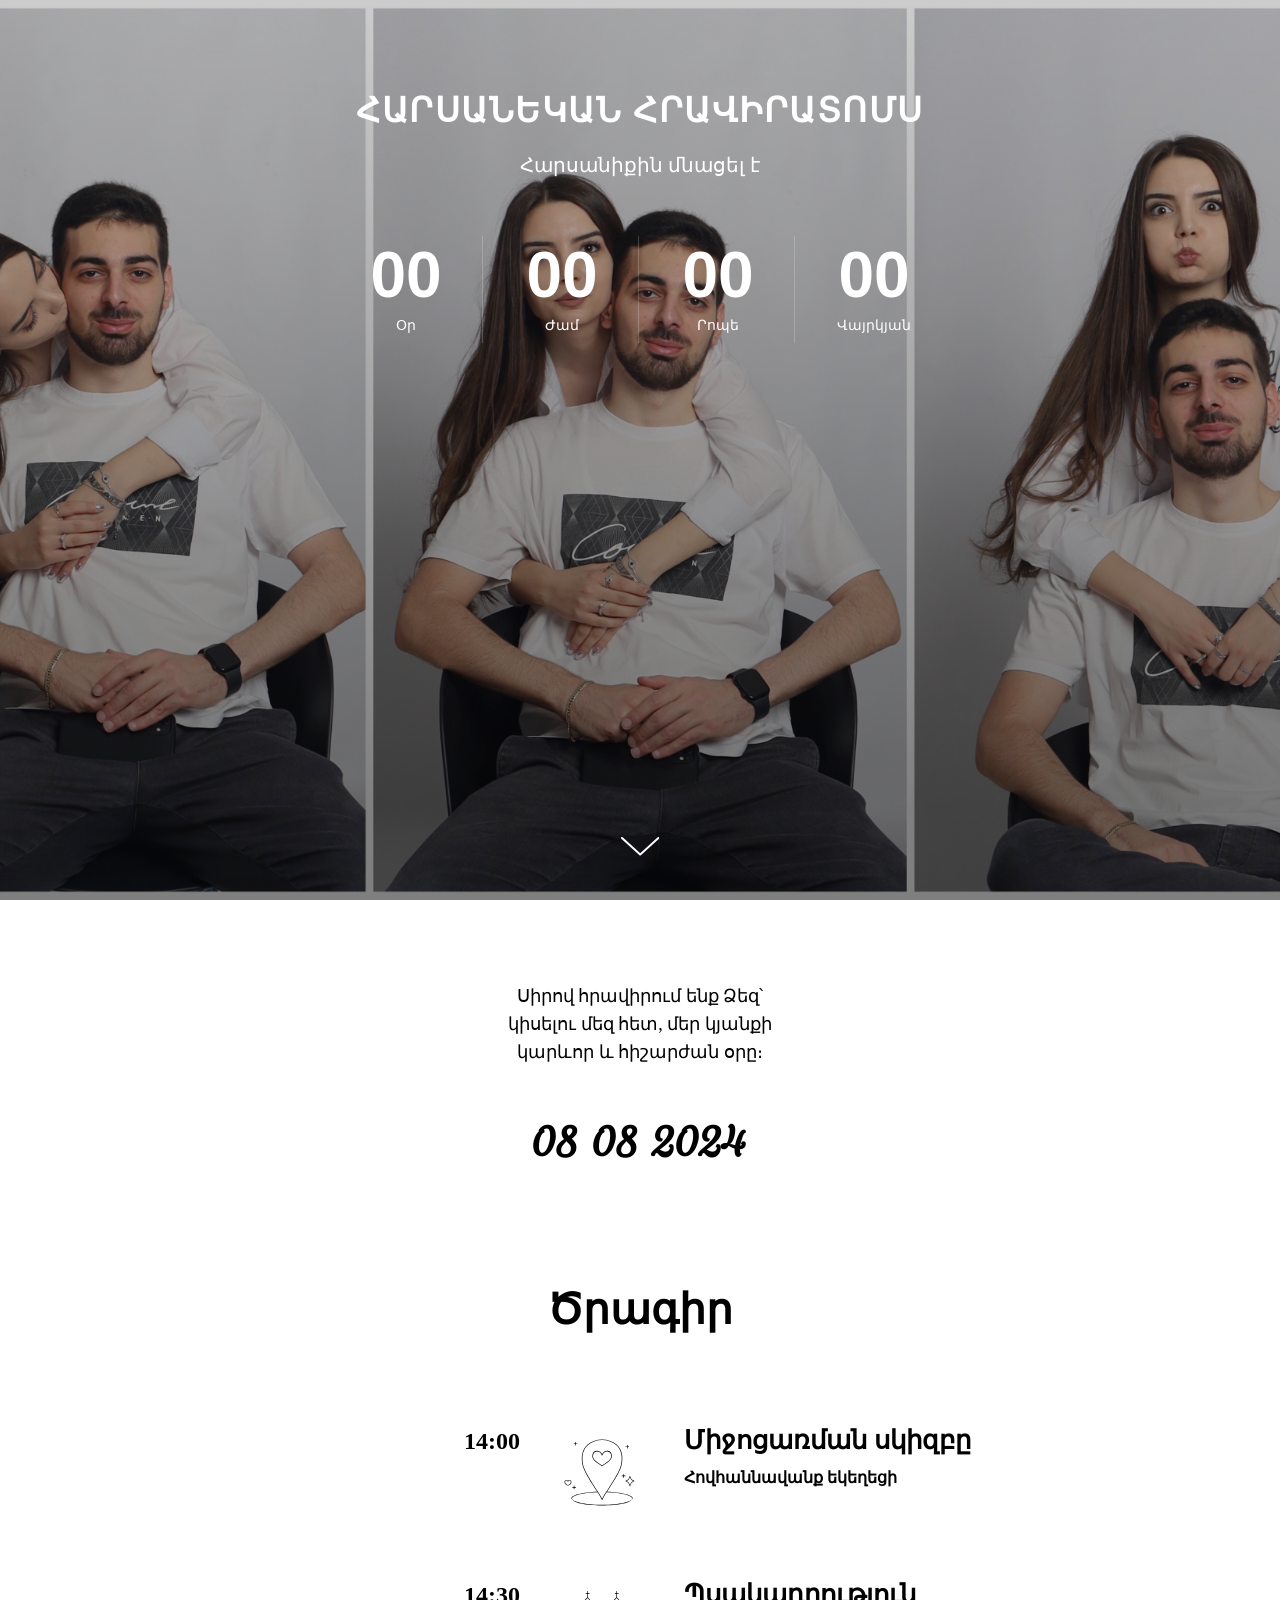
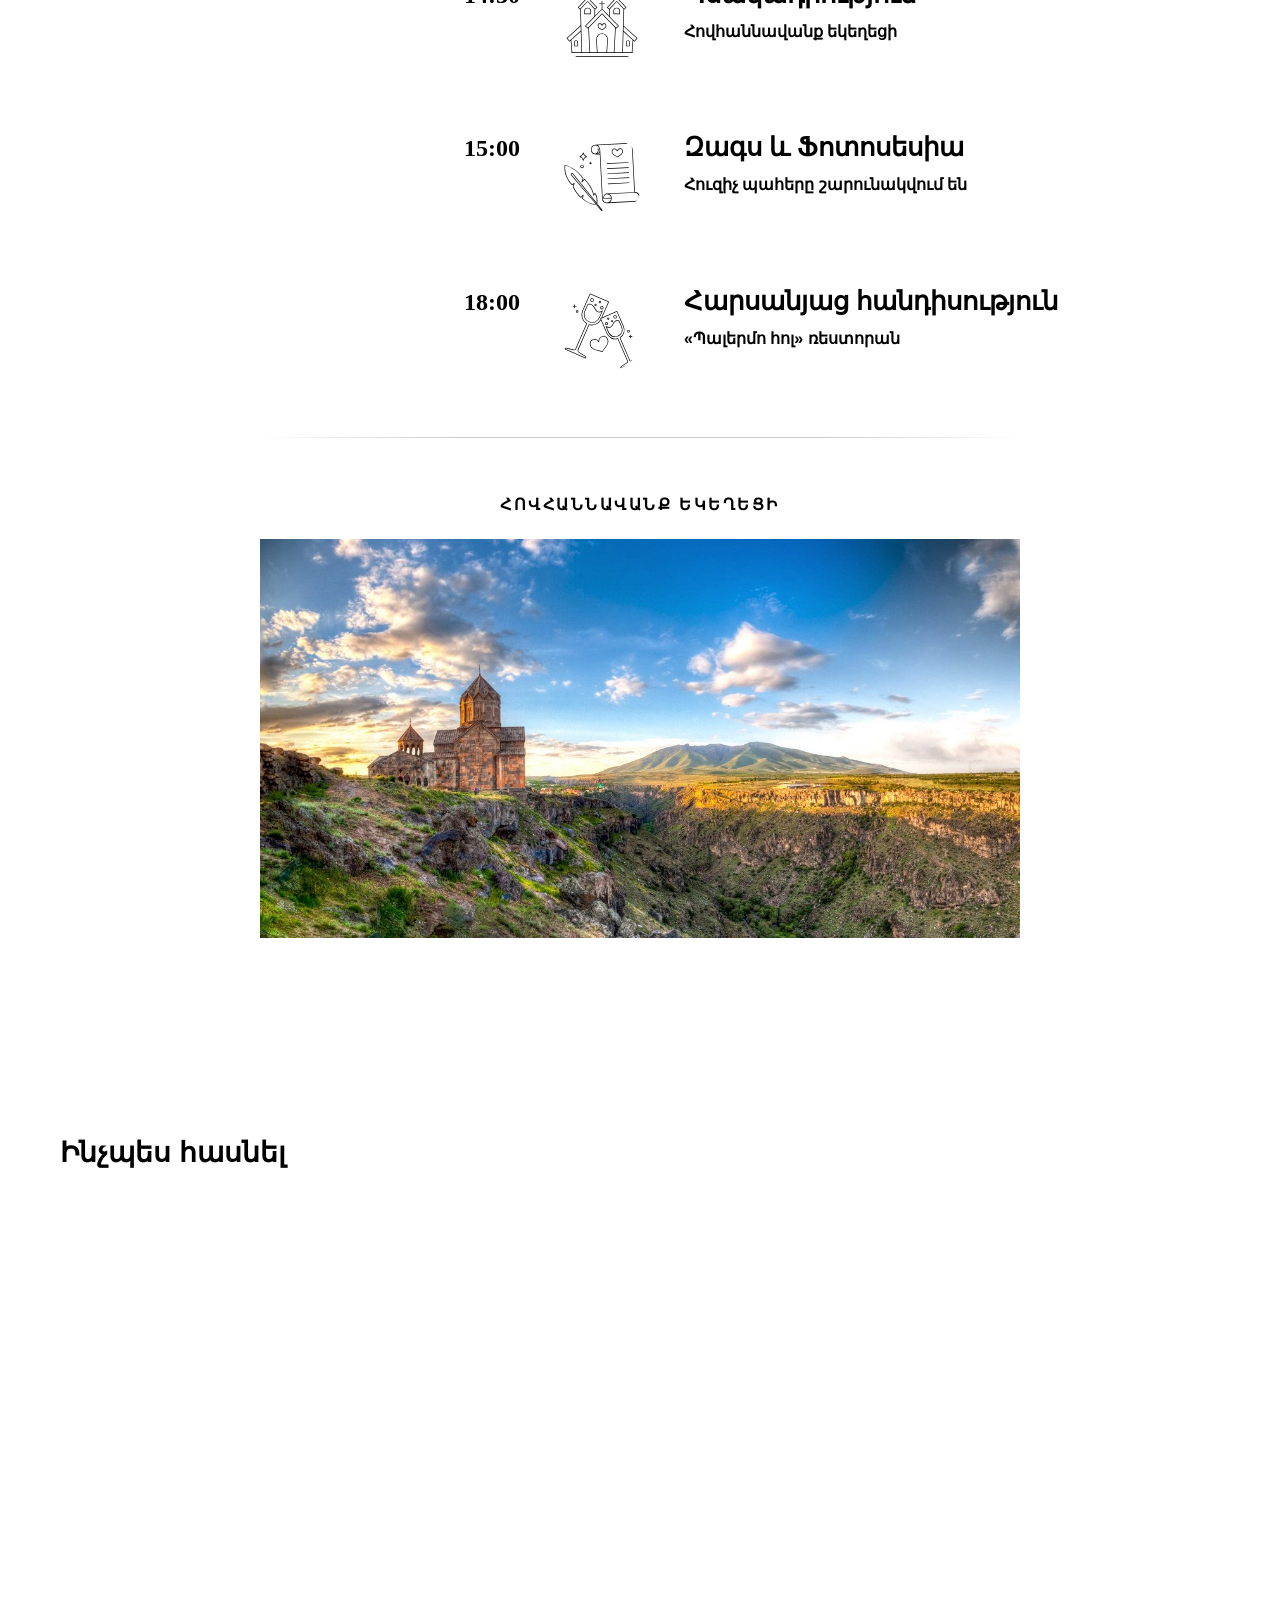
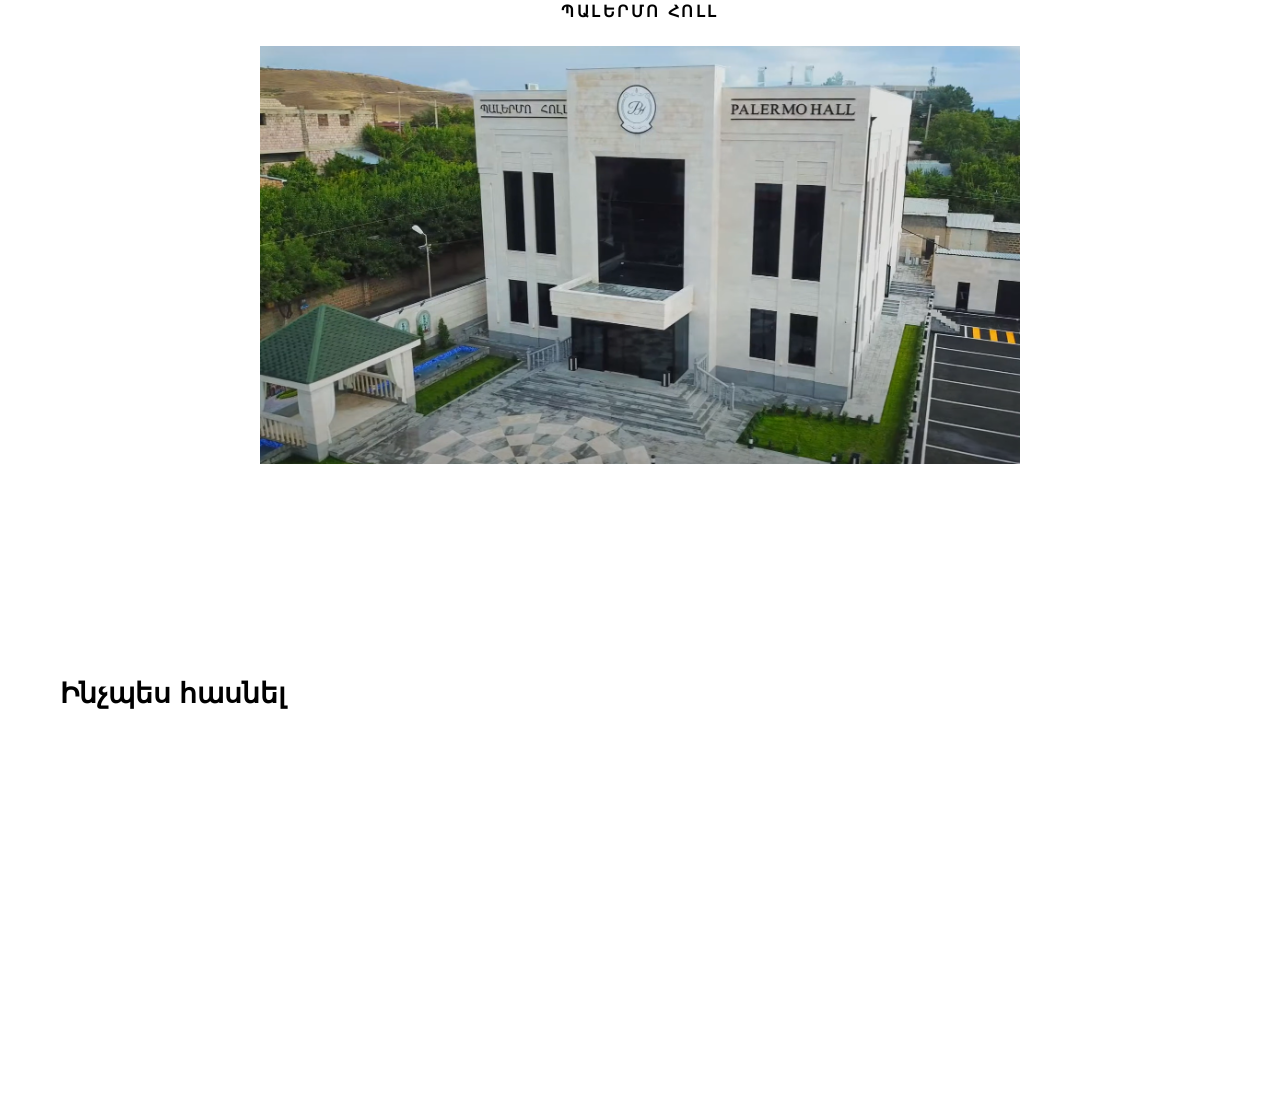
==== commit 84578655: "added new fonts" ====
--- a/index.html
+++ b/index.html
@@ -3391,7 +3391,7 @@
     <div id="rec581847407" class="r t-rec t-rec_pt_0 t-screenmax-980px" style="padding-top:0px; "
          data-animationappear="off" data-record-type="415" data-screen-max="980px"><!-- t415 --><!-- cover -->
         <div class="t-cover"
-             style="background-image: url(&quot;images/mobile-main-image-2.JPEG&quot;); background-position: center;">
+             style="background-image: url(&quot;images/mobile-main-image-2.JPEG&quot;);">
             <div class="t-cover__filter"
                  style="height: 100%; background-image: -webkit-linear-gradient(top, rgba(0, 0, 0, 0), rgba(0, 0, 0, 0.5));"></div>
             <div class="t415">
@@ -3644,10 +3644,11 @@
             <div class="t-container">
                 <div class="t-row">
                     <div class="t-col t-col_6 t-prefix_3">
-                        <div class="t022__text t-text t-text_sm" field="text"><p style="text-align: center;">Սիրով
-                            հրավիրում ենք Ձեզ կիսելու մեզ հետ մեր կյանքի</p>
-                            <p style="text-align: center;">կարևոր և հիշարժան օրը</p><br>
-                            <p style="text-align: center;">Սպասում ենք Ձեզ մեր հարսանիքին</p></div>
+                        <div class="t022__text t-text t-text_sm" field="text"><p style="text-align: center;">
+                            Սիրով հրավիրում ենք Ձեզ՝ </p>
+                            <p>կիսելու մեզ հետ, մեր կյանքի </p>
+                            <p style="text-align: center;">կարևոր և հիշարժան օրը։</p><br>
+                            <p style="text-align: center; font-weight: bold; font-size: 60px; font-family: RougeScript;">08 08 2024</p></div>
                     </div>
                 </div>
             </div>
--- a/sargis-qrist-wedding_files/tilda-cover-1.0.min.css
+++ b/sargis-qrist-wedding_files/tilda-cover-1.0.min.css
@@ -1,3 +1,9 @@
+@font-face {
+    font-family: 'RougeScript';
+    src: url('./RougeScript-Regular.ttf') format('truetype');
+    /* Add more src lines if you have different font file formats */
+}
+
 @-webkit-keyframes t-arrow-bottom {
     0%, to {
         -moz-transform: translateY(0);
@@ -121,7 +127,12 @@
 
 @media screen and (max-width: 640px) {
     .t-cover {
-        background-attachment: fixed
+        background-attachment: scroll;
+    }
+
+    .t-cover .t-container, .t-cover .t-container_10, .t-cover .t-container_100, .t-cover .t-container_8 {
+        top: unset;
+        bottom: 10px;
     }
 
     .t-cover__carrier {
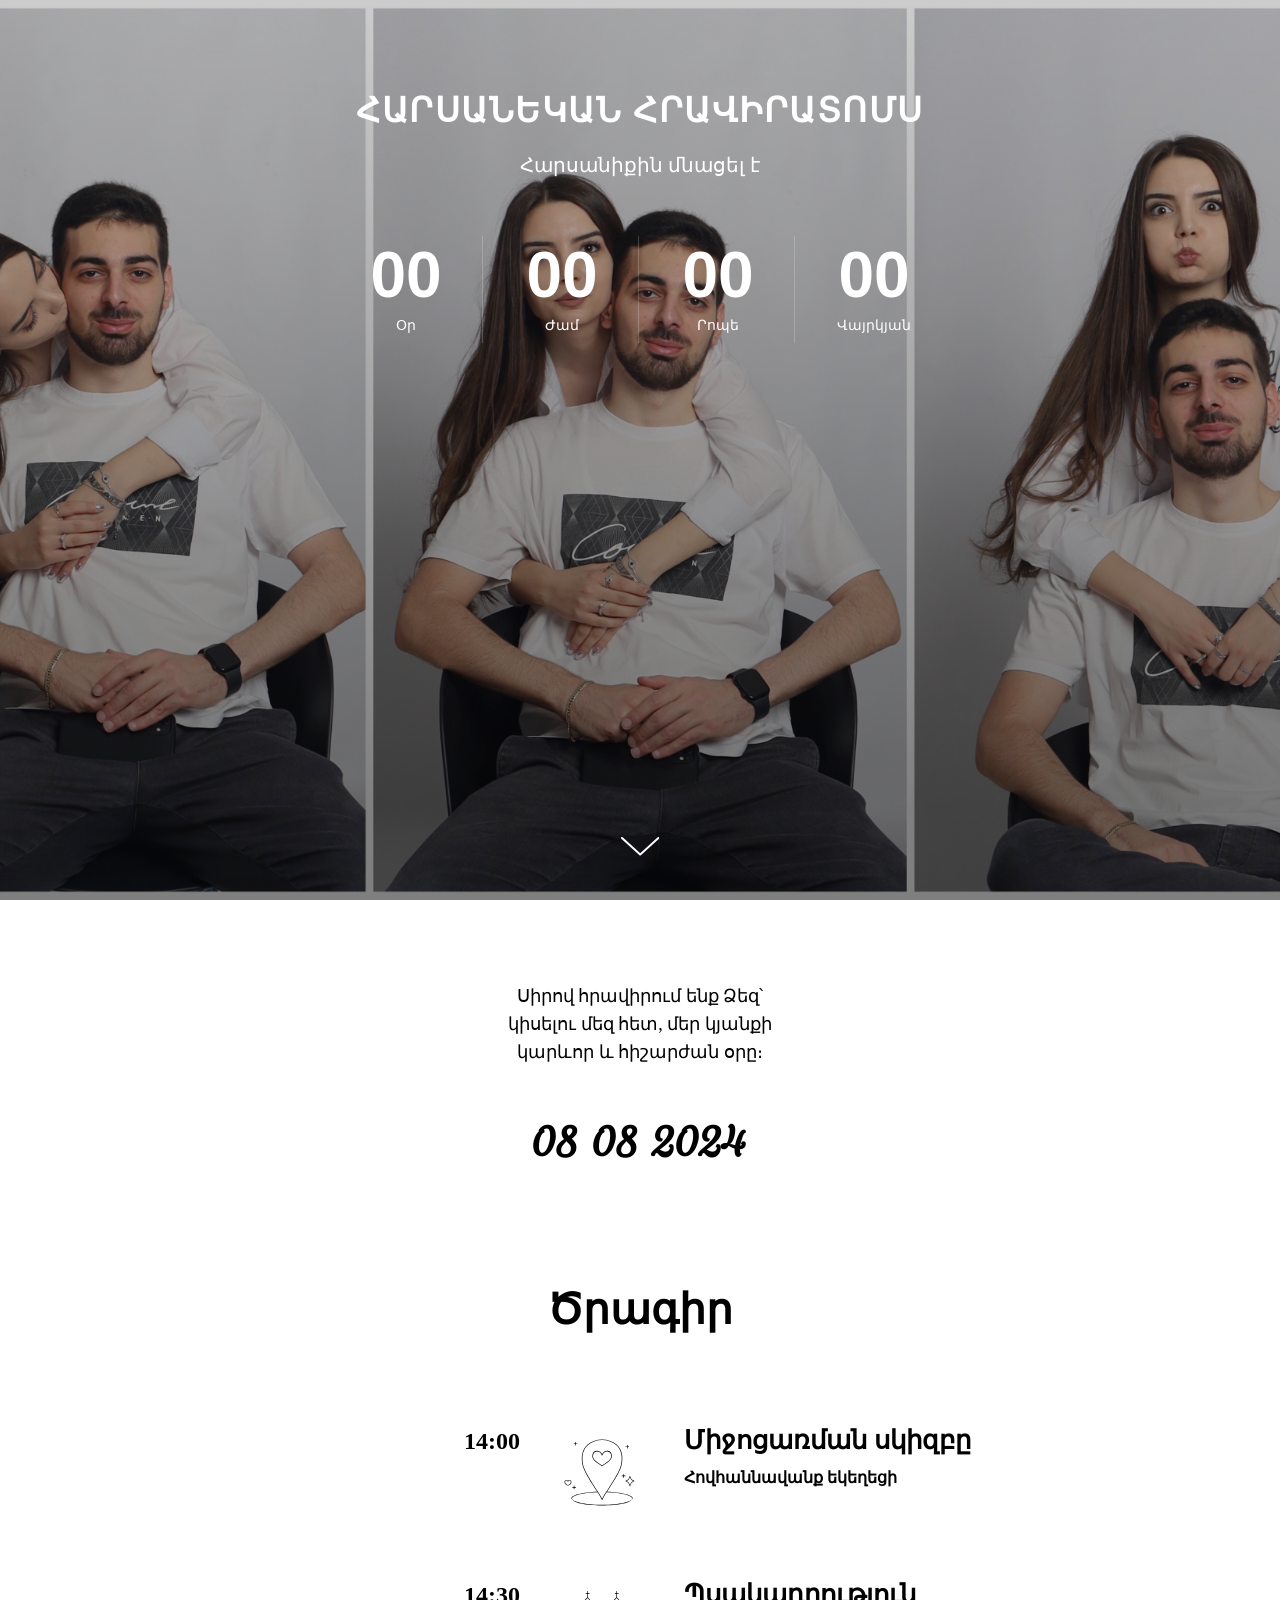
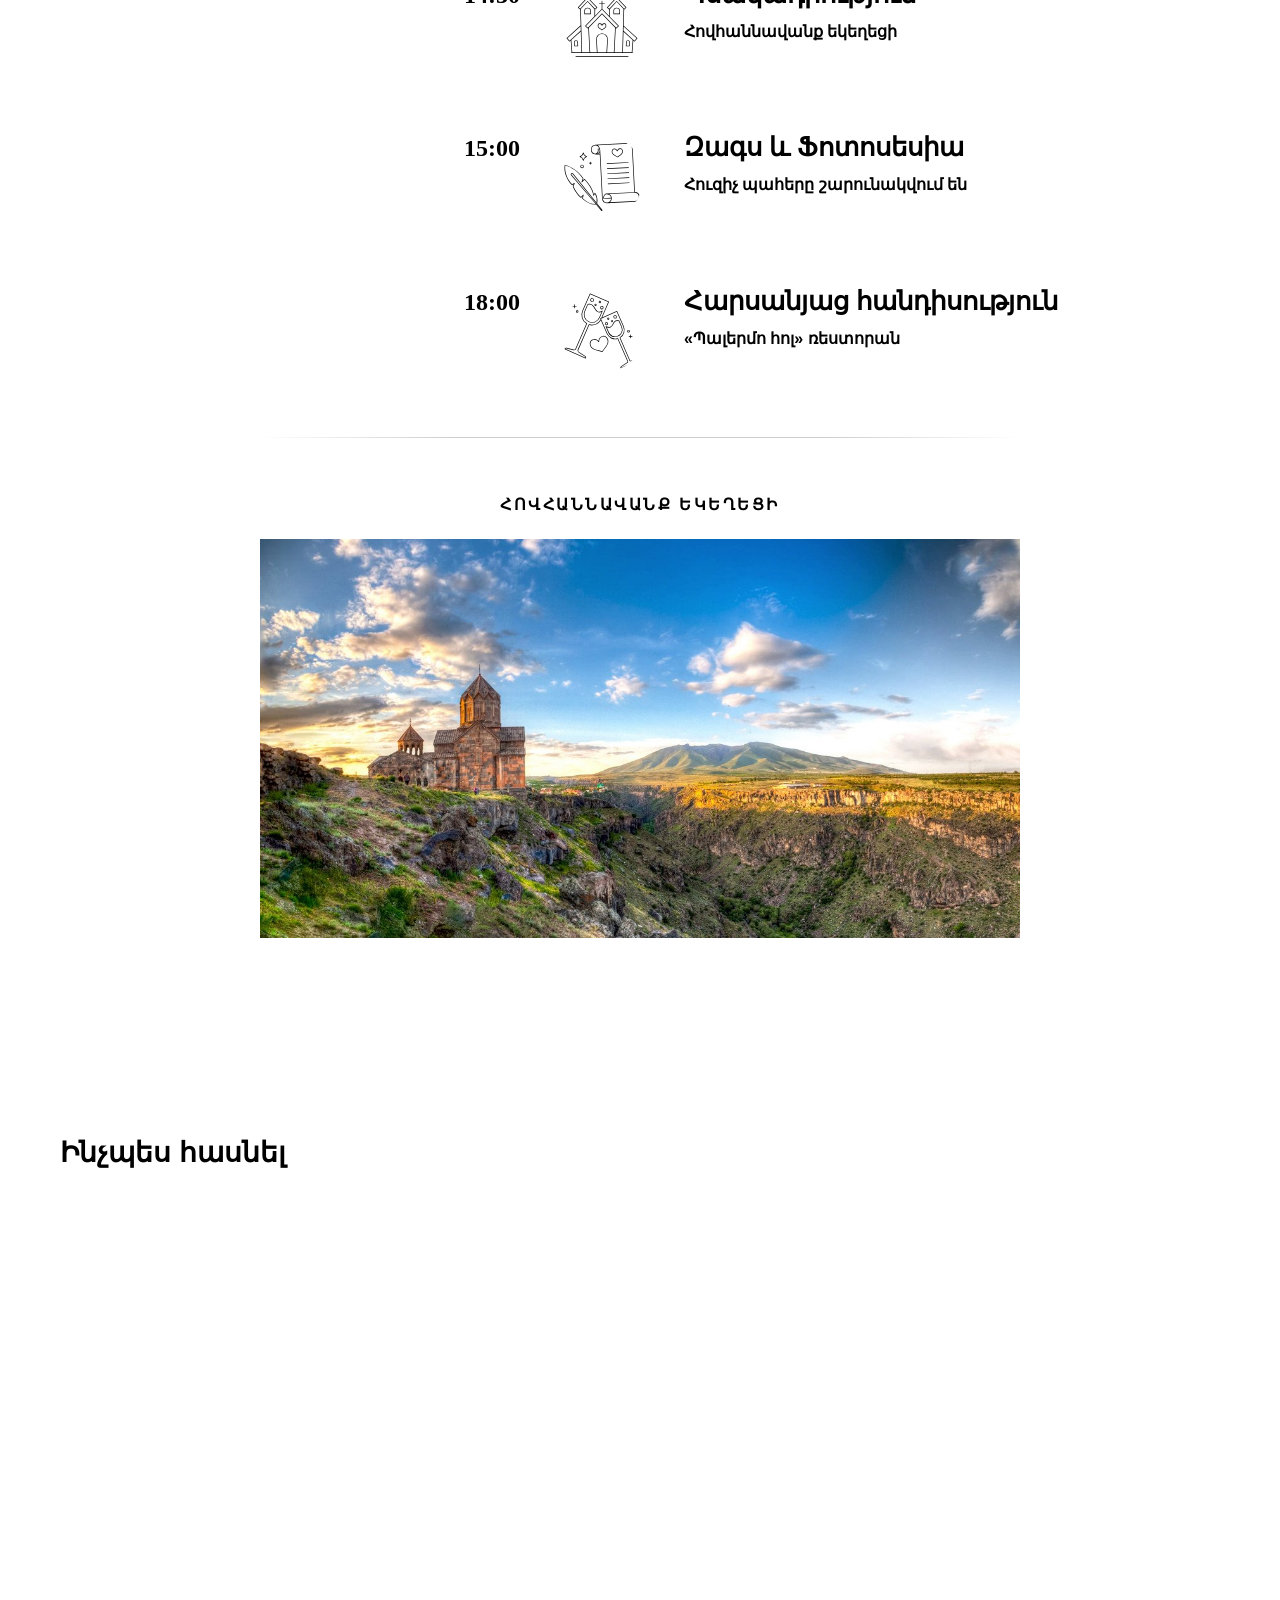
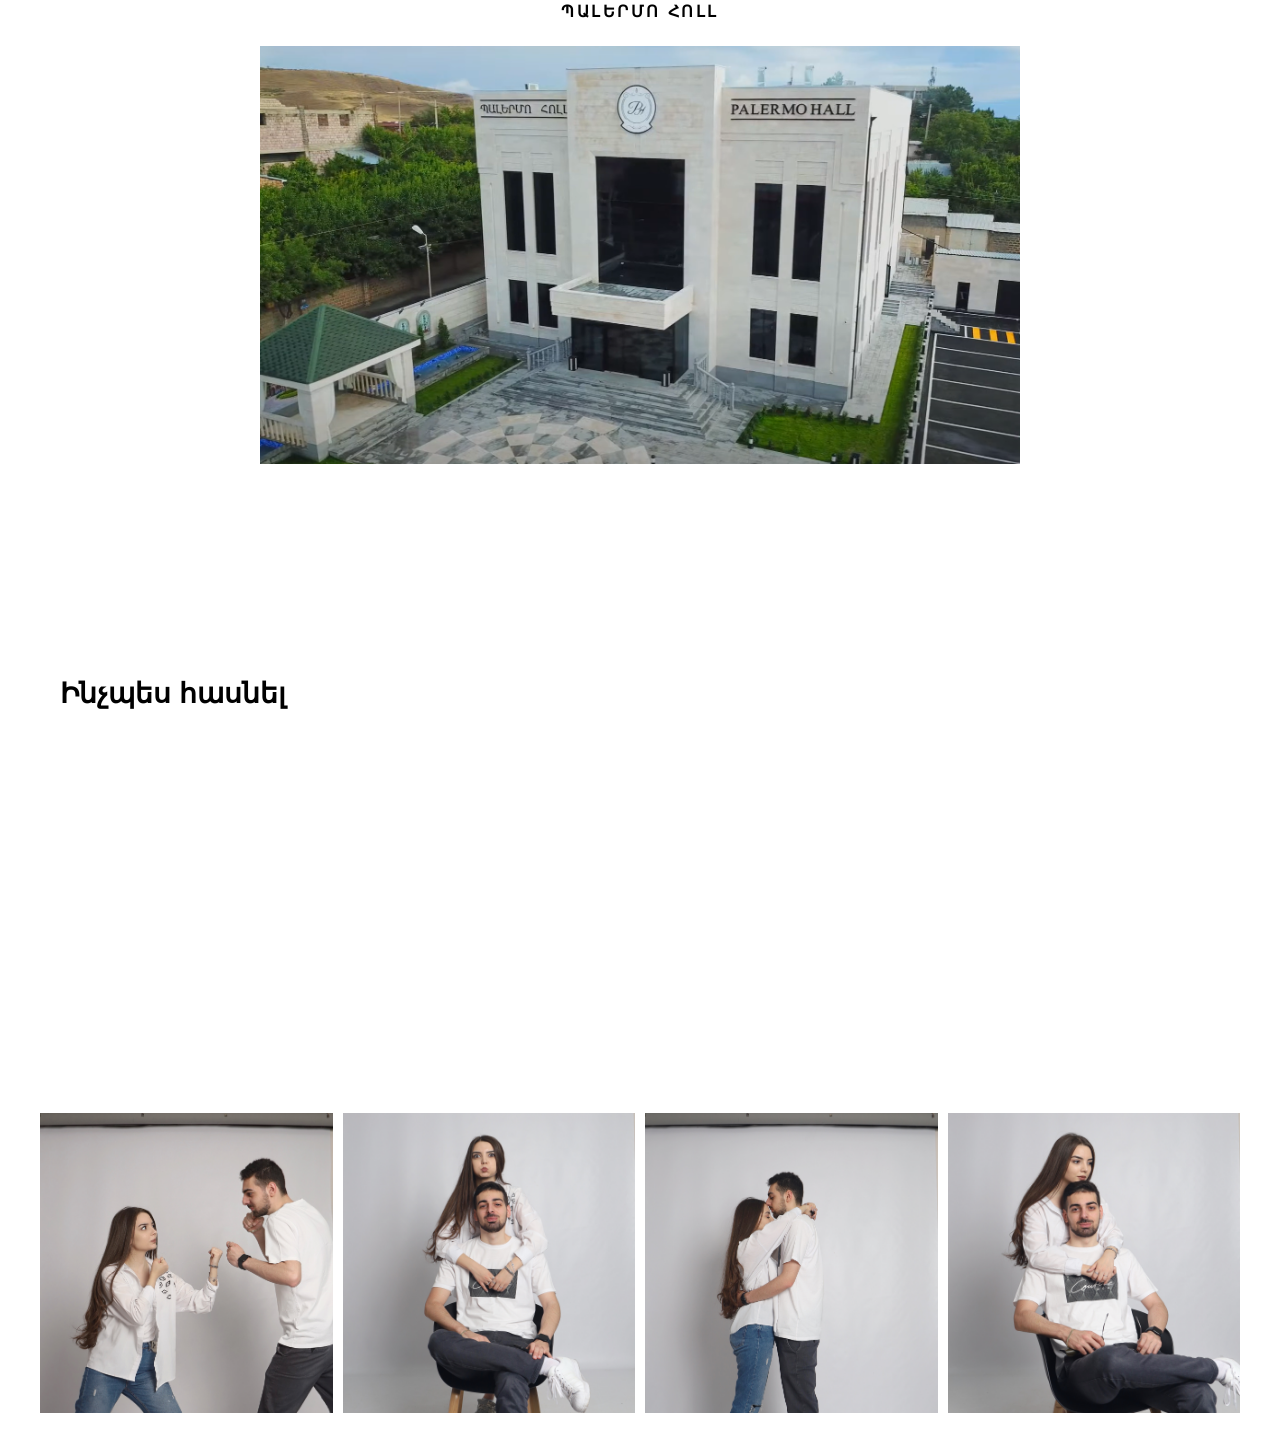
==== commit f7fb63e7: "added gallery" ====
--- a/index.html
+++ b/index.html
@@ -3886,7 +3886,7 @@
                     </div>
                 </div>
                 <div class="t-col t-col_7 ">
-                    <iframe src="https://www.google.com/maps/embed?pb=!1m18!1m12!1m3!1d24325.956166811506!2d44.36412311203975!3d40.34801307281222!2m3!1f0!2f0!3f0!3m2!1i1024!2i768!4f13.1!3m3!1m2!1s0x406a84ba3a32fd2d%3A0xdb9694c1bf8f0a6b!2sOhanavan!5e0!3m2!1sen!2sam!4v1718044790440!5m2!1sen!2sam" width="600" height="450" style="border:0;" allowfullscreen="" loading="lazy" referrerpolicy="no-referrer-when-downgrade"></iframe>
+                    <iframe src="https://www.google.com/maps/embed?pb=!1m18!1m12!1m3!1d24325.956166811506!2d44.36412311203975!3d40.34801307281222!2m3!1f0!2f0!3f0!3m2!1i1024!2i768!4f13.1!3m3!1m2!1s0x406a84ba3a32fd2d%3A0xdb9694c1bf8f0a6b!2sOhanavan!5e0!3m2!1sen!2sam!4v1718044790440!5m2!1sen!2sam" width="100%" height="450" style="border:0;" allowfullscreen="" loading="lazy" referrerpolicy="no-referrer-when-downgrade"></iframe>
                 </div>
             </div>
         </div>
@@ -3923,7 +3923,7 @@
                     </div>
                 </div>
                 <div class="t-col t-col_7 ">
-                    <iframe src="https://www.google.com/maps/embed?pb=!1m18!1m12!1m3!1d3048.0043845035952!2d44.59960607585571!3d40.186715871477396!2m3!1f0!2f0!3f0!3m2!1i1024!2i768!4f13.1!3m3!1m2!1s0x406aa528fc458983%3A0xdf209a02dd1b83dc!2sPalermo%20Hall!5e0!3m2!1sen!2sam!4v1718044837242!5m2!1sen!2sam" width="600" height="450" style="border:0;" allowfullscreen="" loading="lazy" referrerpolicy="no-referrer-when-downgrade"></iframe>
+                    <iframe src="https://www.google.com/maps/embed?pb=!1m18!1m12!1m3!1d3048.0043845035952!2d44.59960607585571!3d40.186715871477396!2m3!1f0!2f0!3f0!3m2!1i1024!2i768!4f13.1!3m3!1m2!1s0x406aa528fc458983%3A0xdf209a02dd1b83dc!2sPalermo%20Hall!5e0!3m2!1sen!2sam!4v1718044837242!5m2!1sen!2sam" width="100%" height="450" style="border:0;" allowfullscreen="" loading="lazy" referrerpolicy="no-referrer-when-downgrade"></iframe>
                 </div>
             </div>
         </div>
@@ -3932,6 +3932,21 @@
         }</style>
     </div>
 
+    <div style="display: grid; gap: 10px;" class="gallery">
+        <div style="background-image: url('./images/IMG_8714.JPEG')">
+
+        </div>
+        <div style="background-image: url('./images/IMG_8728.JPEG')" class="position-center">
+
+        </div>
+        <div style="background-image: url('./images/IMG_8734.JPEG')">
+
+        </div>
+        <div style="background-image: url('./images/IMG_8733.JPEG')" class="position-center">
+
+        </div>
+    </div>
+
 </div><!--/allrecords--><!-- Stat --><!-- Yandex.Metrika counter 90934683 -->
 </body>
 </html>
--- a/sargis-qrist-wedding_files/tilda-cover-1.0.min.css
+++ b/sargis-qrist-wedding_files/tilda-cover-1.0.min.css
@@ -2,6 +2,25 @@
     font-family: 'RougeScript';
     src: url('./RougeScript-Regular.ttf') format('truetype');
     /* Add more src lines if you have different font file formats */
+}
+
+.gallery {
+    max-width: 1200px;
+    margin: 0 auto;
+    margin-bottom: 25px;
+    grid-template-columns: repeat(4, minmax(0, 1fr));
+}
+
+.gallery div {
+    width: 100%;
+    height: 300px;
+    background-size: cover;
+    background-position: top;
+    background-repeat: no-repeat;
+}
+
+.position-center {
+    background-position: center !important;
 }
 
 @-webkit-keyframes t-arrow-bottom {
@@ -125,7 +144,18 @@
     width: 1px
 }
 
+@media screen and (max-width: 840px) {
+    .gallery {
+        grid-template-columns: repeat(3, minmax(0, 1fr));
+    }
+}
+
 @media screen and (max-width: 640px) {
+    .gallery {
+        grid-template-columns: repeat(2, minmax(0, 1fr));
+    }
+
+
     .t-cover {
         background-attachment: scroll;
     }
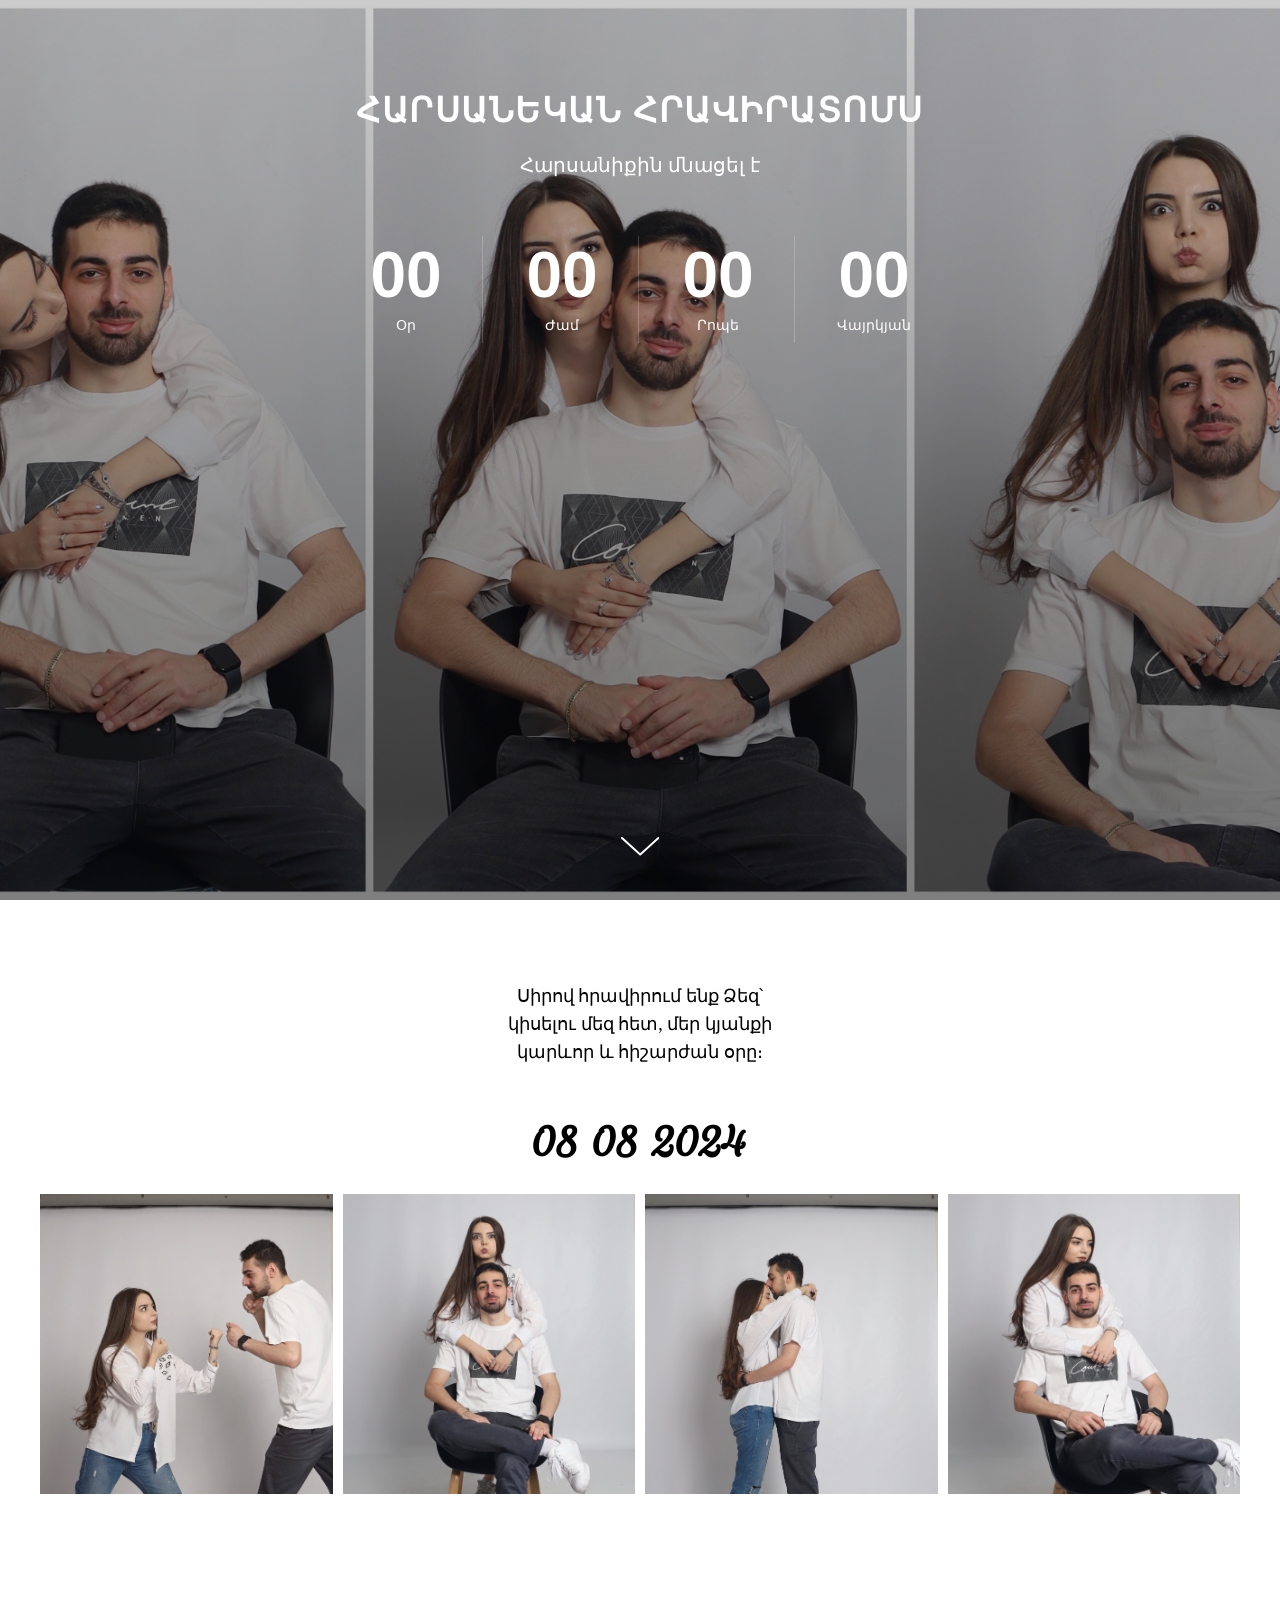
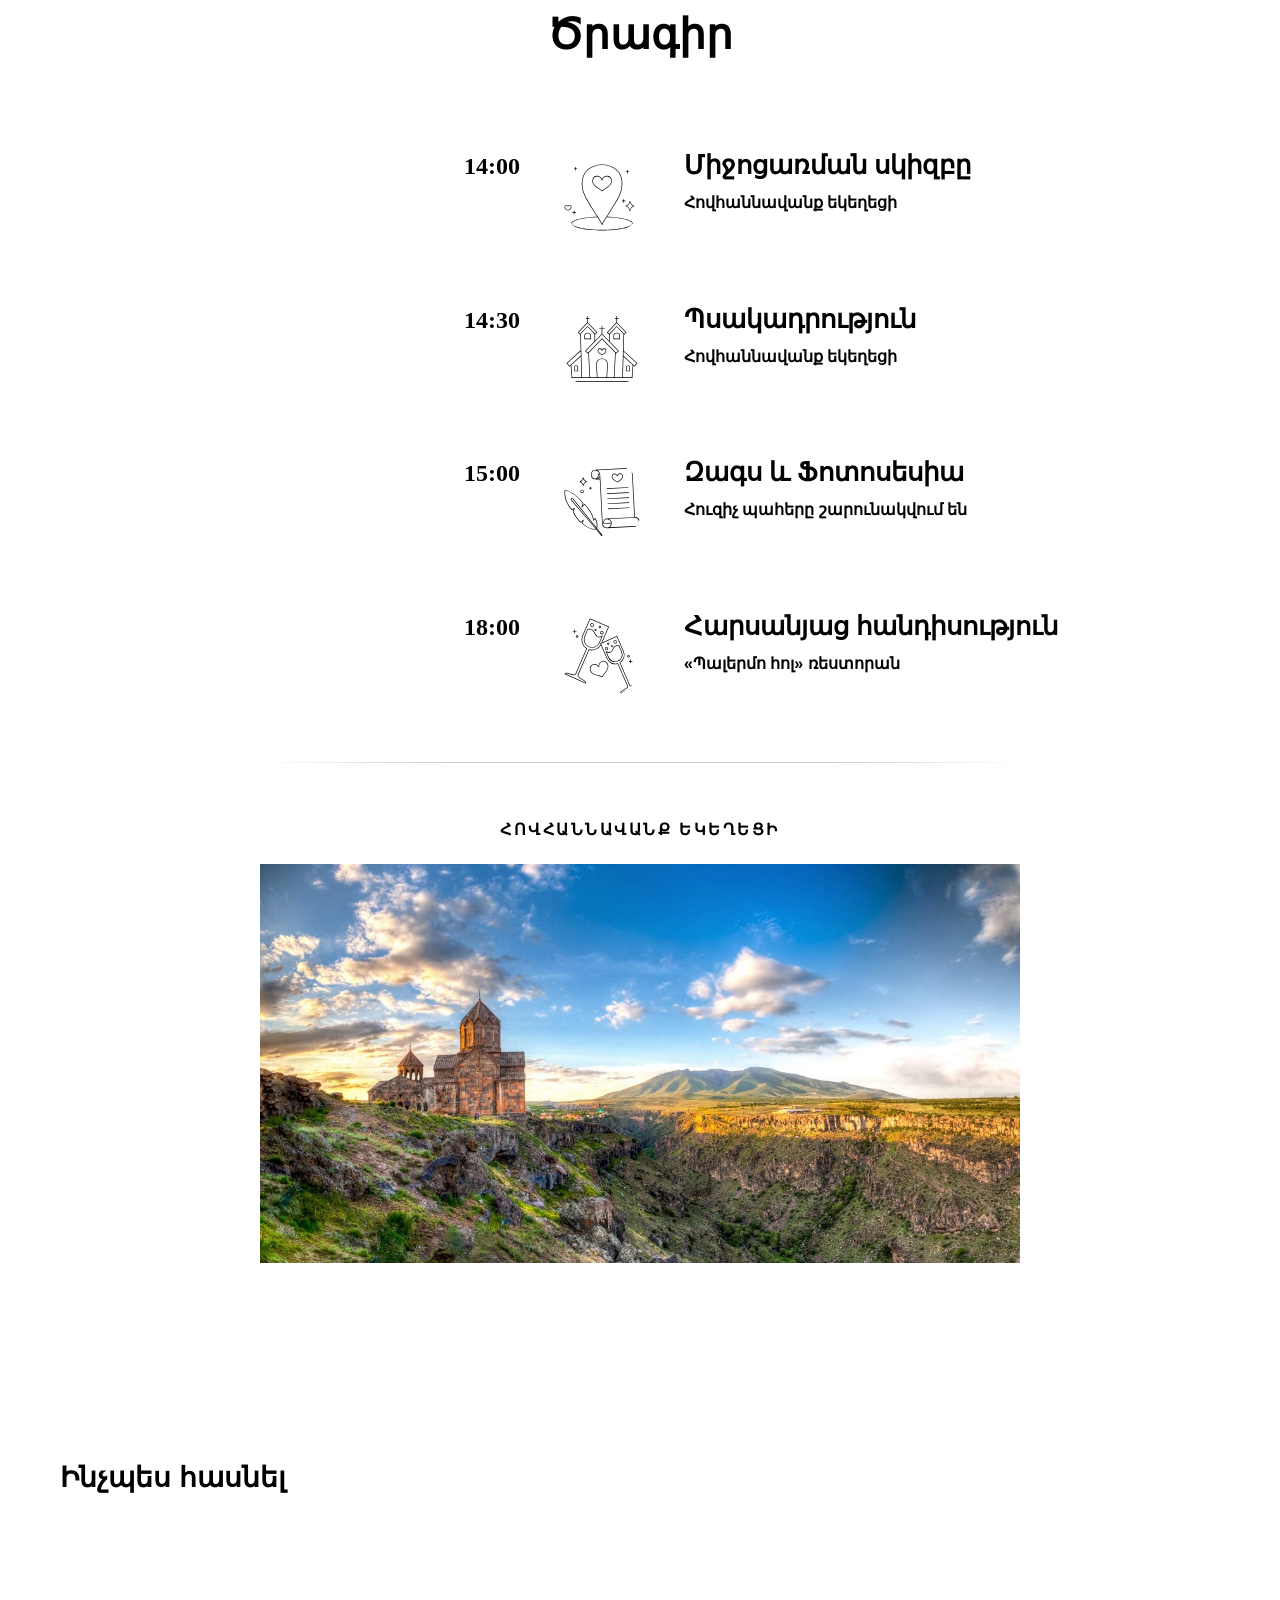
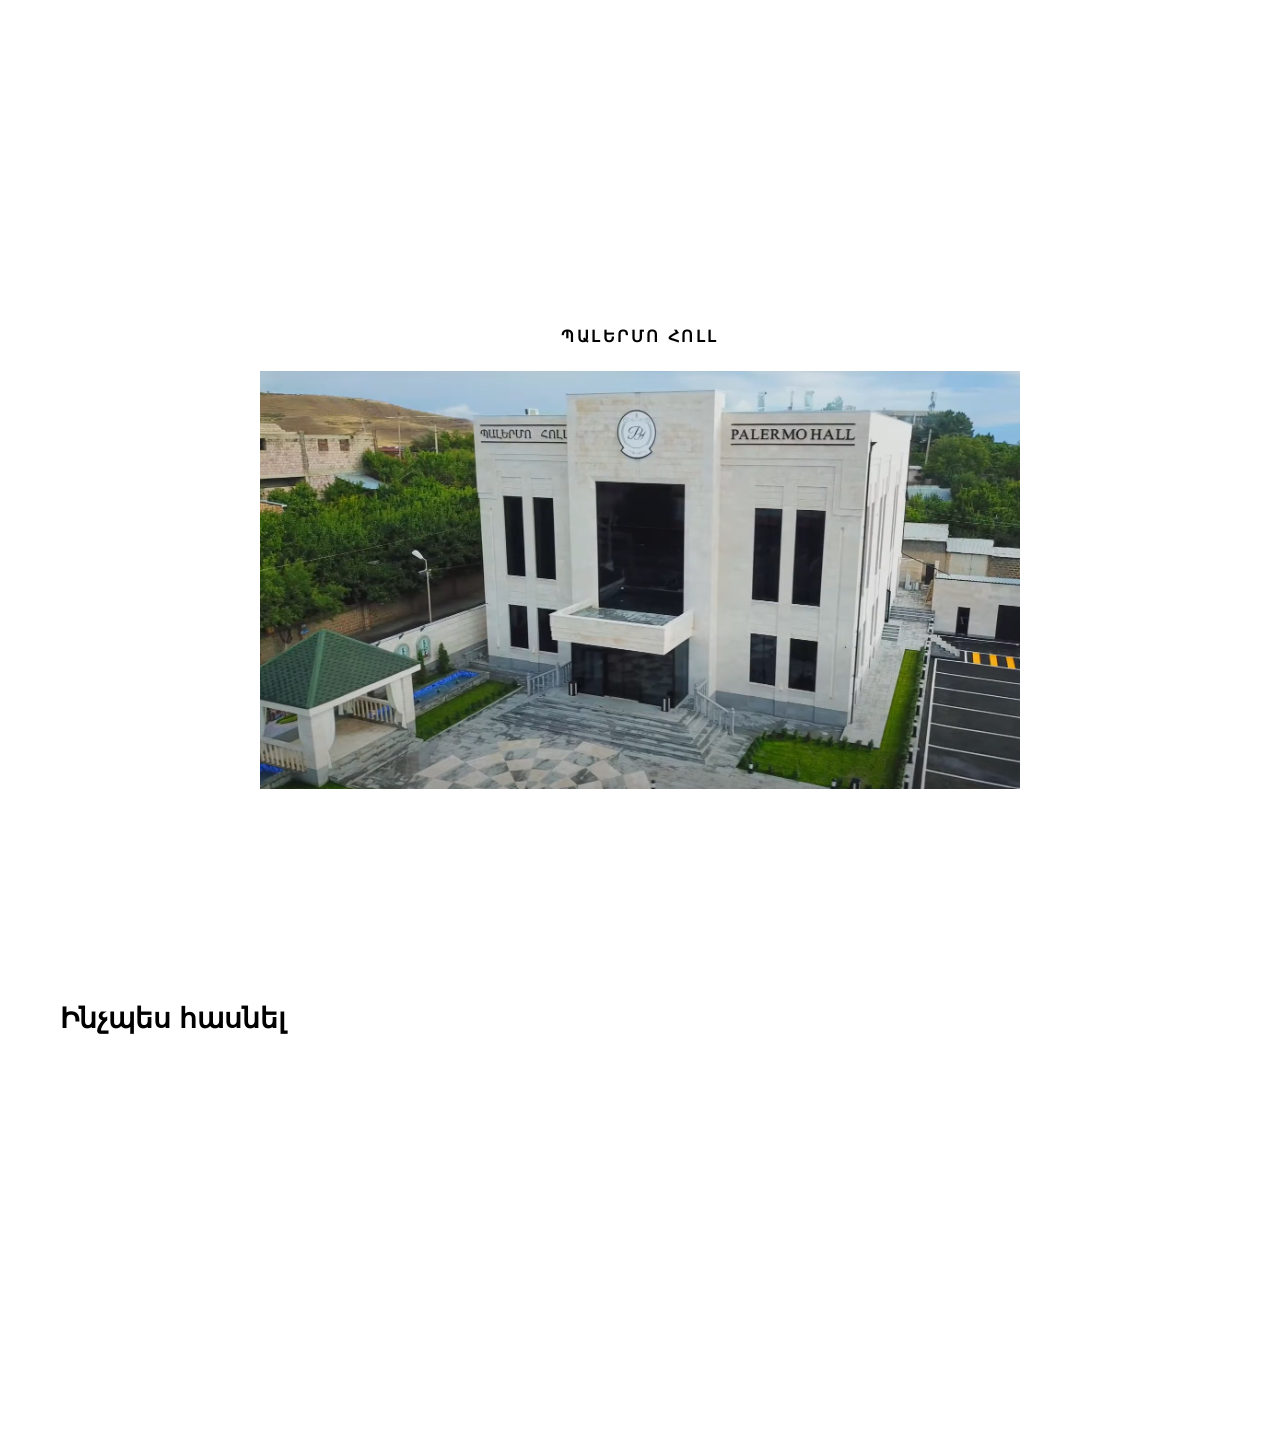
==== commit d6e652c6: "added gallery" ====
--- a/index.html
+++ b/index.html
@@ -3657,6 +3657,23 @@
             font-size: 18px;
             font-family: 'MontserratARM';
         }</style>
+
+
+        <div style="display: grid; gap: 10px;" class="gallery">
+            <div style="background-image: url('./images/IMG_8714.JPEG')">
+
+            </div>
+            <div style="background-image: url('./images/IMG_8728.JPEG')" class="position-center">
+
+            </div>
+            <div style="background-image: url('./images/IMG_8734.JPEG')">
+
+            </div>
+            <div style="background-image: url('./images/IMG_8733.JPEG')" class="position-center">
+
+            </div>
+        </div>
+
     </div>
     <div id="rec581847411" class="r t-rec t-rec_pt_15 t-rec_pb_0"
          style="padding-top:15px;padding-bottom:0px;background-color:#ffffff; " data-record-type="487"
@@ -3931,22 +3948,6 @@
             box-shadow: 0px 0px 20px rgba(0, 0, 0, 0.1);
         }</style>
     </div>
-
-    <div style="display: grid; gap: 10px;" class="gallery">
-        <div style="background-image: url('./images/IMG_8714.JPEG')">
-
-        </div>
-        <div style="background-image: url('./images/IMG_8728.JPEG')" class="position-center">
-
-        </div>
-        <div style="background-image: url('./images/IMG_8734.JPEG')">
-
-        </div>
-        <div style="background-image: url('./images/IMG_8733.JPEG')" class="position-center">
-
-        </div>
-    </div>
-
 </div><!--/allrecords--><!-- Stat --><!-- Yandex.Metrika counter 90934683 -->
 </body>
 </html>
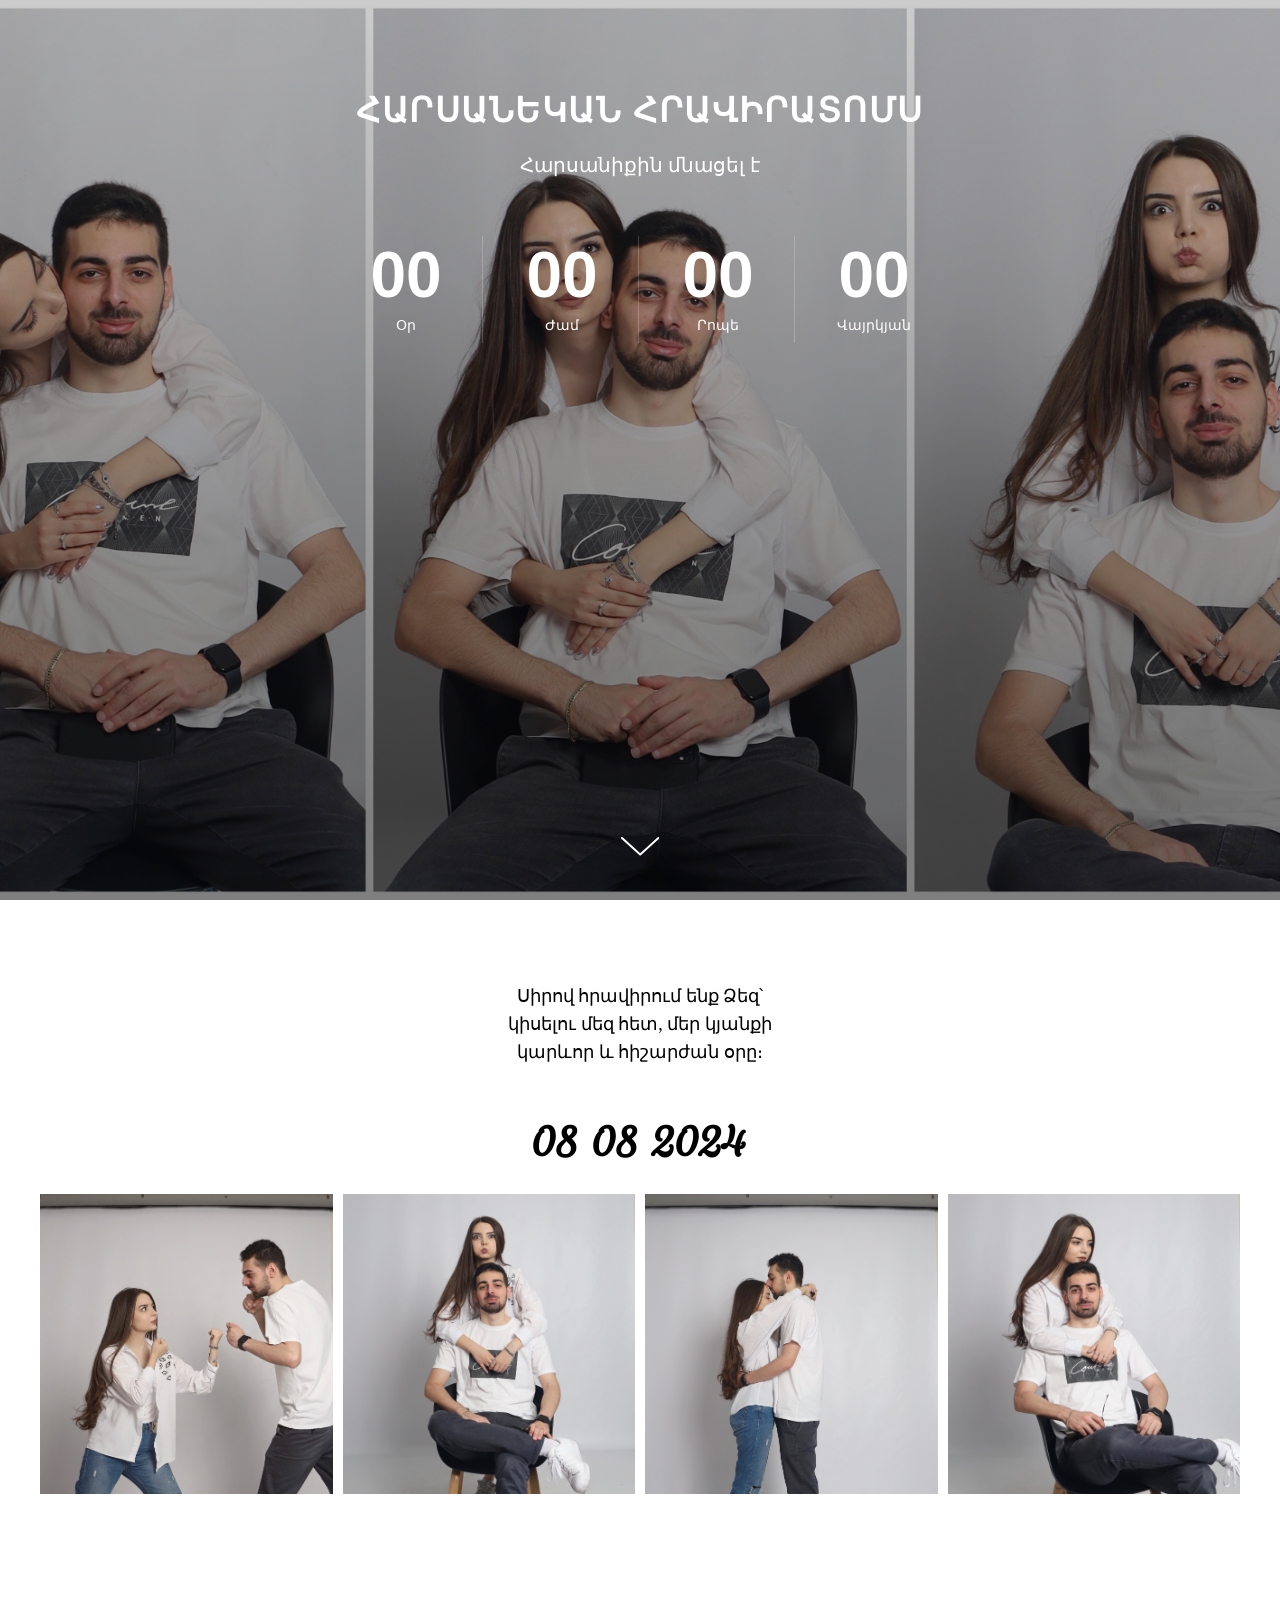
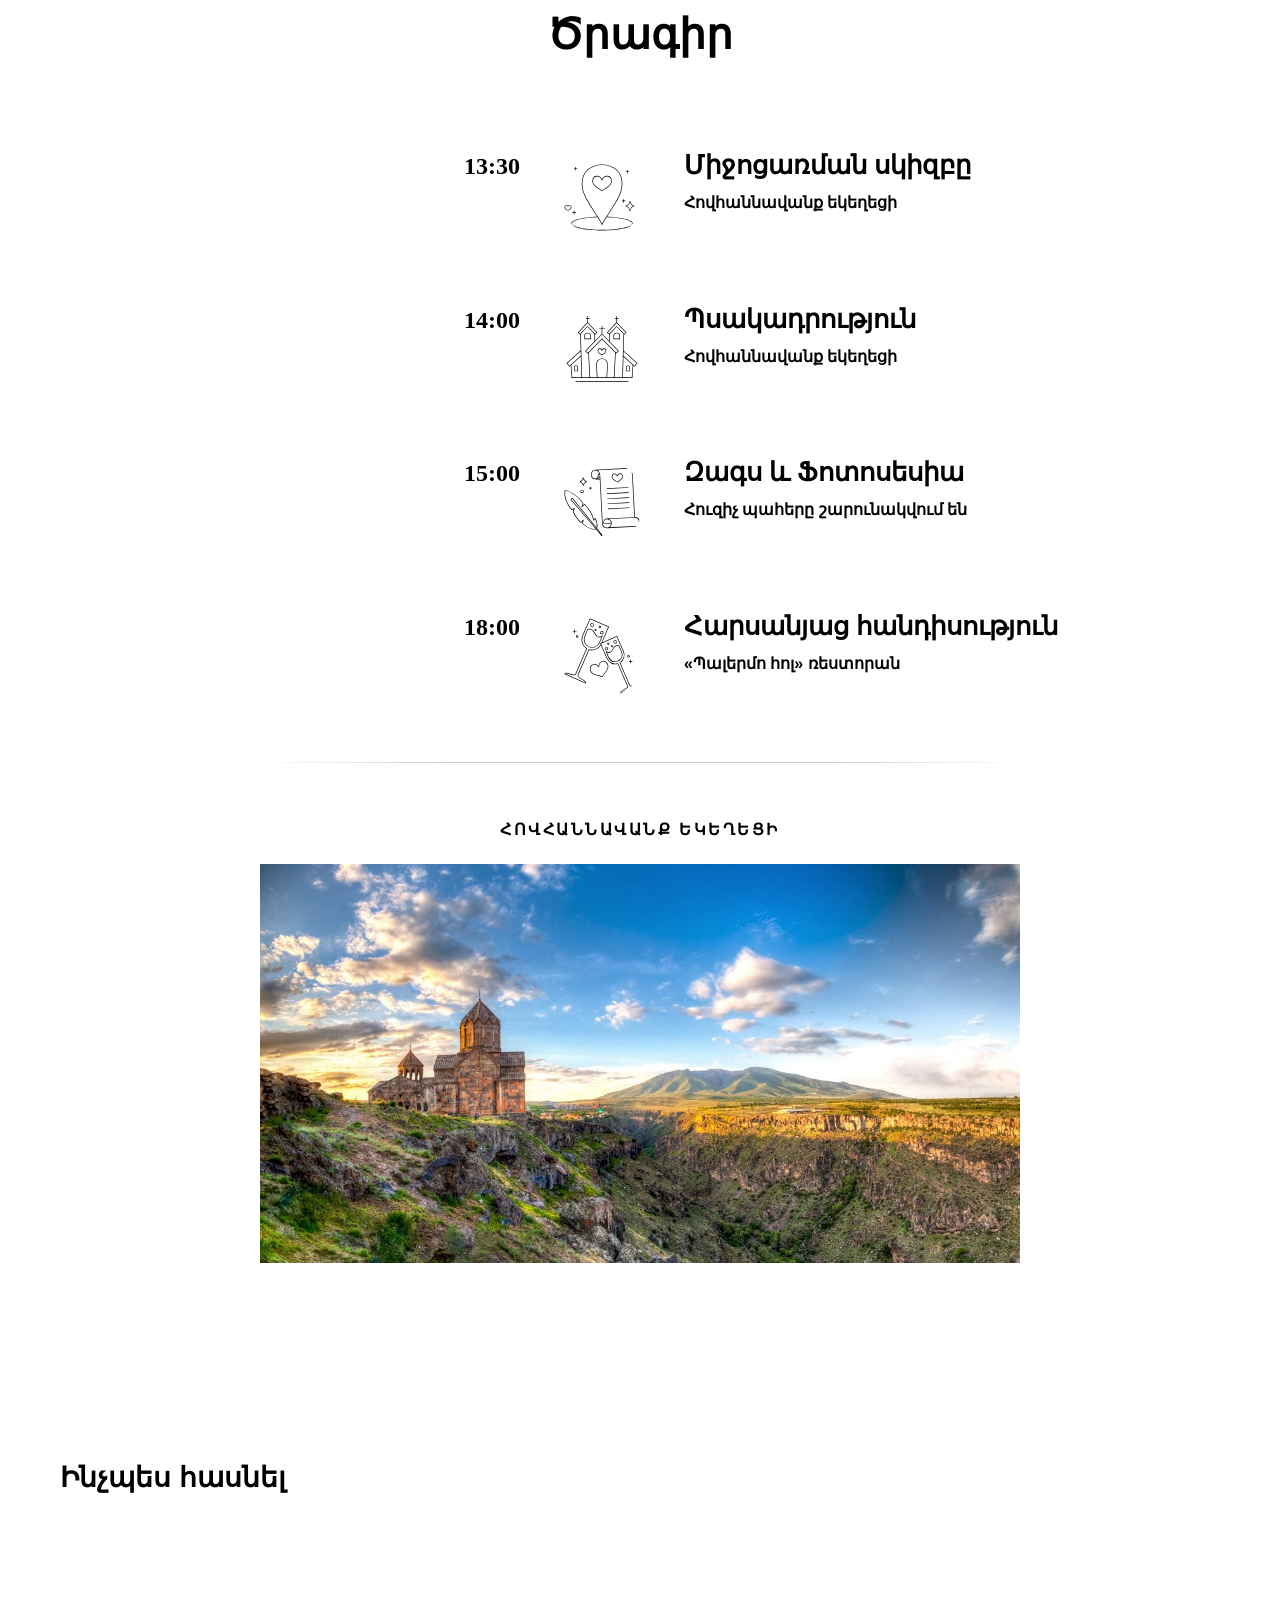
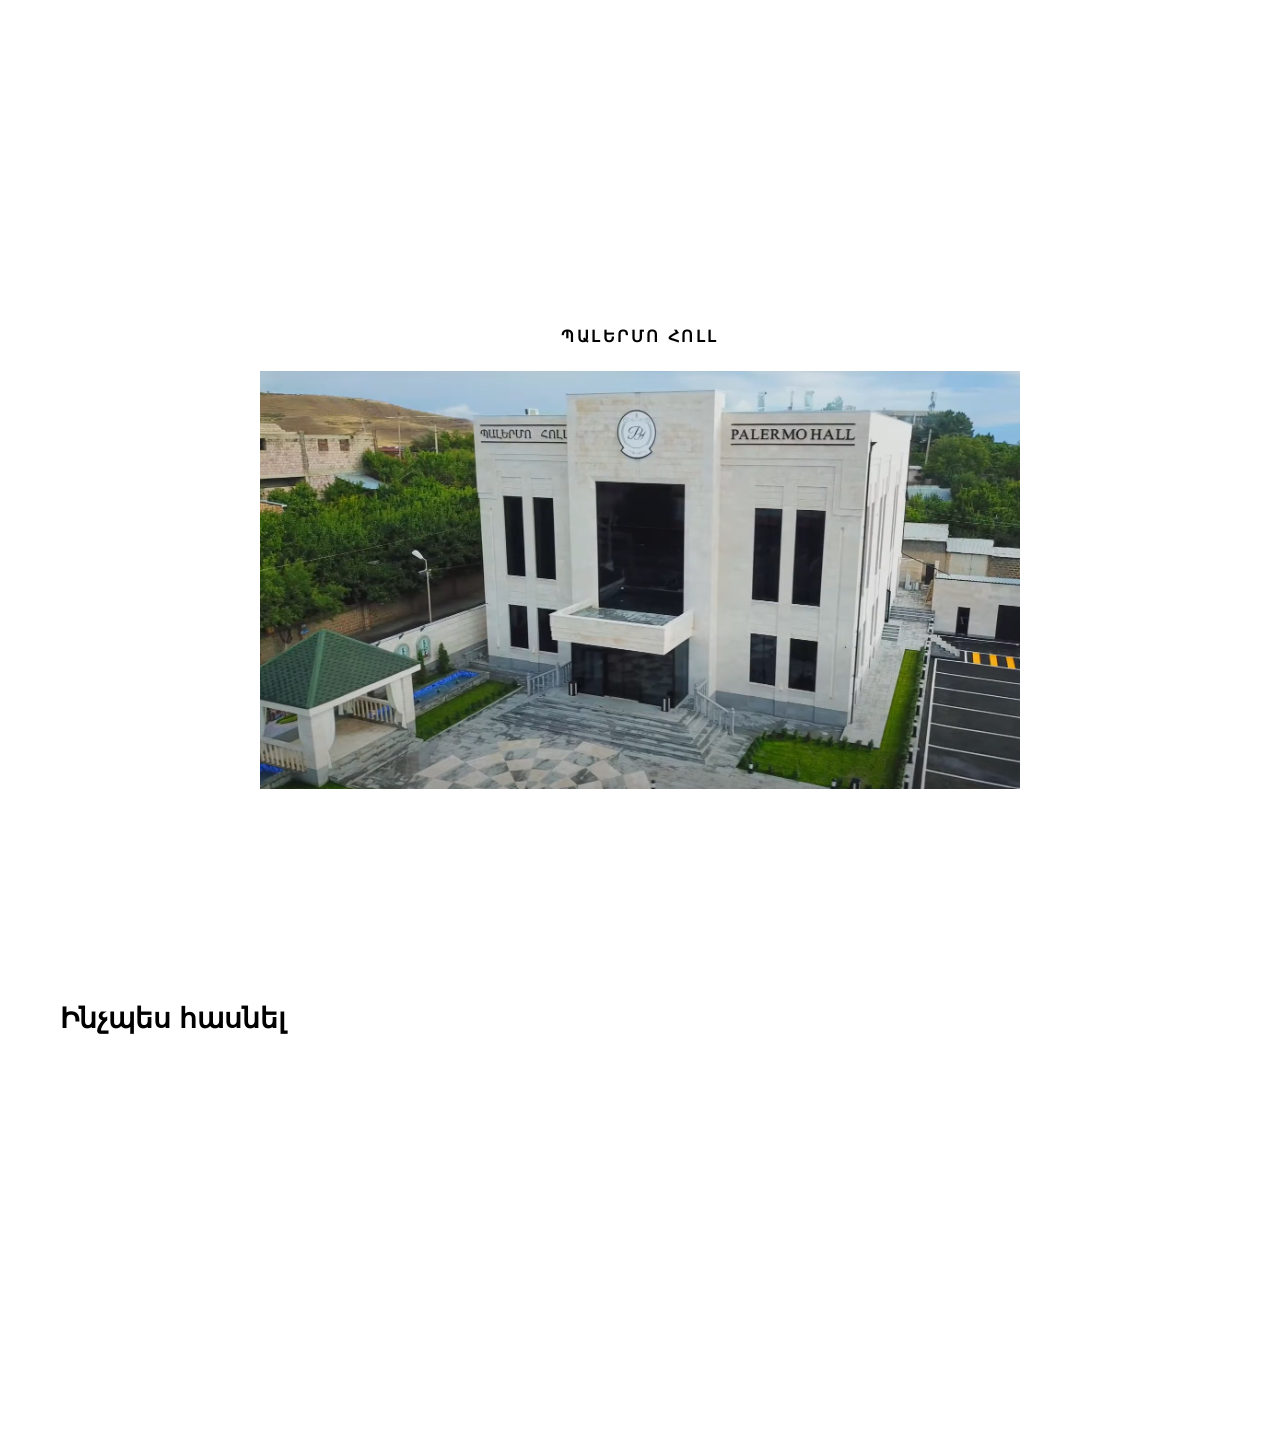
==== commit 54700d6a: "changed time of zags and church" ====
--- a/index.html
+++ b/index.html
@@ -3715,7 +3715,7 @@
             <div class="t-container">
                 <div class="t516__row t-row t516__item1">
                     <div class="t516__leftcol t-col t-col_2 t-prefix_3 t-align_right">
-                        <div class="t516__time t-name t-name_xl" field="li_time__1477074826223">14:00</div>
+                        <div class="t516__time t-name t-name_xl" field="li_time__1477074826223">13:30</div>
                     </div>
                     <div class="t516__rightcol t516__rightcol_1 t-col t-col_7">
                         <div class="t516__righttablewrapper">
@@ -3730,7 +3730,7 @@
                             </div>
                             <div class="t516__sectiontextwrapper t516__textwr-bottompadding">
                                 <div class="t516__time t516__time_mobile t-name t-name_xl t516__bottommargin"
-                                     field="li_time__1477074826223">14:00
+                                     field="li_time__1477074826223">13:30
                                 </div>
                                 <div class="t516__title t-heading t-heading_xs t516__bottommargin_sm"
                                      field="li_title__1477074826223">Միջոցառման սկիզբը
@@ -3744,7 +3744,7 @@
                 </div>
 				<div class="t516__row t-row t516__item3">
 					<div class="t516__leftcol t-col t-col_2 t-prefix_3 t-align_right">
-						<div class="t516__time t-name t-name_xl" field="li_time__1477074830470">14:30</div>
+						<div class="t516__time t-name t-name_xl" field="li_time__1477074830470">14:00</div>
 					</div>
 					<div class="t516__rightcol t516__rightcol_3 t-col t-col_7">
 						<div class="t516__righttablewrapper">
@@ -3761,7 +3761,7 @@
 							</div>
 							<div class="t516__sectiontextwrapper t516__textwr-bottompadding">
 								<div class="t516__time t516__time_mobile t-name t-name_xl t516__bottommargin"
-									 field="li_time__1413:0077074830470">14:30
+									 field="li_time__1413:0077074830470">14:00
 								</div>
 								<div class="t516__title t-heading t-heading_xs t516__bottommargin_sm"
 									 field="li_title__1477074830470">Պսակադրություն
